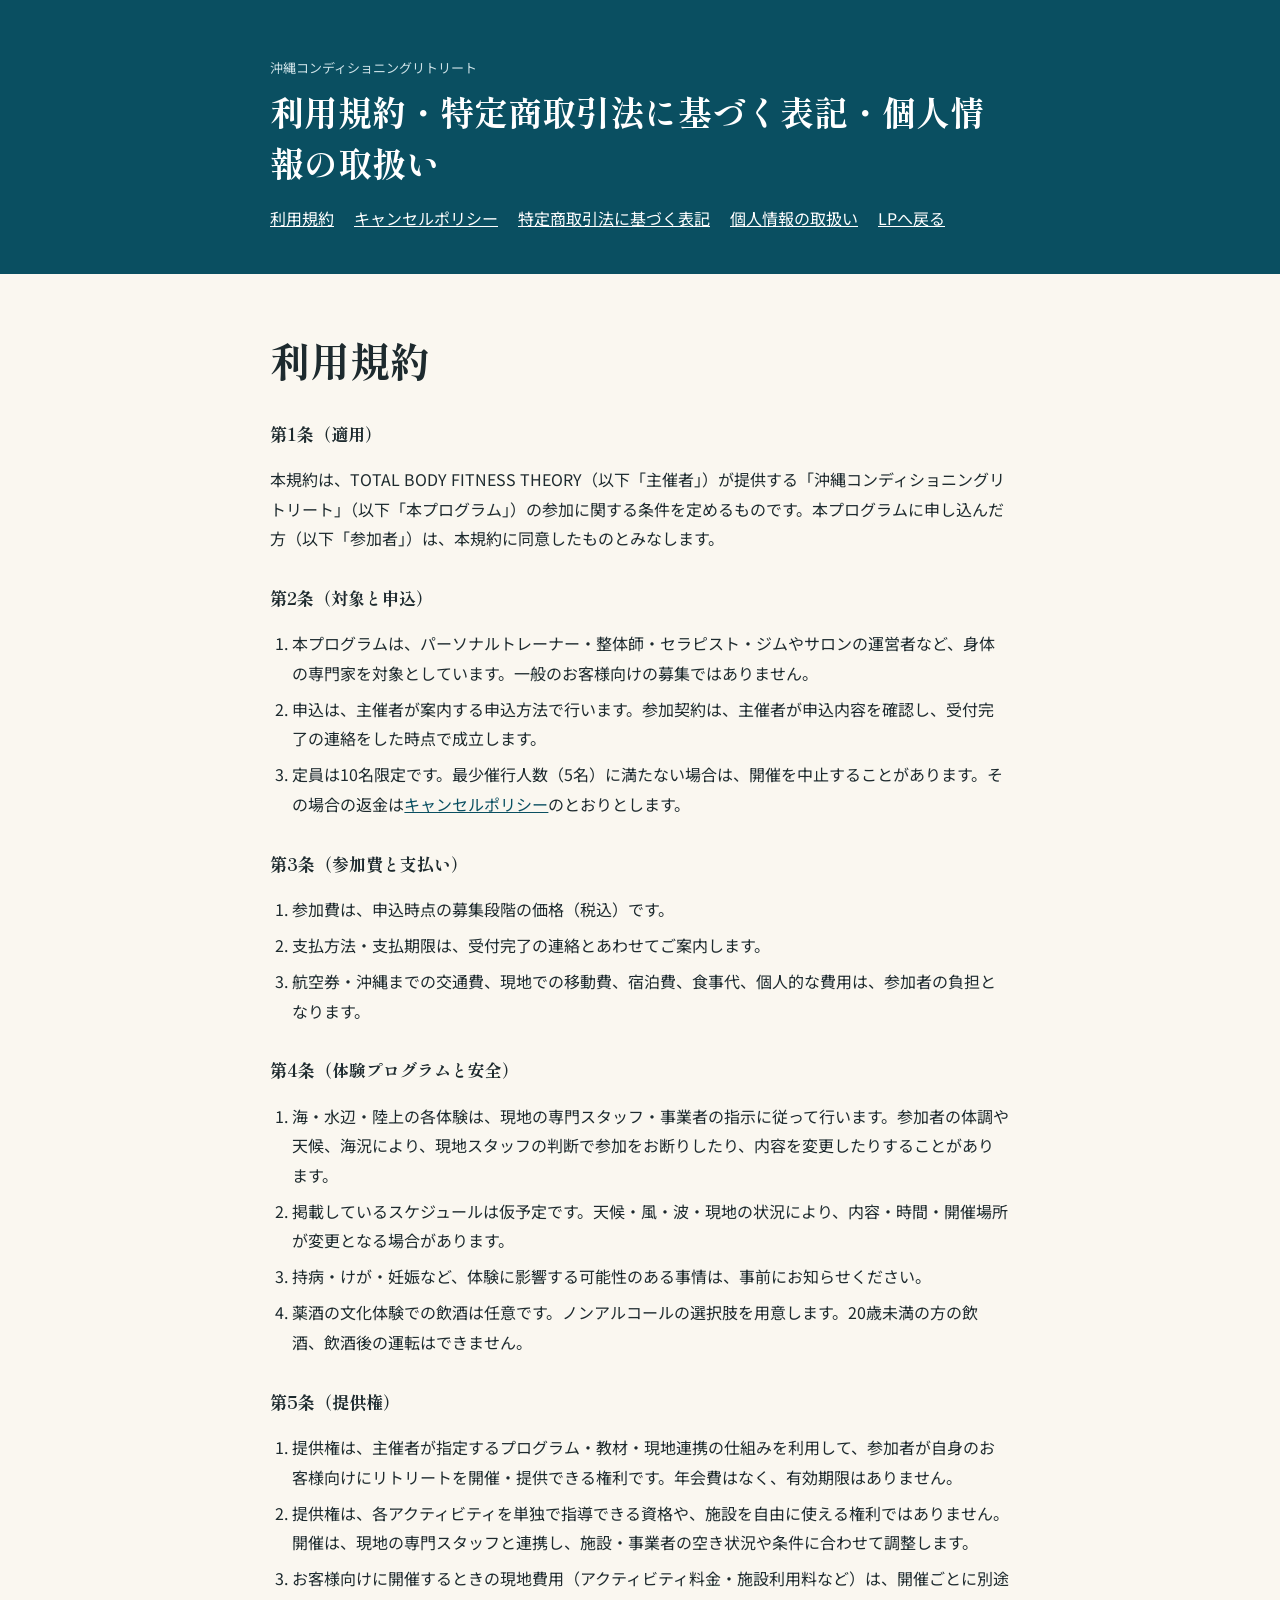
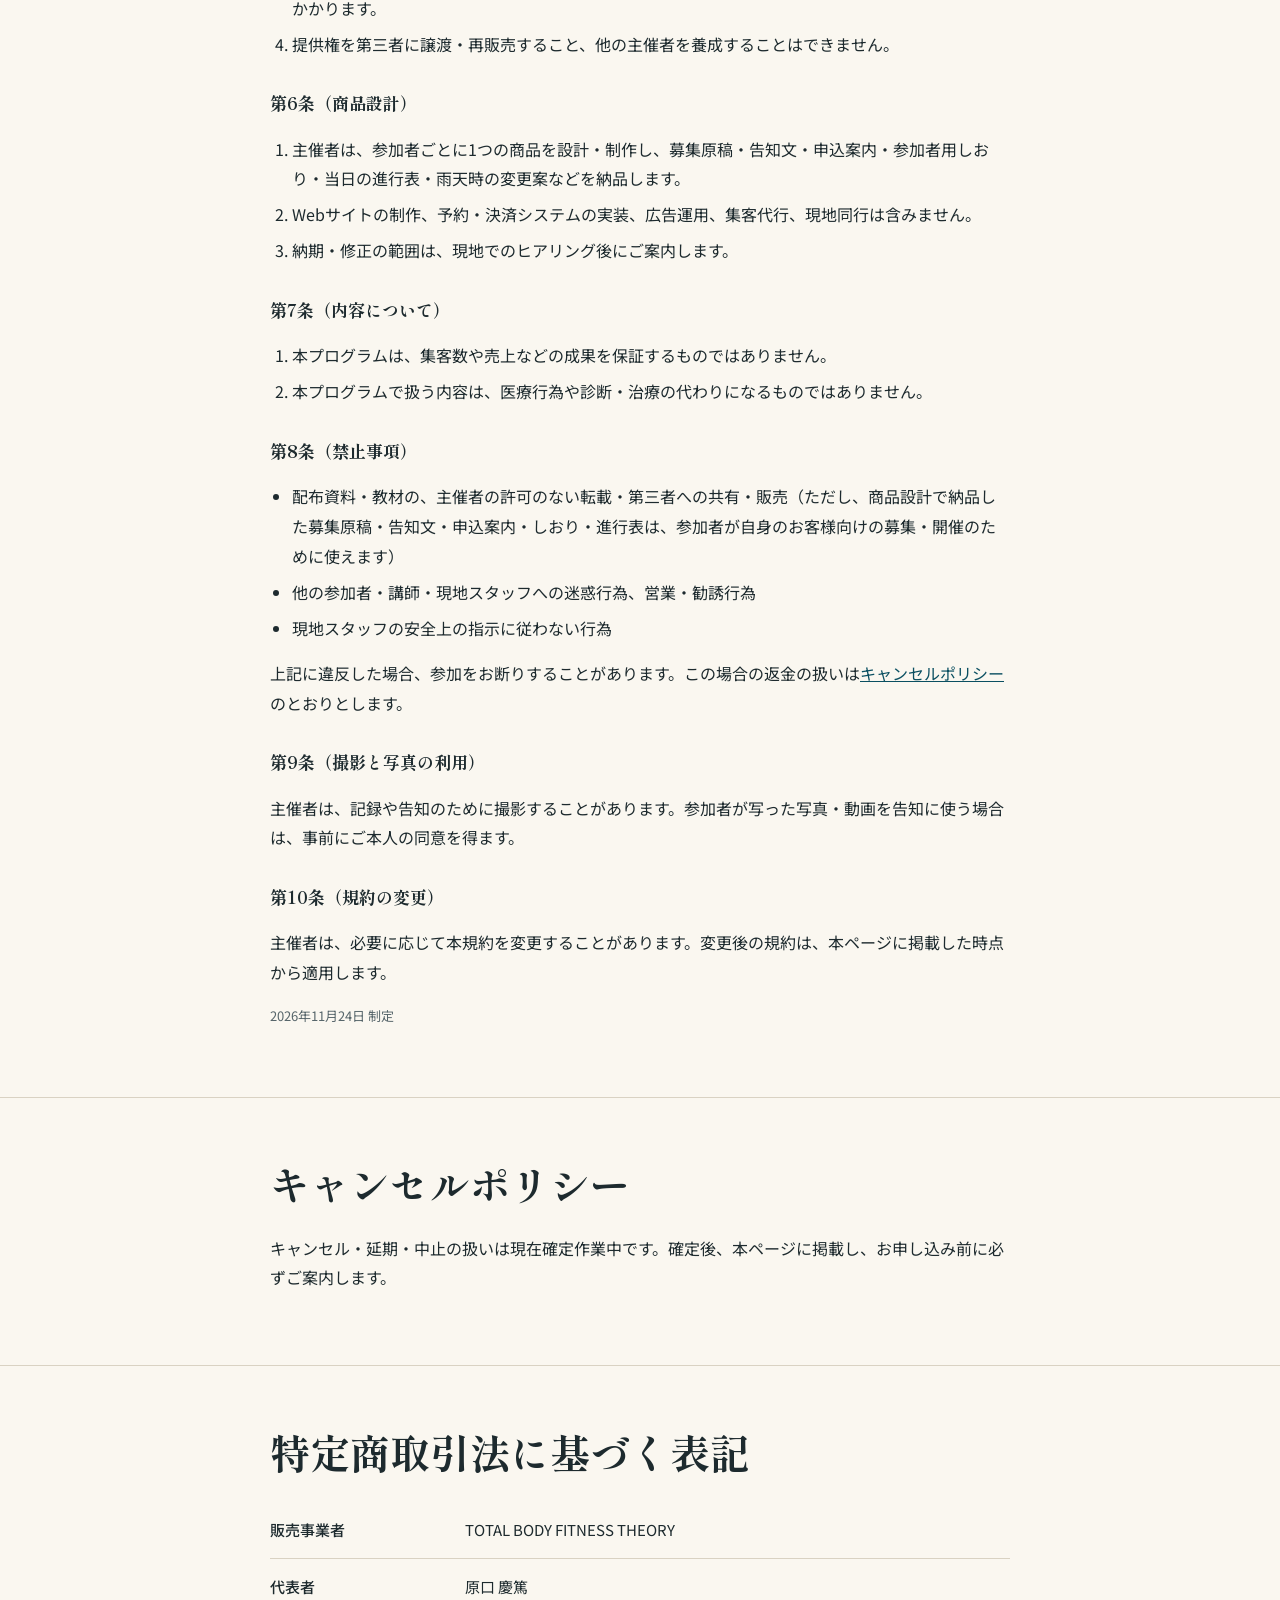
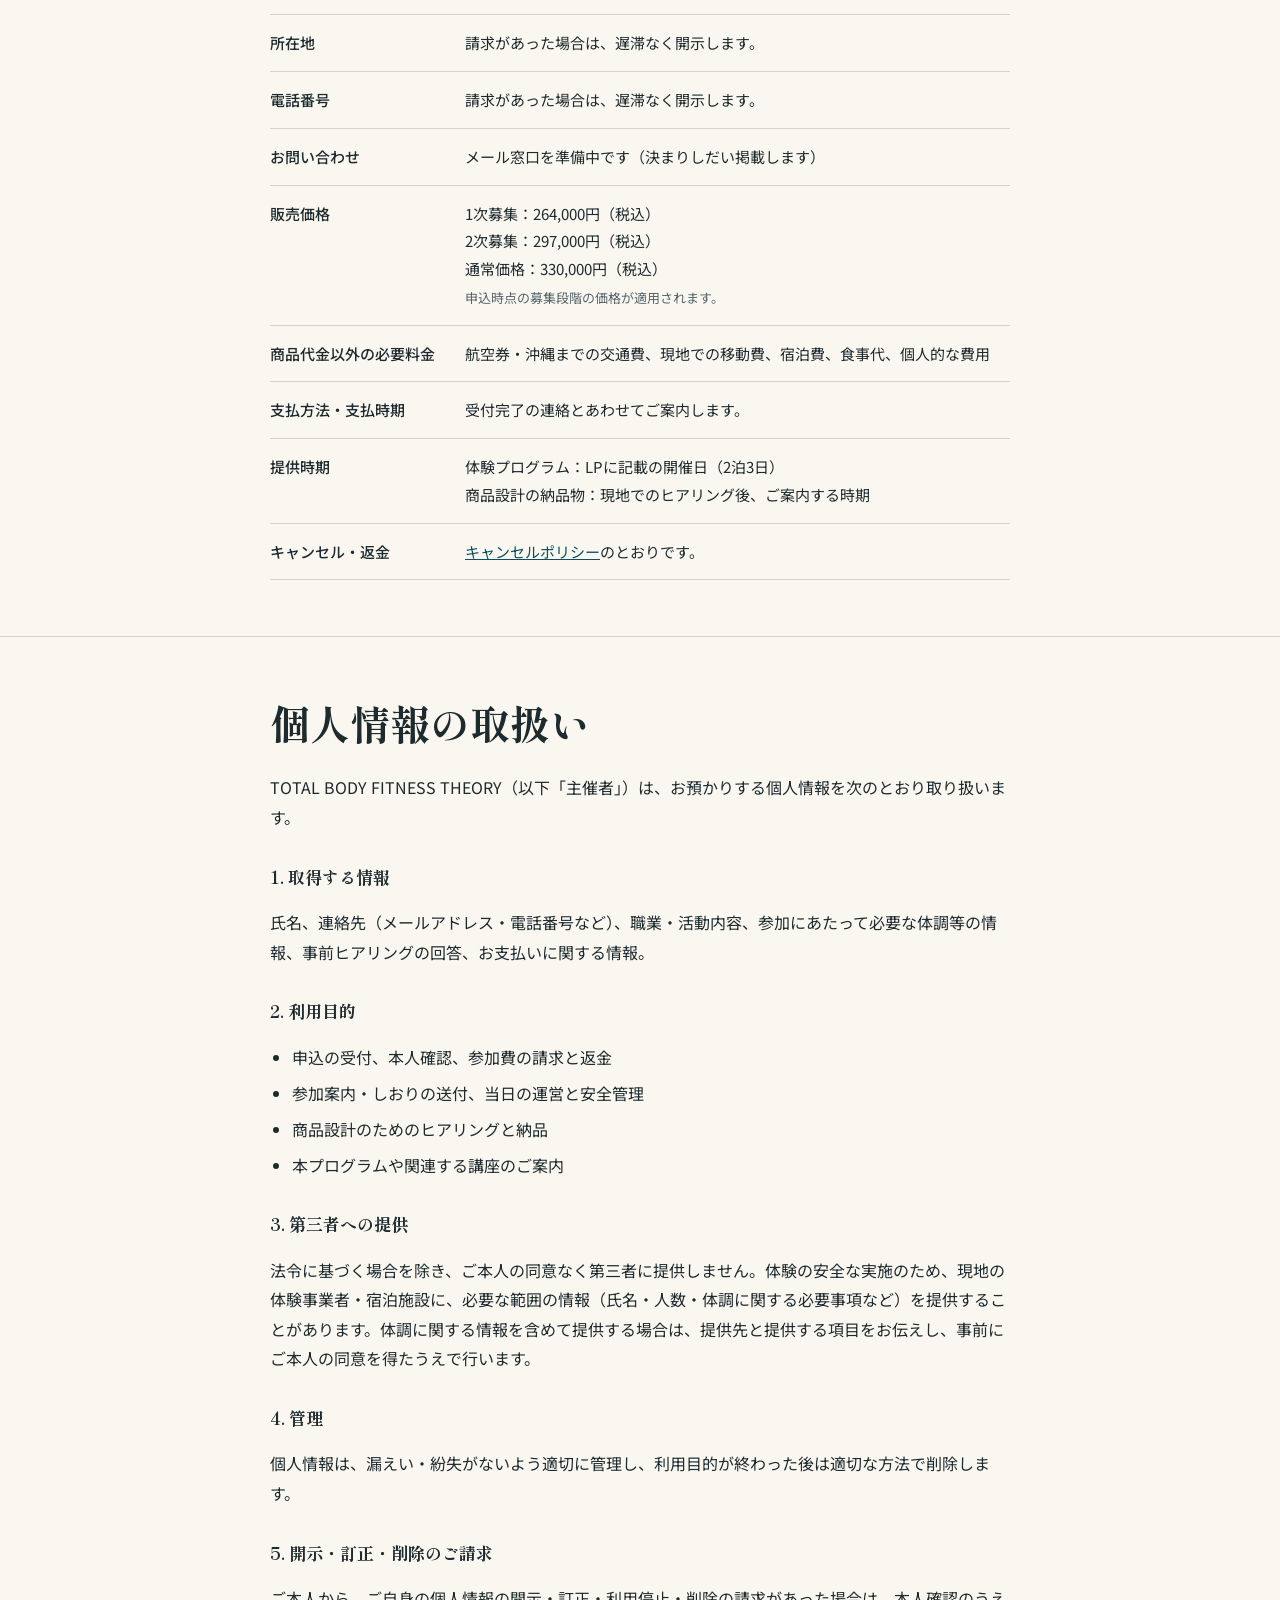
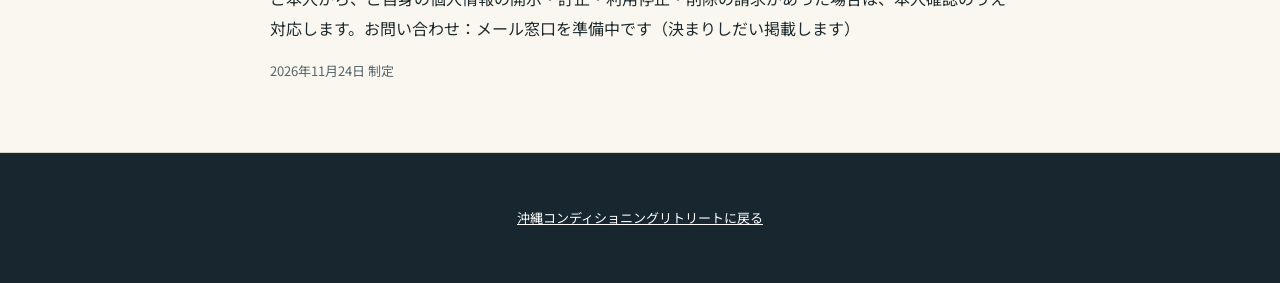
==== legal/index.html @ 6f74fdf9 "開催場所・定員・1次募集期間・費用範囲・提供権・主催者情報を反映、利用規約等のページを追加 Co-Authored-By: Claude Opus 5.5 <noreply@anthropic.com" ====
<!doctype html>
<html lang="ja">
<head>
<meta charset="utf-8">
<meta name="viewport" content="width=device-width,initial-scale=1">
<title>利用規約・特定商取引法に基づく表記・個人情報の取扱い｜沖縄コンディショニングリトリート</title>
<meta name="robots" content="noindex">
<link rel="preconnect" href="https://fonts.googleapis.com"><link rel="preconnect" href="https://fonts.gstatic.com" crossorigin>
<link rel="stylesheet" href="https://fonts.googleapis.com/css2?family=Shippori+Mincho:wght@700&family=Noto+Sans+JP:wght@400;500;700&display=swap">
<link rel="stylesheet" href="../assets/style.css">
<style>
body{padding-bottom:0}
.legal-head{background:var(--sea-d);color:#fff;padding:56px 0 40px}
.legal-head h1{font-family:var(--min);font-size:clamp(22px,5vw,34px);margin:0 0 16px;line-height:1.5}
.legal-head nav{display:flex;flex-wrap:wrap;gap:8px 20px}.legal-head a{color:#fff}
.legal section{padding:56px 0;border-bottom:1px solid var(--line);scroll-margin-top:16px}
.legal h2{margin-bottom:20px}.legal h3{font-size:17px;margin:28px 0 6px}
.legal ol,.legal ul{padding-left:1.4em}.legal li+li{margin-top:.4em}
.legal table{width:100%;border-collapse:collapse}
.legal th,.legal td{text-align:left;vertical-align:top;padding:14px 0;border-bottom:1px solid var(--line);font-size:15px}
.legal th{width:13em;font-weight:500;padding-right:16px}
@media(max-width:767px){.legal th,.legal td{display:block;width:auto;padding:4px 0}.legal th{padding-top:14px;font-weight:700}.legal td{padding-bottom:14px}}
</style>
</head>
<body>
<header class="legal-head"><div class="wrap narrow">
  <p class="small" style="color:#cfe3e8;margin:0 0 6px">沖縄コンディショニングリトリート</p>
  <h1>利用規約・特定商取引法に基づく表記・個人情報の取扱い</h1>
  <nav aria-label="ページ内"><a href="#terms">利用規約</a><a href="#cancel">キャンセルポリシー</a><a href="#tokusho">特定商取引法に基づく表記</a><a href="#privacy">個人情報の取扱い</a><a href="../">LPへ戻る</a></nav>
</div></header>
<main class="legal">
<section id="terms"><div class="wrap narrow">
<h2>利用規約</h2>
<h3>第1条（適用）</h3>
<p>本規約は、TOTAL BODY FITNESS THEORY（以下「主催者」）が提供する「沖縄コンディショニングリトリート」（以下「本プログラム」）の参加に関する条件を定めるものです。本プログラムに申し込んだ方（以下「参加者」）は、本規約に同意したものとみなします。</p>
<h3>第2条（対象と申込）</h3>
<ol>
<li>本プログラムは、パーソナルトレーナー・整体師・セラピスト・ジムやサロンの運営者など、身体の専門家を対象としています。一般のお客様向けの募集ではありません。</li>
<li>申込は、主催者が案内する申込方法で行います。参加契約は、主催者が申込内容を確認し、受付完了の連絡をした時点で成立します。</li>
<li>定員は10名限定です。最少催行人数（5名）に満たない場合は、開催を中止することがあります。その場合の返金は<a href="#cancel">キャンセルポリシー</a>のとおりとします。</li>
</ol>
<h3>第3条（参加費と支払い）</h3>
<ol>
<li>参加費は、申込時点の募集段階の価格（税込）です。</li>
<li>支払方法・支払期限は、受付完了の連絡とあわせてご案内します。</li>
<li>航空券・沖縄までの交通費、現地での移動費、宿泊費、食事代、個人的な費用は、参加者の負担となります。</li>
</ol>
<h3>第4条（体験プログラムと安全）</h3>
<ol>
<li>海・水辺・陸上の各体験は、現地の専門スタッフ・事業者の指示に従って行います。参加者の体調や天候、海況により、現地スタッフの判断で参加をお断りしたり、内容を変更したりすることがあります。</li>
<li>掲載しているスケジュールは仮予定です。天候・風・波・現地の状況により、内容・時間・開催場所が変更となる場合があります。</li>
<li>持病・けが・妊娠など、体験に影響する可能性のある事情は、事前にお知らせください。</li>
<li>薬酒の文化体験での飲酒は任意です。ノンアルコールの選択肢を用意します。20歳未満の方の飲酒、飲酒後の運転はできません。</li>
</ol>
<h3>第5条（提供権）</h3>
<ol>
<li>提供権は、主催者が指定するプログラム・教材・現地連携の仕組みを利用して、参加者が自身のお客様向けにリトリートを開催・提供できる権利です。年会費はなく、有効期限はありません。</li>
<li>提供権は、各アクティビティを単独で指導できる資格や、施設を自由に使える権利ではありません。開催は、現地の専門スタッフと連携し、施設・事業者の空き状況や条件に合わせて調整します。</li>
<li>お客様向けに開催するときの現地費用（アクティビティ料金・施設利用料など）は、開催ごとに別途かかります。</li>
<li>提供権を第三者に譲渡・再販売すること、他の主催者を養成することはできません。</li>
</ol>
<h3>第6条（商品設計）</h3>
<ol>
<li>主催者は、参加者ごとに1つの商品を設計・制作し、募集原稿・告知文・申込案内・参加者用しおり・当日の進行表・雨天時の変更案などを納品します。</li>
<li>Webサイトの制作、予約・決済システムの実装、広告運用、集客代行、現地同行は含みません。</li>
<li>納期・修正の範囲は、現地でのヒアリング後にご案内します。</li>
</ol>
<h3>第7条（内容について）</h3>
<ol>
<li>本プログラムは、集客数や売上などの成果を保証するものではありません。</li>
<li>本プログラムで扱う内容は、医療行為や診断・治療の代わりになるものではありません。</li>
</ol>
<h3>第8条（禁止事項）</h3>
<ul>
<li>配布資料・教材の、主催者の許可のない転載・第三者への共有・販売（ただし、商品設計で納品した募集原稿・告知文・申込案内・しおり・進行表は、参加者が自身のお客様向けの募集・開催のために使えます）</li>
<li>他の参加者・講師・現地スタッフへの迷惑行為、営業・勧誘行為</li>
<li>現地スタッフの安全上の指示に従わない行為</li>
</ul>
<p>上記に違反した場合、参加をお断りすることがあります。この場合の返金の扱いは<a href="#cancel">キャンセルポリシー</a>のとおりとします。</p>
<h3>第9条（撮影と写真の利用）</h3>
<p>主催者は、記録や告知のために撮影することがあります。参加者が写った写真・動画を告知に使う場合は、事前にご本人の同意を得ます。</p>
<h3>第10条（規約の変更）</h3>
<p>主催者は、必要に応じて本規約を変更することがあります。変更後の規約は、本ページに掲載した時点から適用します。</p>
<p class="small">2026年11月24日 制定</p>
</div></section>

<section id="cancel"><div class="wrap narrow">
<h2>キャンセルポリシー</h2>
<p>キャンセル・延期・中止の扱いは現在確定作業中です。確定後、本ページに掲載し、お申し込み前に必ずご案内します。</p>
</div></section>

<section id="tokusho"><div class="wrap narrow">
<h2>特定商取引法に基づく表記</h2>
<table>
<tr><th>販売事業者</th><td>TOTAL BODY FITNESS THEORY</td></tr>
<tr><th>代表者</th><td>原口 慶篤</td></tr>
<tr><th>所在地</th><td>請求があった場合は、遅滞なく開示します。</td></tr>
<tr><th>電話番号</th><td>請求があった場合は、遅滞なく開示します。</td></tr>
<tr><th>お問い合わせ</th><td>メール窓口を準備中です（決まりしだい掲載します）</td></tr>
<tr><th>販売価格</th><td>1次募集：264,000円（税込）<br>2次募集：297,000円（税込）<br>通常価格：330,000円（税込）<br><span class="small">申込時点の募集段階の価格が適用されます。</span></td></tr>
<tr><th>商品代金以外の必要料金</th><td>航空券・沖縄までの交通費、現地での移動費、宿泊費、食事代、個人的な費用</td></tr>
<tr><th>支払方法・支払時期</th><td>受付完了の連絡とあわせてご案内します。</td></tr>
<tr><th>提供時期</th><td>体験プログラム：LPに記載の開催日（2泊3日）<br>商品設計の納品物：現地でのヒアリング後、ご案内する時期</td></tr>
<tr><th>キャンセル・返金</th><td><a href="#cancel">キャンセルポリシー</a>のとおりです。</td></tr>
</table>
</div></section>

<section id="privacy"><div class="wrap narrow">
<h2>個人情報の取扱い</h2>
<p>TOTAL BODY FITNESS THEORY（以下「主催者」）は、お預かりする個人情報を次のとおり取り扱います。</p>
<h3>1. 取得する情報</h3>
<p>氏名、連絡先（メールアドレス・電話番号など）、職業・活動内容、参加にあたって必要な体調等の情報、事前ヒアリングの回答、お支払いに関する情報。</p>
<h3>2. 利用目的</h3>
<ul>
<li>申込の受付、本人確認、参加費の請求と返金</li>
<li>参加案内・しおりの送付、当日の運営と安全管理</li>
<li>商品設計のためのヒアリングと納品</li>
<li>本プログラムや関連する講座のご案内</li>
</ul>
<h3>3. 第三者への提供</h3>
<p>法令に基づく場合を除き、ご本人の同意なく第三者に提供しません。体験の安全な実施のため、現地の体験事業者・宿泊施設に、必要な範囲の情報（氏名・人数・体調に関する必要事項など）を提供することがあります。体調に関する情報を含めて提供する場合は、提供先と提供する項目をお伝えし、事前にご本人の同意を得たうえで行います。</p>
<h3>4. 管理</h3>
<p>個人情報は、漏えい・紛失がないよう適切に管理し、利用目的が終わった後は適切な方法で削除します。</p>
<h3>5. 開示・訂正・削除のご請求</h3>
<p>ご本人から、ご自身の個人情報の開示・訂正・利用停止・削除の請求があった場合は、本人確認のうえ対応します。お問い合わせ：メール窓口を準備中です（決まりしだい掲載します）</p>
<p class="small">2026年11月24日 制定</p>
</div></section>
</main>
<footer class="site-foot"><p><a href="../">沖縄コンディショニングリトリートに戻る</a></p></footer>
</body>
</html>
---- assets/style.css ----
:root{
  --sea:#0f6f86; --sea-d:#0a4f61; --sea-l:#d8eef2; --forest:#24493a; --forest-l:#e3ece6;
  --sand:#faf7f0; --kinari:#f2ebdd; --gold:#b39558; --ink:#1d2a2e; --mute:#56656a; --line:#d9d2c3;
  --night:#17262f;
  --min:"Shippori Mincho","Hiragino Mincho ProN","Yu Mincho",serif;
  --sans:"Noto Sans JP","Hiragino Kaku Gothic ProN","Yu Gothic",sans-serif;
  --gut:16px;
}
*{box-sizing:border-box}
html{scroll-behavior:smooth;-webkit-text-size-adjust:100%}
body{margin:0;background:var(--sand);color:var(--ink);font-family:var(--sans);font-size:16px;line-height:1.85;overflow-x:hidden;padding-bottom:84px}
img{max-width:100%;display:block}
a{color:var(--sea-d)}
:focus-visible{outline:3px solid var(--gold);outline-offset:3px}
.skip{position:absolute;left:-9999px}.skip:focus{left:8px;top:8px;z-index:99;background:#fff;padding:8px 12px}
.sp{display:inline}.pc{display:none}
@media(min-width:768px){.sp{display:none}.pc{display:inline}body{padding-bottom:0}:root{--gut:40px}}
.wrap{max-width:1120px;margin:0 auto;padding:0 var(--gut)}.narrow{max-width:820px}
.tbd{display:inline-block;background:#fff4d6;color:#6b5314;border:1px dashed #c9a74e;border-radius:4px;padding:0 6px;font-size:.88em}
.draft-bar{background:#fff4d6;color:#5a4510;font-size:13px;padding:8px var(--gut);text-align:center;border-bottom:1px solid #e3cf95}
.small{font-size:13px;color:var(--mute)}
.note{font-size:13px;color:var(--mute);margin-top:28px}

/* header */
.site-head{position:absolute;z-index:5;left:0;right:0;display:flex;justify-content:space-between;align-items:center;padding:14px var(--gut);color:#fff}
.logo{margin:0;font-family:var(--min);font-size:14px;letter-spacing:.06em;text-shadow:0 1px 8px rgba(0,0,0,.35)}
.site-head nav{display:none}
@media(min-width:768px){.site-head nav{display:flex;gap:24px}.site-head nav a{color:#fff;text-decoration:none;font-size:14px;text-shadow:0 1px 8px rgba(0,0,0,.35)}}

/* photo */
.ph{position:relative;margin:0;overflow:hidden;border-radius:6px;background:var(--sea-l)}
.ph img{width:100%;height:100%;object-fit:cover;transition:transform .6s ease}
@media(hover:hover){.ph:hover img{transform:scale(1.03)}}
.ph-empty{display:grid;place-items:center;background:linear-gradient(160deg,#cfe7ec,#e9f2ee 60%,#f2ebdd);color:var(--sea-d)}
.act-night .ph-empty{background:linear-gradient(160deg,#2a3d48,#1c2b33);color:#c9d6da}
.ph-note{font-size:12px;text-align:center;line-height:1.6;opacity:.8}
.img-tag{position:absolute;right:8px;bottom:8px;font-size:11px;background:rgba(255,255,255,.85);color:var(--ink);padding:1px 8px;border-radius:999px}

/* hero */
.hero{position:relative;min-height:100svh;display:flex;align-items:flex-end;color:#fff;overflow:hidden;background:var(--sea-d)}
.hero-media,.hero-media .ph,.hero-video{position:absolute;inset:0;width:100%;height:100%;border-radius:0}
.hero-media .ph{aspect-ratio:auto!important}
.hero-media .ph-empty{background:linear-gradient(180deg,#7cc4d2 0%,#2d93a8 45%,#0f6f86 75%,#0a4f61 100%);color:#fff}
.hero-media .ph-note{position:absolute;top:14%;left:0;right:0}
.hero-media img,.hero-media .ph-empty{animation:zoom 22s ease-out both}
@keyframes zoom{from{transform:scale(1.08)}to{transform:scale(1)}}
.hero-video{object-fit:cover}
.hero::after{content:"";position:absolute;inset:0;background:linear-gradient(180deg,rgba(6,30,38,.1) 30%,rgba(6,30,38,.62) 100%);pointer-events:none}
.hero-media .img-tag{z-index:3;top:auto;bottom:12px;right:12px}
.video-toggle{position:absolute;z-index:4;right:var(--gut);top:56px;background:rgba(0,0,0,.4);color:#fff;border:1px solid rgba(255,255,255,.6);border-radius:999px;padding:4px 12px;font-size:12px}
.hero-body{position:relative;z-index:2;padding:72px var(--gut) 44px;max-width:1120px;margin:0 auto;width:100%}
.hero-for{font-size:13px;letter-spacing:.08em;margin:0 0 12px}
.hero-title{font-family:var(--min);font-weight:700;font-size:clamp(30px,8.4vw,64px);line-height:1.45;margin:0 0 16px;letter-spacing:.03em;text-shadow:0 2px 18px rgba(0,0,0,.25);animation:fade .8s ease-out both}
.hero-lead{font-size:15px;margin:0 0 16px;animation:fade .8s .15s ease-out both}
@media(min-width:768px){.hero-lead{font-size:18px}}
@keyframes fade{from{opacity:0;transform:translateY(16px)}to{opacity:1;transform:none}}
.hero-tags{display:flex;flex-wrap:wrap;gap:6px;list-style:none;padding:0;margin:0 0 18px}
.hero-tags li{border:1px solid rgba(255,255,255,.7);border-radius:999px;padding:0 12px;font-size:13px}
.hero-price{margin:0 0 16px}
.hp-stage{margin:0;font-size:14px;color:#f3e3b8}
.hp-yen{margin:0;font-size:15px;white-space:nowrap}.hp-yen b{font-size:clamp(34px,9vw,52px);font-weight:700;letter-spacing:.01em}.hp-yen span{font-size:13px}
.hp-off{margin:0;font-size:13px}
.countdown{font-size:13px;margin:12px 0 0}.countdown [data-left]{display:block;font-weight:700}

/* buttons */
.cta-row{display:flex;flex-direction:column;gap:10px;align-items:stretch;max-width:420px}
.btn{display:flex;flex-direction:column;align-items:center;justify-content:center;min-height:56px;padding:10px 24px;border-radius:999px;font-weight:700;text-decoration:none;text-align:center;transition:transform .2s,background-color .2s,box-shadow .2s}
.btn small{font-size:12px;font-weight:500}
.btn-main{background:#7a5e2a;color:#fff}
.btn-main:hover{background:#654c20;transform:translateY(-2px);box-shadow:0 6px 18px rgba(0,0,0,.15)}
.btn-sub{background:#fff;color:var(--sea-d);border:1px solid var(--sea)}
.btn-sub:hover{transform:translateY(-2px)}
.btn-off{background:#e4e0d6;color:#5d5a52;cursor:not-allowed;border:none}
.btn-off:hover{transform:none;box-shadow:none}

/* sections */
.sec{padding:80px 0}
@media(min-width:768px){.sec{padding:120px 0}}
.eyebrow{font-size:12px;letter-spacing:.24em;color:var(--gold);margin:0 0 8px}
h2{font-family:var(--min);font-size:clamp(24px,6.4vw,40px);line-height:1.5;margin:0 0 20px;font-weight:700}
h2 small{font-size:.55em;margin-left:.4em;color:var(--mute)}
h3{font-family:var(--min);font-weight:700}
.sec-lead{color:var(--mute);margin:0 0 40px}

.three{list-style:none;padding:0;margin:0;display:grid;gap:40px}
@media(min-width:768px){.three{grid-template-columns:repeat(3,1fr);gap:32px}.three li:nth-child(2){margin-top:48px}}
.three .ph{aspect-ratio:4/3}
.num{font-family:var(--min);color:var(--gold);margin:16px 0 0;font-size:20px}
.three h3{margin:0 0 6px;font-size:22px}
.three p{margin:0}

.for{background:var(--kinari)}
.checks{list-style:none;padding:0;margin:0;display:grid;gap:12px}
.checks li{background:#fff;padding:18px 20px 18px 52px;border-radius:6px;position:relative}
.checks li::before{content:"";position:absolute;left:20px;top:26px;width:16px;height:9px;border-left:2px solid var(--sea);border-bottom:2px solid var(--sea);transform:rotate(-45deg)}

/* program */
.act{margin-top:72px}
.act-head{margin-bottom:24px}
.act-en{font-size:12px;letter-spacing:.2em;color:var(--sea);margin:0}
.act-head h3{font-size:30px;margin:0}.act-head p{margin:0;color:var(--mute)}
.act-grid{list-style:none;padding:0;margin:0;display:grid;gap:28px}
.act-item h4{font-family:var(--min);font-size:20px;margin:12px 0 4px}.act-item p{margin:0;font-size:15px;color:var(--mute)}
.act-item .ph{aspect-ratio:4/3}
@media(min-width:768px){
  .act-grid{grid-template-columns:repeat(6,1fr);gap:32px}
  .act-grid.n4 li:nth-child(1){grid-column:span 4;grid-row:span 2}.act-grid.n4 li:nth-child(1) .ph{aspect-ratio:4/5}
  .act-grid.n4 li:nth-child(2),.act-grid.n4 li:nth-child(3){grid-column:span 2}
  .act-grid.n4 li:nth-child(4){grid-column:2/span 4}.act-grid.n4 li:nth-child(4) .ph{aspect-ratio:16/9}
  .act-grid.n2 li:nth-child(1){grid-column:span 4}.act-grid.n2 li:nth-child(2){grid-column:span 2;margin-top:80px}
  .act-forest .act-grid.n2 li:nth-child(1) .ph{aspect-ratio:16/10}
}
.act-forest{background:var(--forest-l);margin-left:calc(var(--gut)*-1);margin-right:calc(var(--gut)*-1);padding:48px var(--gut);border-radius:8px}
.act-forest .act-en{color:var(--forest)}
.act-night{background:var(--night);color:#e7eef0;margin-left:calc(var(--gut)*-1);margin-right:calc(var(--gut)*-1);padding:48px var(--gut);border-radius:8px}
.act-night .act-head p,.act-night .act-item p{color:#b9c8cd}.act-night .act-en{color:var(--gold)}

/* conditioning */
.cond{background:#fff}
.cond-grid{display:grid;gap:40px}
.cond-img .ph{aspect-ratio:4/5}
@media(min-width:900px){.cond-grid{grid-template-columns:5fr 6fr;gap:64px;align-items:start}}
.flow-line{list-style:none;margin:0 0 32px;padding:0 0 0 28px;position:relative;counter-reset:f}
.flow-line::before{content:"";position:absolute;left:8px;top:8px;bottom:8px;width:2px;background:var(--sea);transform-origin:top;transform:scaleY(var(--draw,1));transition:transform 1.2s ease}
.flow-line li{position:relative;padding:8px 0 16px}
.flow-line li::before{content:"";position:absolute;left:-26px;top:16px;width:14px;height:14px;border-radius:50%;background:#fff;border:2px solid var(--sea)}
.flow-line b{display:block;font-family:var(--min);font-size:19px}.flow-line span{color:var(--mute);font-size:15px}
.pro-box{background:var(--sea-l);padding:24px;border-radius:6px}.pro-box h3{margin:0 0 8px;font-size:19px}.pro-box ul{margin:0;padding-left:1.2em}

/* schedule */
.days{display:grid;gap:32px}
.day-nav{display:none}
.day .ph{aspect-ratio:16/10;margin-bottom:16px}
.day-no{font-size:13px;letter-spacing:.2em;color:var(--gold);margin:0}.day h3{font-size:24px;margin:0 0 8px}
.day ul{margin:0;padding-left:1.2em}
@media(min-width:900px){
  .days{grid-template-columns:240px 1fr;gap:56px}
  .day-nav{display:block}.day-nav ol{position:sticky;top:40px;list-style:none;padding:0;margin:0}
  .day-nav a{display:block;padding:14px 0 14px 16px;border-left:2px solid var(--line);text-decoration:none;color:var(--mute);font-family:var(--min);font-size:20px;transition:color .3s,border-color .3s}
  .day-nav a span{display:block;font-family:var(--sans);font-size:13px}
  .day-nav a.is-on{color:var(--sea-d);border-color:var(--sea)}
  .day-list{display:grid;gap:72px}
}

/* path */
.path{background:var(--kinari)}
.steps{list-style:none;padding:0;margin:0 0 40px;display:grid;gap:12px;position:relative}
.steps li{background:#fff;border-radius:6px;padding:16px 20px;font-weight:700;display:flex;gap:14px;align-items:center;opacity:var(--o,1);transform:translateY(var(--y,0));transition:opacity .5s,transform .5s}
.step-n{font-family:var(--min);color:var(--gold);font-size:18px}
@media(min-width:900px){.steps{grid-template-columns:repeat(6,1fr);gap:0}.steps li{flex-direction:column;text-align:center;border-radius:0;padding:24px 10px;font-size:14px;border-right:1px solid var(--line)}.steps li:first-child{border-radius:6px 0 0 6px}.steps li:last-child{border-radius:0 6px 6px 0;border-right:0;background:var(--sea);color:#fff}.steps li:last-child .step-n{color:#f3e3b8}}
.right-box{background:#fff;border-left:3px solid var(--sea);padding:24px;border-radius:0 6px 6px 0}.right-box h3{margin:0 0 8px}.right-box p{margin:0 0 8px}

/* docs */
.docs{display:grid;gap:24px;grid-template-columns:repeat(2,1fr)}
@media(min-width:768px){.docs{grid-template-columns:repeat(3,1fr);gap:32px}}
.doc-sheet{aspect-ratio:3/4;background:#fff;border:1px solid var(--line);border-radius:4px;padding:18% 14%;display:grid;gap:10%;align-content:start;box-shadow:6px 6px 0 var(--kinari)}
.doc-sheet i{display:block;height:6px;background:var(--sea-l);border-radius:3px}.doc-sheet i:first-child{height:10px;width:60%;background:var(--sea)}.doc-sheet i:last-child{width:70%}
.doc h3{font-size:17px;margin:12px 0 2px}.doc p{margin:0;font-size:13px;color:var(--mute);line-height:1.7}

/* examples */
.examples{background:var(--forest);color:#eef3ef}.examples .sec-lead{color:#cfdcd3}.examples strong{color:#fff}
.ex{list-style:none;padding:0;margin:0;display:grid;gap:16px}
@media(min-width:768px){.ex{grid-template-columns:repeat(3,1fr)}}
.ex li{border:1px solid rgba(255,255,255,.3);border-radius:6px;padding:24px}
.ex-tag{display:inline-block;font-size:12px;border:1px solid var(--gold);color:#f3e3b8;border-radius:999px;padding:0 10px;margin:0}
.ex h3{font-size:19px;margin:10px 0 6px}.ex p{margin:0;font-size:14px}

/* host */
.host-in{display:grid;gap:24px;align-items:center}
@media(min-width:768px){.host-in{grid-template-columns:220px 1fr;gap:48px}}
.host-photo{width:200px;height:200px;border-radius:50%;object-fit:cover;display:grid;place-items:center;overflow:hidden}
.host h2{margin:0}.host-role{color:var(--sea);margin:0 0 8px}

/* price */
.price{background:#fff}
.tiers{list-style:none;padding:0;margin:0 0 40px;display:grid;gap:16px}
@media(min-width:900px){.tiers{grid-template-columns:1.3fr 1fr 1fr;align-items:stretch}}
.tier{border:1px solid var(--line);border-radius:8px;padding:24px;background:var(--sand);position:relative}
.tier.is-cur{border:2px solid var(--sea);background:#fff;box-shadow:0 10px 30px rgba(15,111,134,.12)}
.tier.is-ended{opacity:.6}
.tier-state{position:absolute;top:-12px;left:20px;background:var(--sea);color:#fff;font-size:12px;padding:2px 12px;border-radius:999px}
.tier:not(.is-cur) .tier-state{background:var(--mute)}
.tier-name{margin:0;font-size:18px}.tier-name span{font-size:14px;color:var(--sea)}
.tier-price{margin:4px 0;white-space:nowrap;font-size:15px}.tier-price b{font-size:30px;font-family:var(--sans)}
.tier.is-cur .tier-price b{font-size:clamp(36px,10vw,46px);color:var(--sea-d)}
.tax{font-size:13px}
.tier-meta{margin:0;font-size:14px}.tier-period{margin:6px 0 0;font-size:13px;color:var(--mute)}
.price-info dl{margin:0;display:grid;gap:4px 24px}
.price-info dt{font-weight:700;margin-top:16px}.price-info dd{margin:0;color:var(--mute);font-size:15px}
@media(min-width:768px){.price-info dl{grid-template-columns:240px 1fr}.price-info dt,.price-info dd{padding:16px 0;margin:0;border-bottom:1px solid var(--line)}}

/* faq */
.qa{border-bottom:1px solid var(--line)}
.qa summary{cursor:pointer;padding:20px 32px 20px 0;font-weight:700;position:relative;list-style:none}
.qa summary::-webkit-details-marker{display:none}
.qa summary::after{content:"+";position:absolute;right:4px;top:16px;font-size:22px;color:var(--sea)}
.qa[open] summary::after{content:"−"}
.qa p{margin:0 0 20px;color:var(--mute)}

/* final */
.final{position:relative;color:#fff;min-height:80svh;display:flex;align-items:center;overflow:hidden;background:var(--sea-d)}
.final-img{position:absolute;inset:0;border-radius:0;aspect-ratio:auto!important}
.final-img.ph-empty{background:linear-gradient(200deg,#2d93a8,#0a4f61)}
.final-img .ph-note{opacity:.5}
.final::after{content:"";position:absolute;inset:0;background:rgba(6,30,38,.45)}
.final-body{position:relative;z-index:2;padding:80px var(--gut);max-width:1120px;margin:0 auto;width:100%}
.final h2{font-size:clamp(28px,7.4vw,52px)}

.site-foot{background:var(--night);color:#b9c8cd;padding:40px var(--gut) 40px;font-size:13px;text-align:center}
.site-foot a{color:#fff}

/* fixed CTA (mobile) */
.dock{position:fixed;left:0;right:0;bottom:0;z-index:20;padding:10px var(--gut) calc(10px + env(safe-area-inset-bottom));background:rgba(250,247,240,.95);border-top:1px solid var(--line);transform:translateY(110%);transition:transform .3s}
.dock.is-on{transform:none}
.dock .btn{min-height:52px;max-width:420px;margin:0 auto}
@media(min-width:768px){.dock{display:none}}

/* reveal: JSが動く時だけ隠す */
.js .reveal{animation:rv 0s 3s forwards;opacity:0;transform:translateY(24px);transition:opacity .7s ease,transform .7s ease;transition-delay:calc(var(--d,0)*100ms)}
.js .reveal.is-in{opacity:1;transform:none}
.parallax img{will-change:transform}

@media (prefers-reduced-motion:reduce){
  *,*::before,*::after{animation:none!important;transition:none!important;scroll-behavior:auto!important}
  .js .reveal{opacity:1;transform:none}
  .hero-video{display:none}
}

@keyframes rv{to{opacity:1;transform:none}}
.js .reveal.is-in{animation:none}

.hero-video{z-index:1}
.hero::after{z-index:1;background:linear-gradient(180deg,rgba(6,30,38,.25) 0%,rgba(6,30,38,.35) 40%,rgba(6,30,38,.72) 100%)}

.ph video{width:100%;height:100%;object-fit:cover;display:block;transition:transform .6s ease}
@media(hover:hover){.ph:hover video{transform:scale(1.03)}}
.final-img video{position:absolute;inset:0}
.three .ph-video,.act-item .ph-video{aspect-ratio:4/3!important}
@media(min-width:768px){.act-grid.n2 li:nth-child(1) .ph-video{aspect-ratio:16/10!important}}
.vbtn{position:absolute;left:8px;bottom:8px;z-index:2;background:rgba(0,0,0,.5);color:#fff;border:1px solid rgba(255,255,255,.7);border-radius:999px;padding:2px 10px;font-size:11px;cursor:pointer}
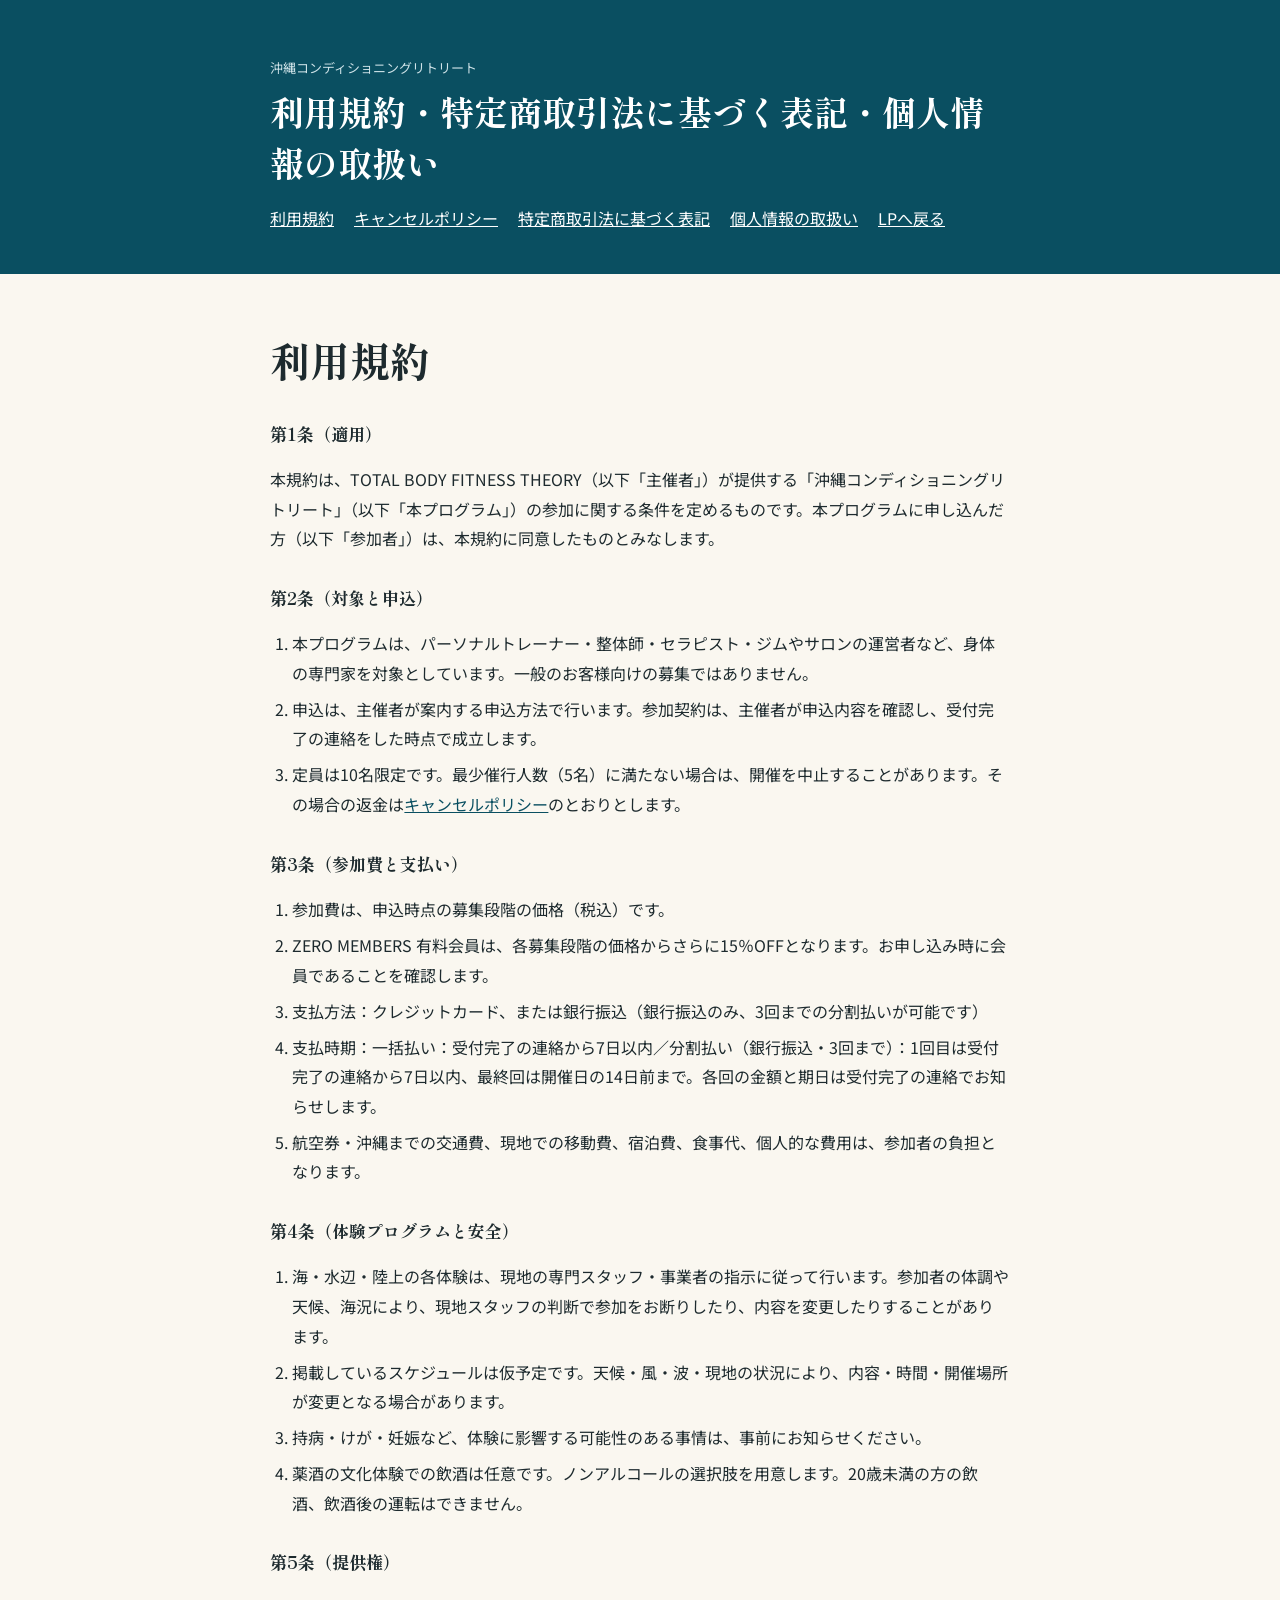
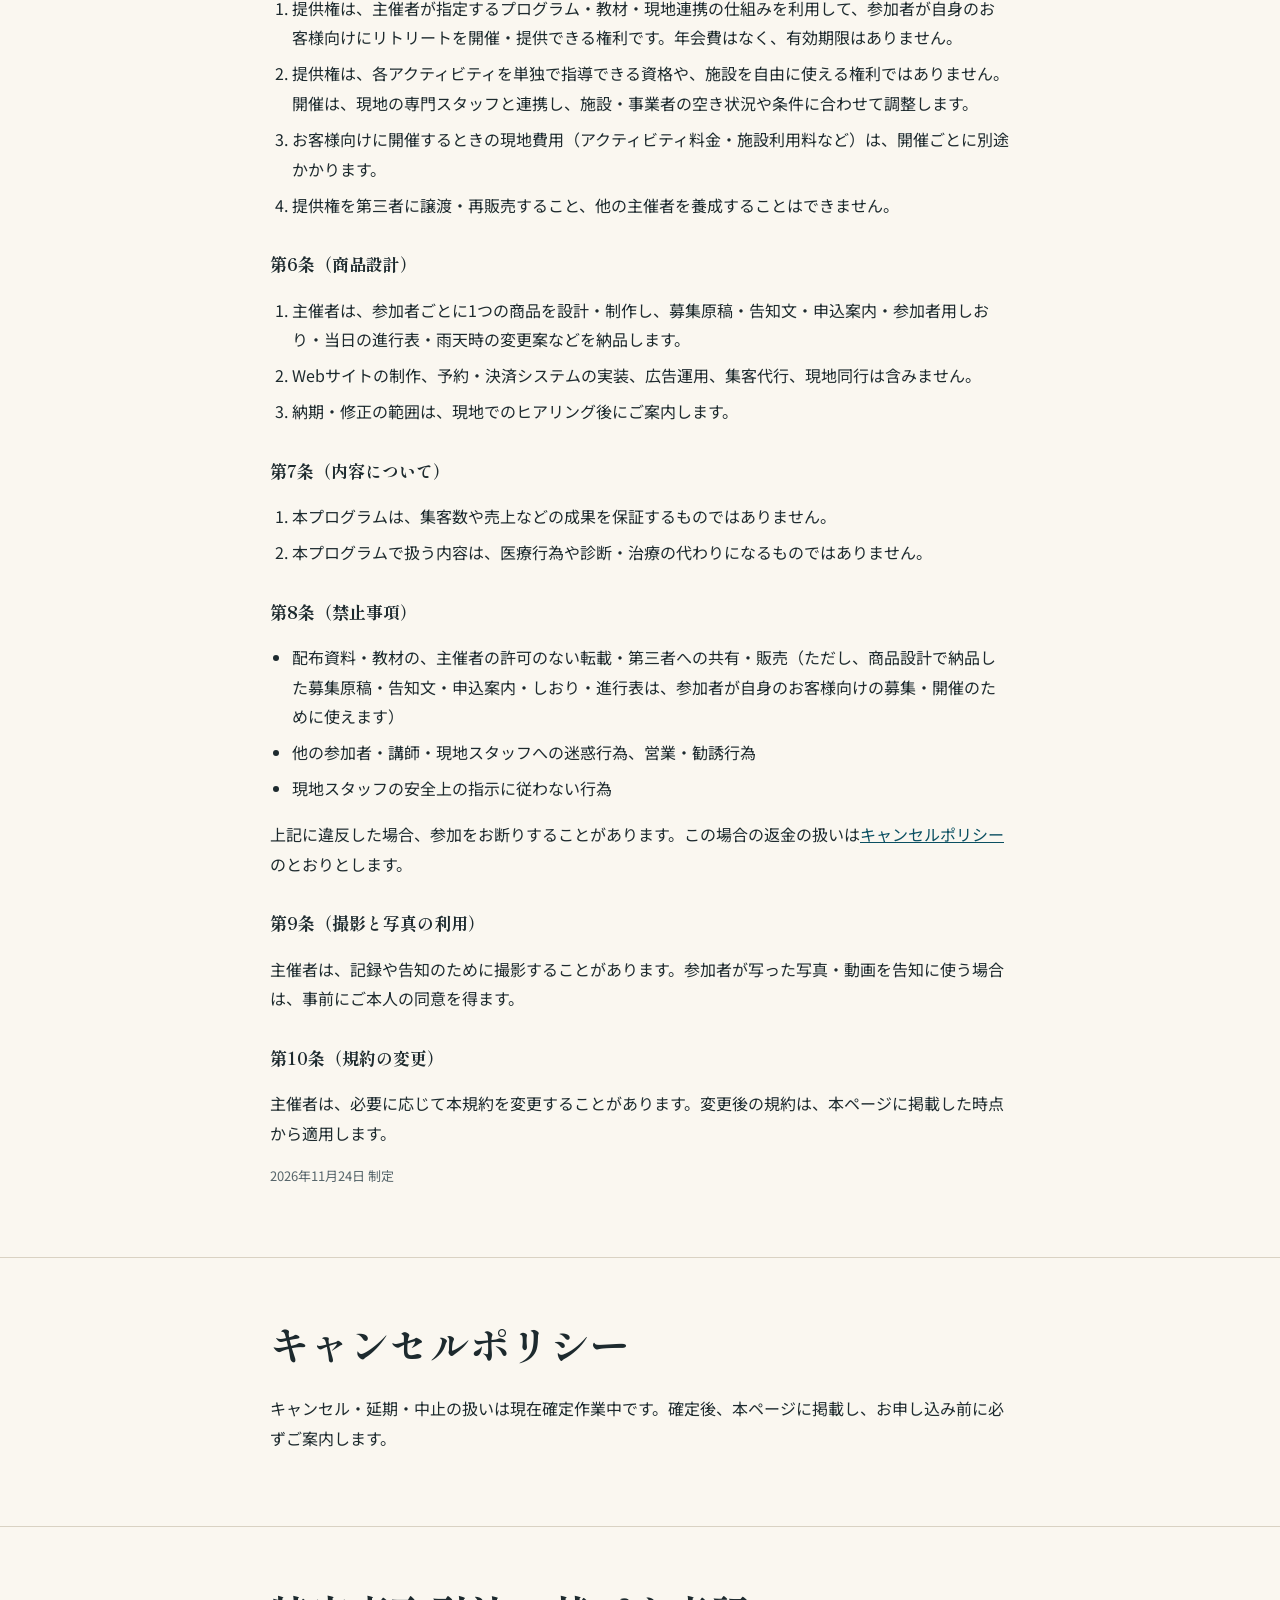
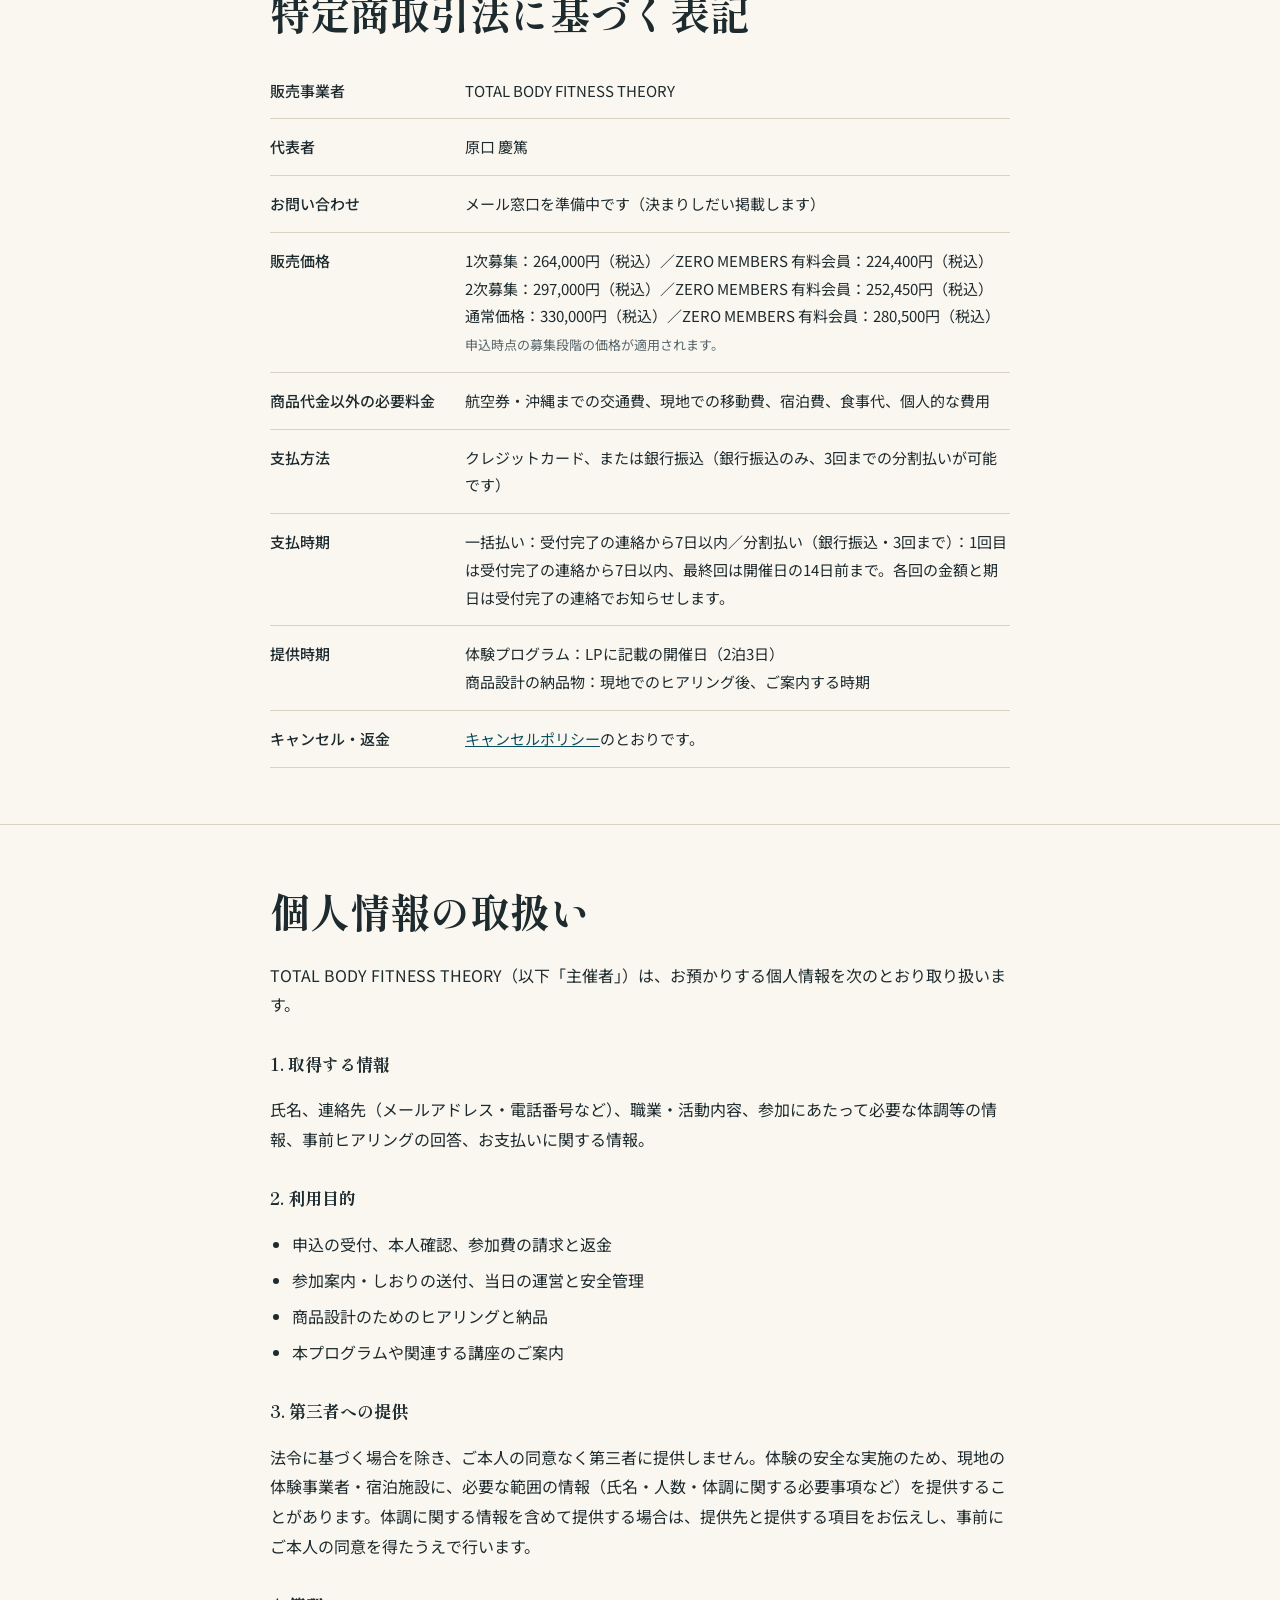
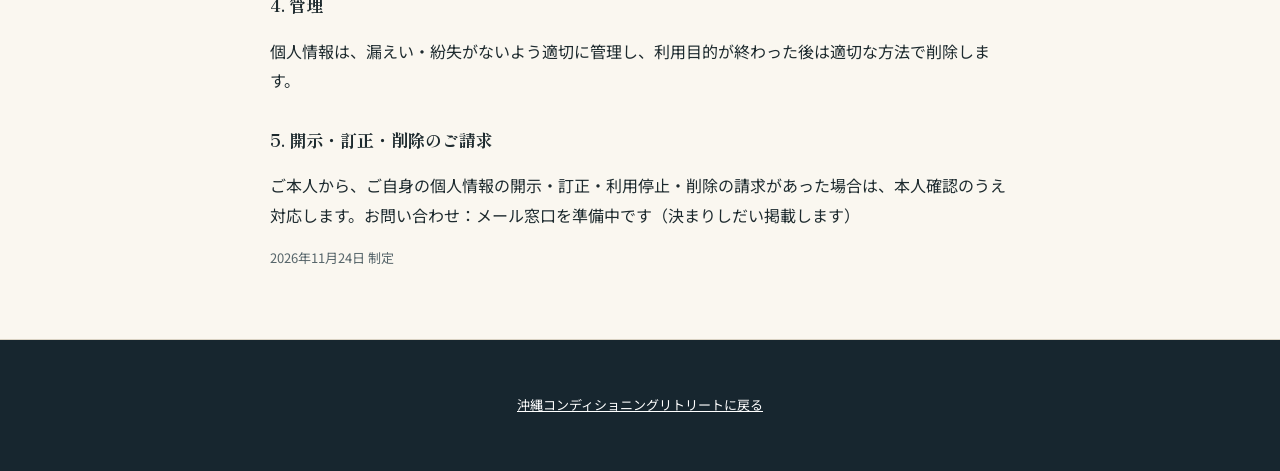
==== commit e6a30729: "支払い方法・支払時期、ZERO MEMBERS会員価格（15%OFF）を追加、開示請求の行を削除 Co-Authored-By: Claude Opus 5.5 <noreply@anthropic." ====
--- a/legal/index.html
+++ b/legal/index.html
@@ -42,7 +42,9 @@
 <h3>第3条（参加費と支払い）</h3>
 <ol>
 <li>参加費は、申込時点の募集段階の価格（税込）です。</li>
-<li>支払方法・支払期限は、受付完了の連絡とあわせてご案内します。</li>
+<li>ZERO MEMBERS 有料会員は、各募集段階の価格からさらに15％OFFとなります。お申し込み時に会員であることを確認します。</li>
+<li>支払方法：クレジットカード、または銀行振込（銀行振込のみ、3回までの分割払いが可能です）</li>
+<li>支払時期：一括払い：受付完了の連絡から7日以内／分割払い（銀行振込・3回まで）：1回目は受付完了の連絡から7日以内、最終回は開催日の14日前まで。各回の金額と期日は受付完了の連絡でお知らせします。</li>
 <li>航空券・沖縄までの交通費、現地での移動費、宿泊費、食事代、個人的な費用は、参加者の負担となります。</li>
 </ol>
 <h3>第4条（体験プログラムと安全）</h3>
@@ -94,12 +96,11 @@
 <table>
 <tr><th>販売事業者</th><td>TOTAL BODY FITNESS THEORY</td></tr>
 <tr><th>代表者</th><td>原口 慶篤</td></tr>
-<tr><th>所在地</th><td>請求があった場合は、遅滞なく開示します。</td></tr>
-<tr><th>電話番号</th><td>請求があった場合は、遅滞なく開示します。</td></tr>
 <tr><th>お問い合わせ</th><td>メール窓口を準備中です（決まりしだい掲載します）</td></tr>
-<tr><th>販売価格</th><td>1次募集：264,000円（税込）<br>2次募集：297,000円（税込）<br>通常価格：330,000円（税込）<br><span class="small">申込時点の募集段階の価格が適用されます。</span></td></tr>
+<tr><th>販売価格</th><td>1次募集：264,000円（税込）／ZERO MEMBERS 有料会員：224,400円（税込）<br>2次募集：297,000円（税込）／ZERO MEMBERS 有料会員：252,450円（税込）<br>通常価格：330,000円（税込）／ZERO MEMBERS 有料会員：280,500円（税込）<br><span class="small">申込時点の募集段階の価格が適用されます。</span></td></tr>
 <tr><th>商品代金以外の必要料金</th><td>航空券・沖縄までの交通費、現地での移動費、宿泊費、食事代、個人的な費用</td></tr>
-<tr><th>支払方法・支払時期</th><td>受付完了の連絡とあわせてご案内します。</td></tr>
+<tr><th>支払方法</th><td>クレジットカード、または銀行振込（銀行振込のみ、3回までの分割払いが可能です）</td></tr>
+<tr><th>支払時期</th><td>一括払い：受付完了の連絡から7日以内／分割払い（銀行振込・3回まで）：1回目は受付完了の連絡から7日以内、最終回は開催日の14日前まで。各回の金額と期日は受付完了の連絡でお知らせします。</td></tr>
 <tr><th>提供時期</th><td>体験プログラム：LPに記載の開催日（2泊3日）<br>商品設計の納品物：現地でのヒアリング後、ご案内する時期</td></tr>
 <tr><th>キャンセル・返金</th><td><a href="#cancel">キャンセルポリシー</a>のとおりです。</td></tr>
 </table>
--- a/assets/style.css
+++ b/assets/style.css
@@ -238,3 +238,5 @@
 .three .ph-video,.act-item .ph-video{aspect-ratio:4/3!important}
 @media(min-width:768px){.act-grid.n2 li:nth-child(1) .ph-video{aspect-ratio:16/10!important}}
 .vbtn{position:absolute;left:8px;bottom:8px;z-index:2;background:rgba(0,0,0,.5);color:#fff;border:1px solid rgba(255,255,255,.7);border-radius:999px;padding:2px 10px;font-size:11px;cursor:pointer}
+
+.tier-member{margin:6px 0 0;font-size:13px;color:var(--forest)}.tier-member b{font-size:16px}
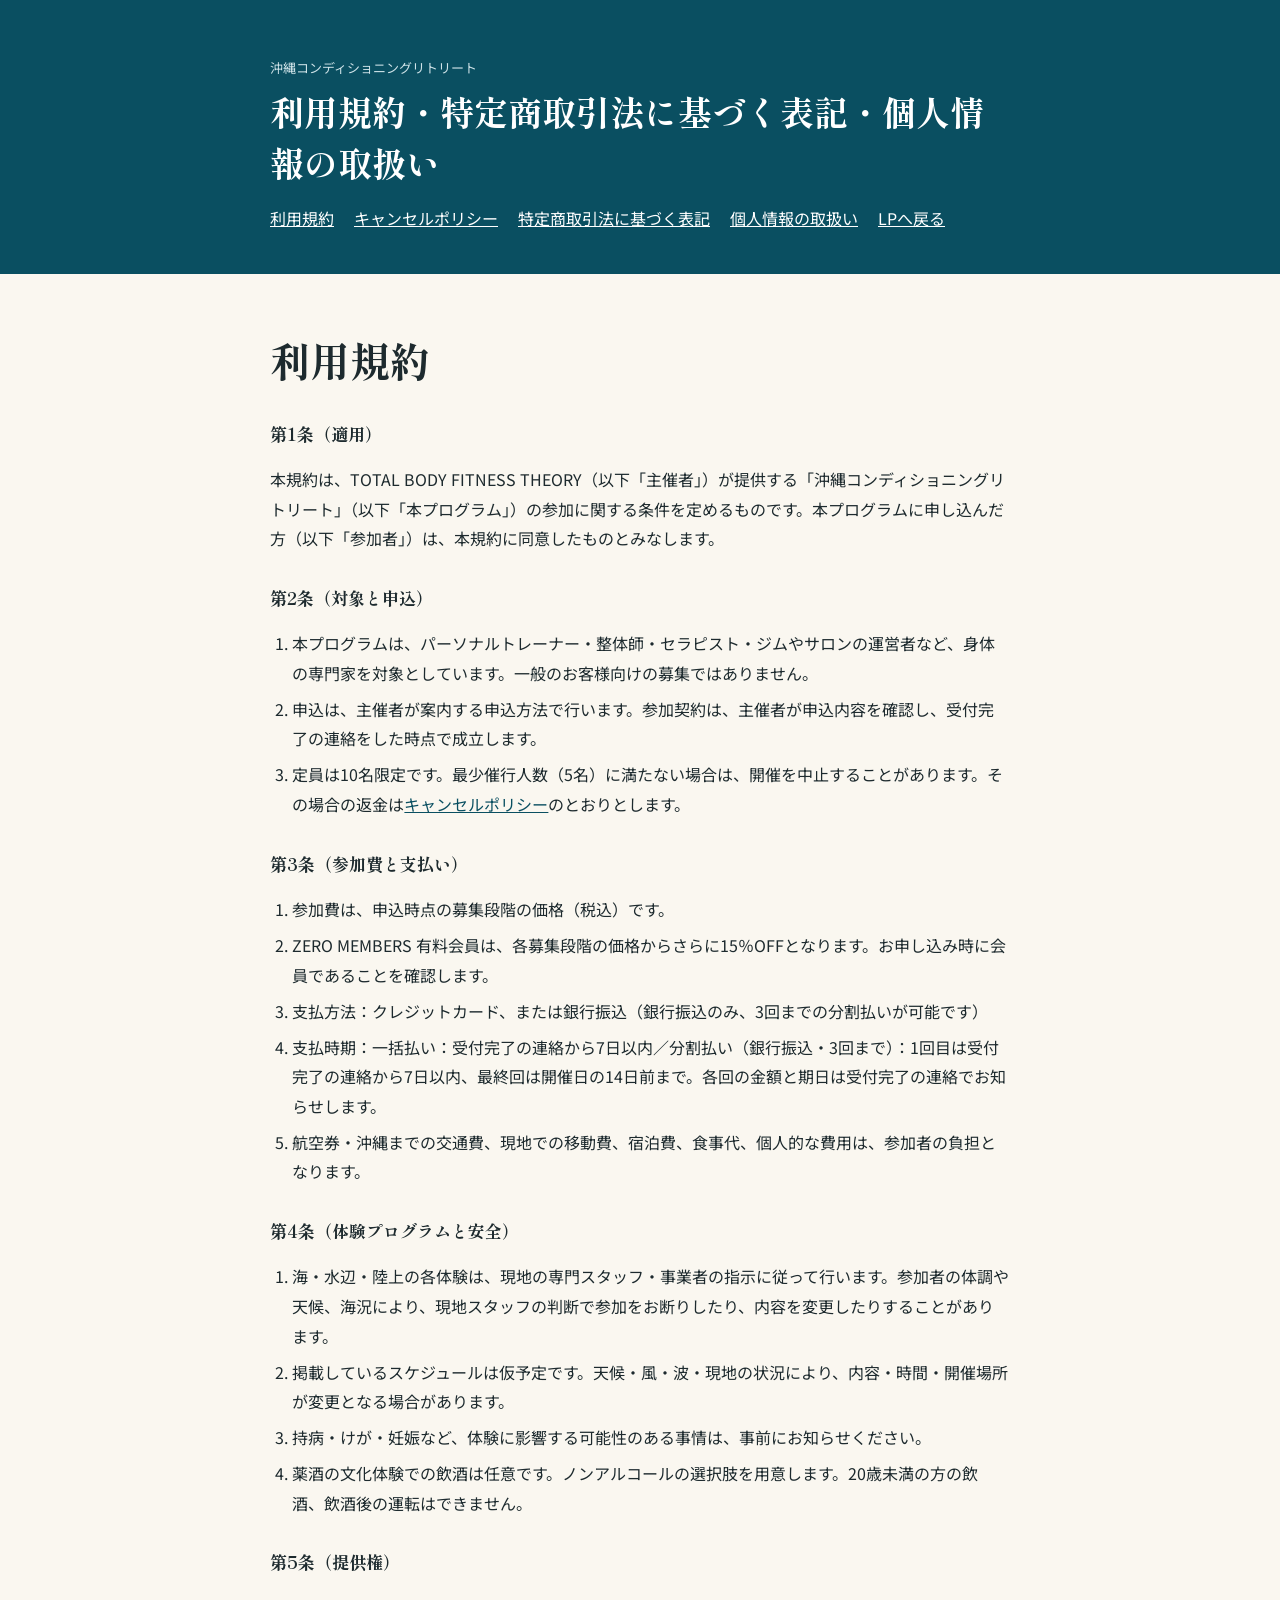
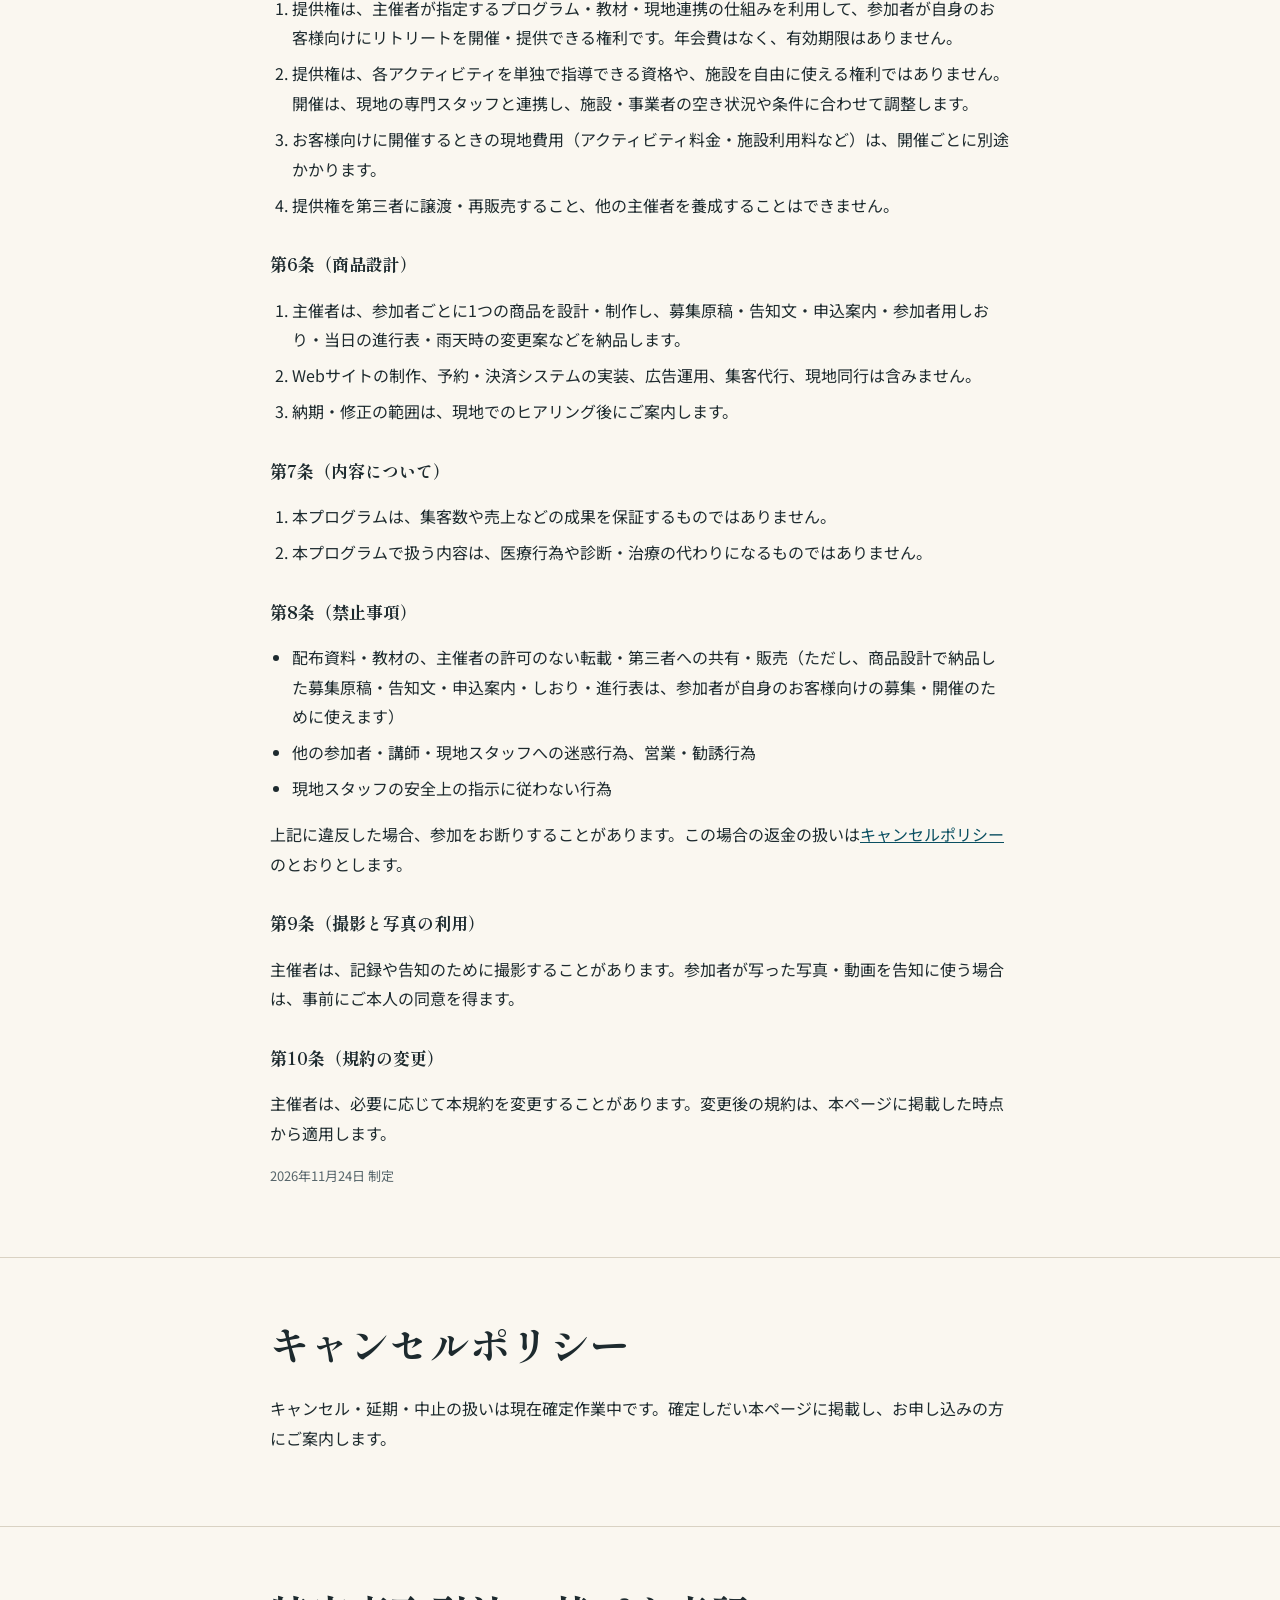
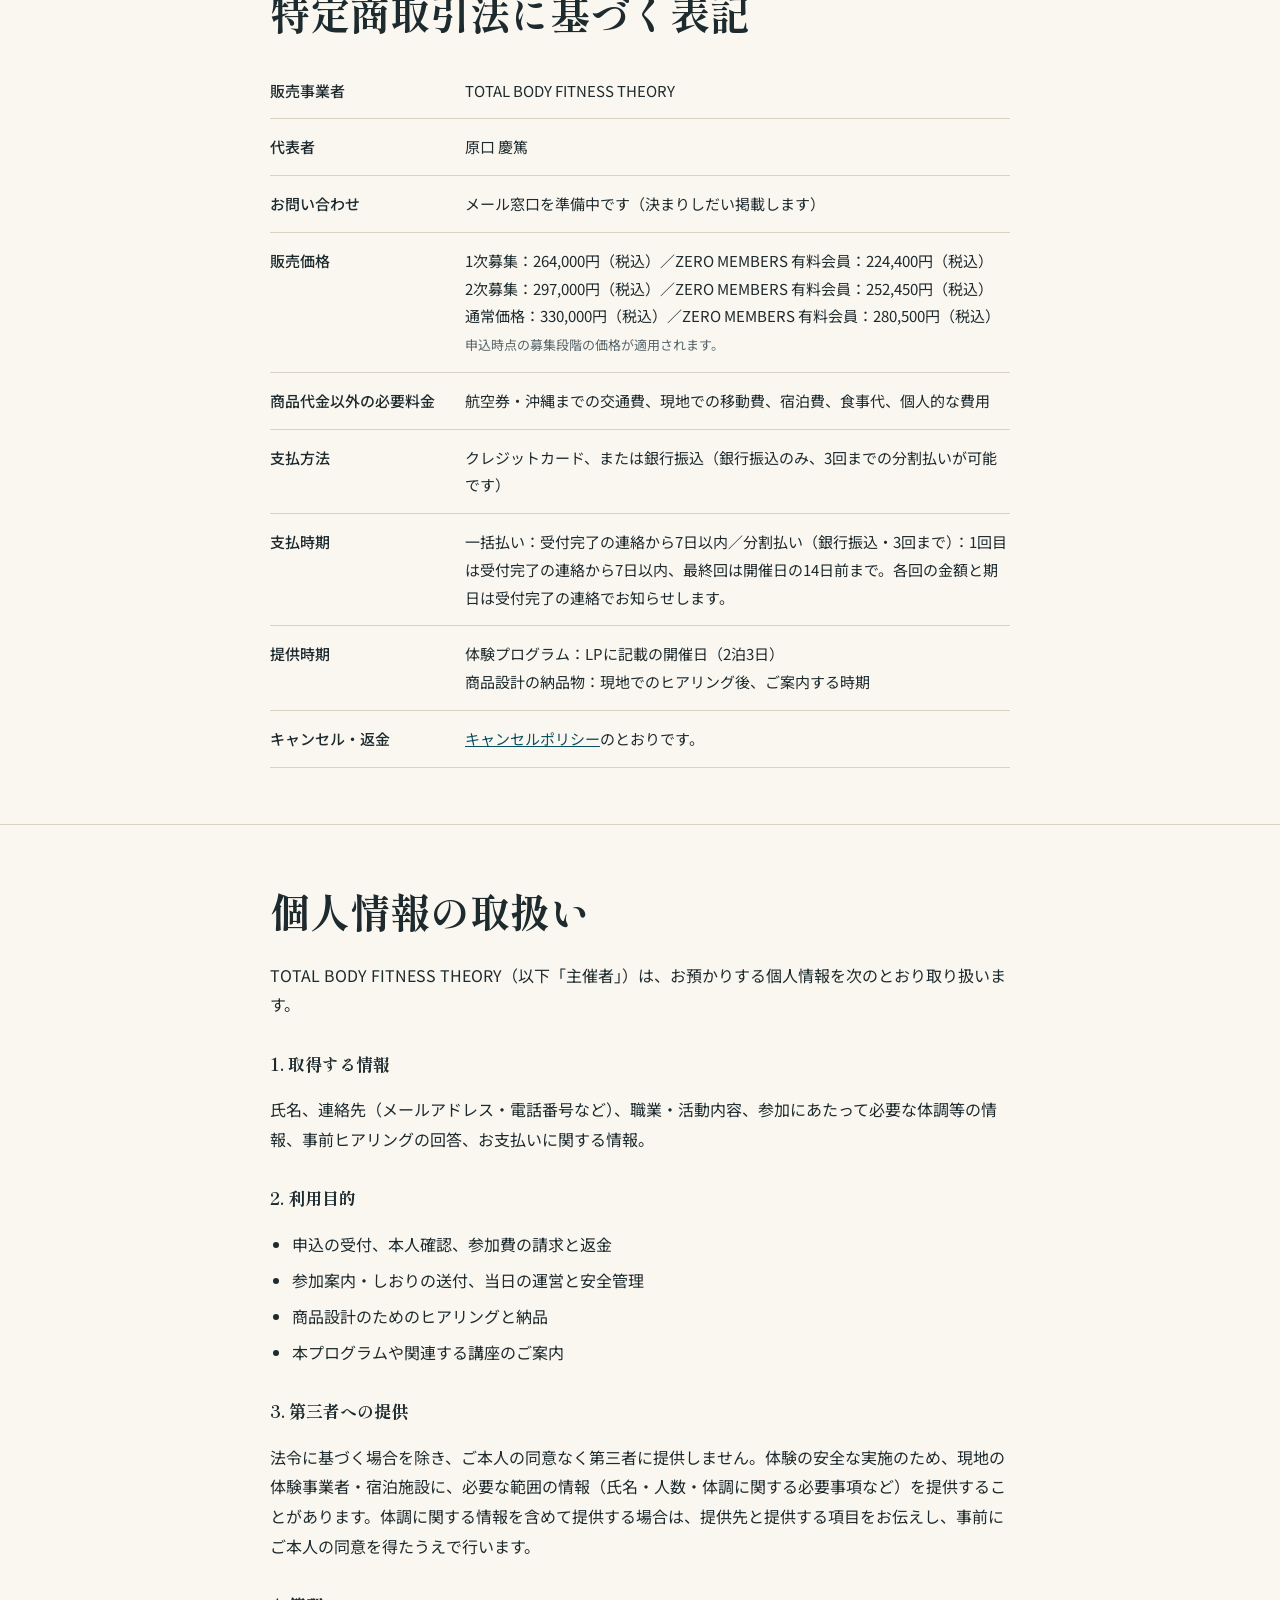
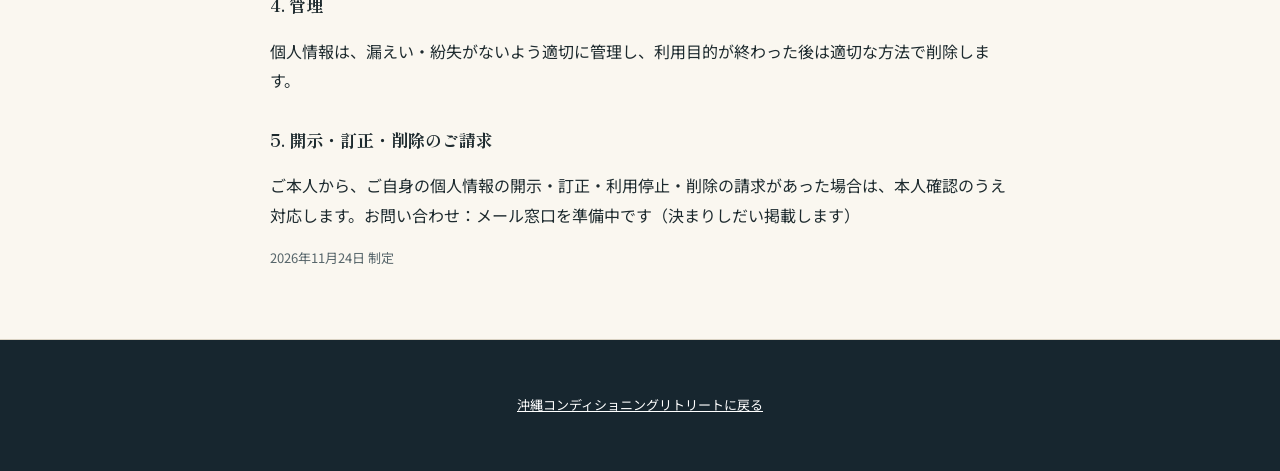
==== commit 1a8f0081: "1次募集の申込受付を開始（Googleフォームへの申込ボタンを有効化） Co-Authored-By: Claude Opus 5.5 <noreply@anthropic.com>" ====
--- a/legal/index.html
+++ b/legal/index.html
@@ -88,7 +88,7 @@
 
 <section id="cancel"><div class="wrap narrow">
 <h2>キャンセルポリシー</h2>
-<p>キャンセル・延期・中止の扱いは現在確定作業中です。確定後、本ページに掲載し、お申し込み前に必ずご案内します。</p>
+<p>キャンセル・延期・中止の扱いは現在確定作業中です。確定しだい本ページに掲載し、お申し込みの方にご案内します。</p>
 </div></section>
 
 <section id="tokusho"><div class="wrap narrow">
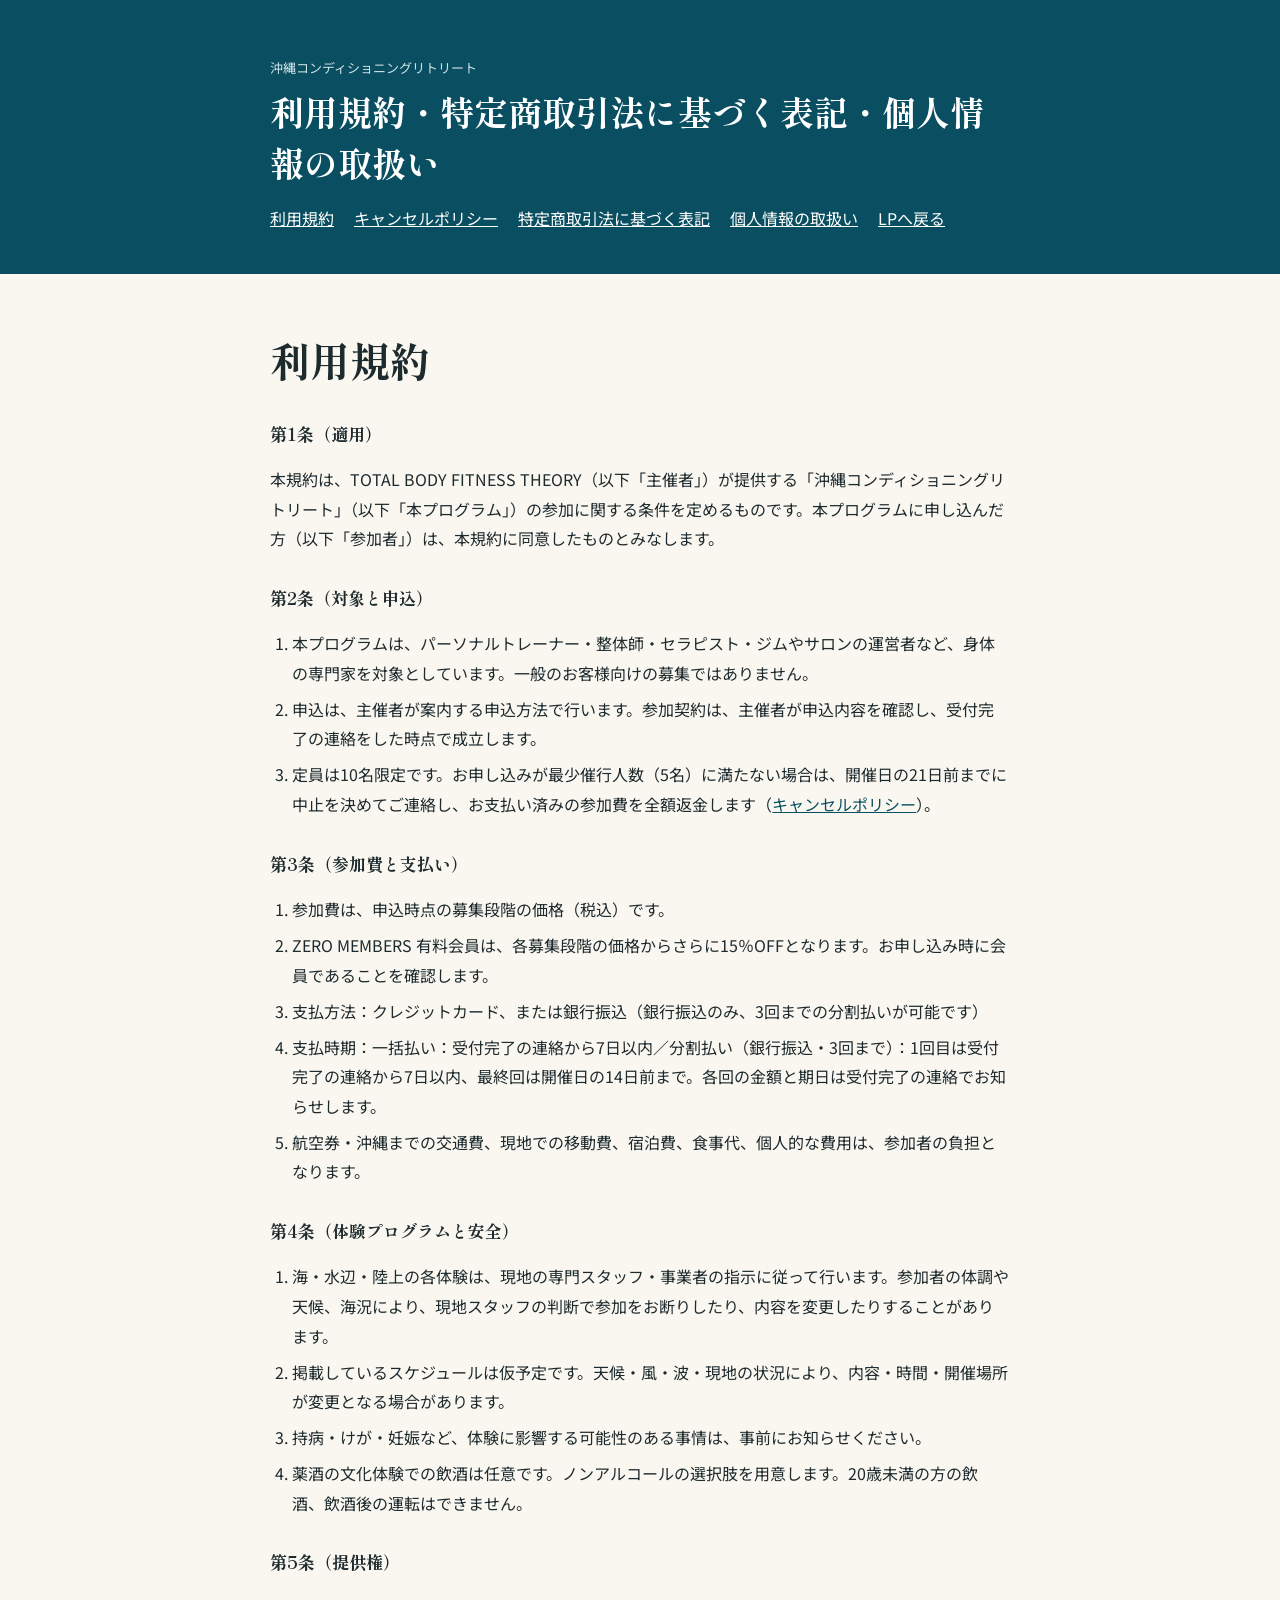
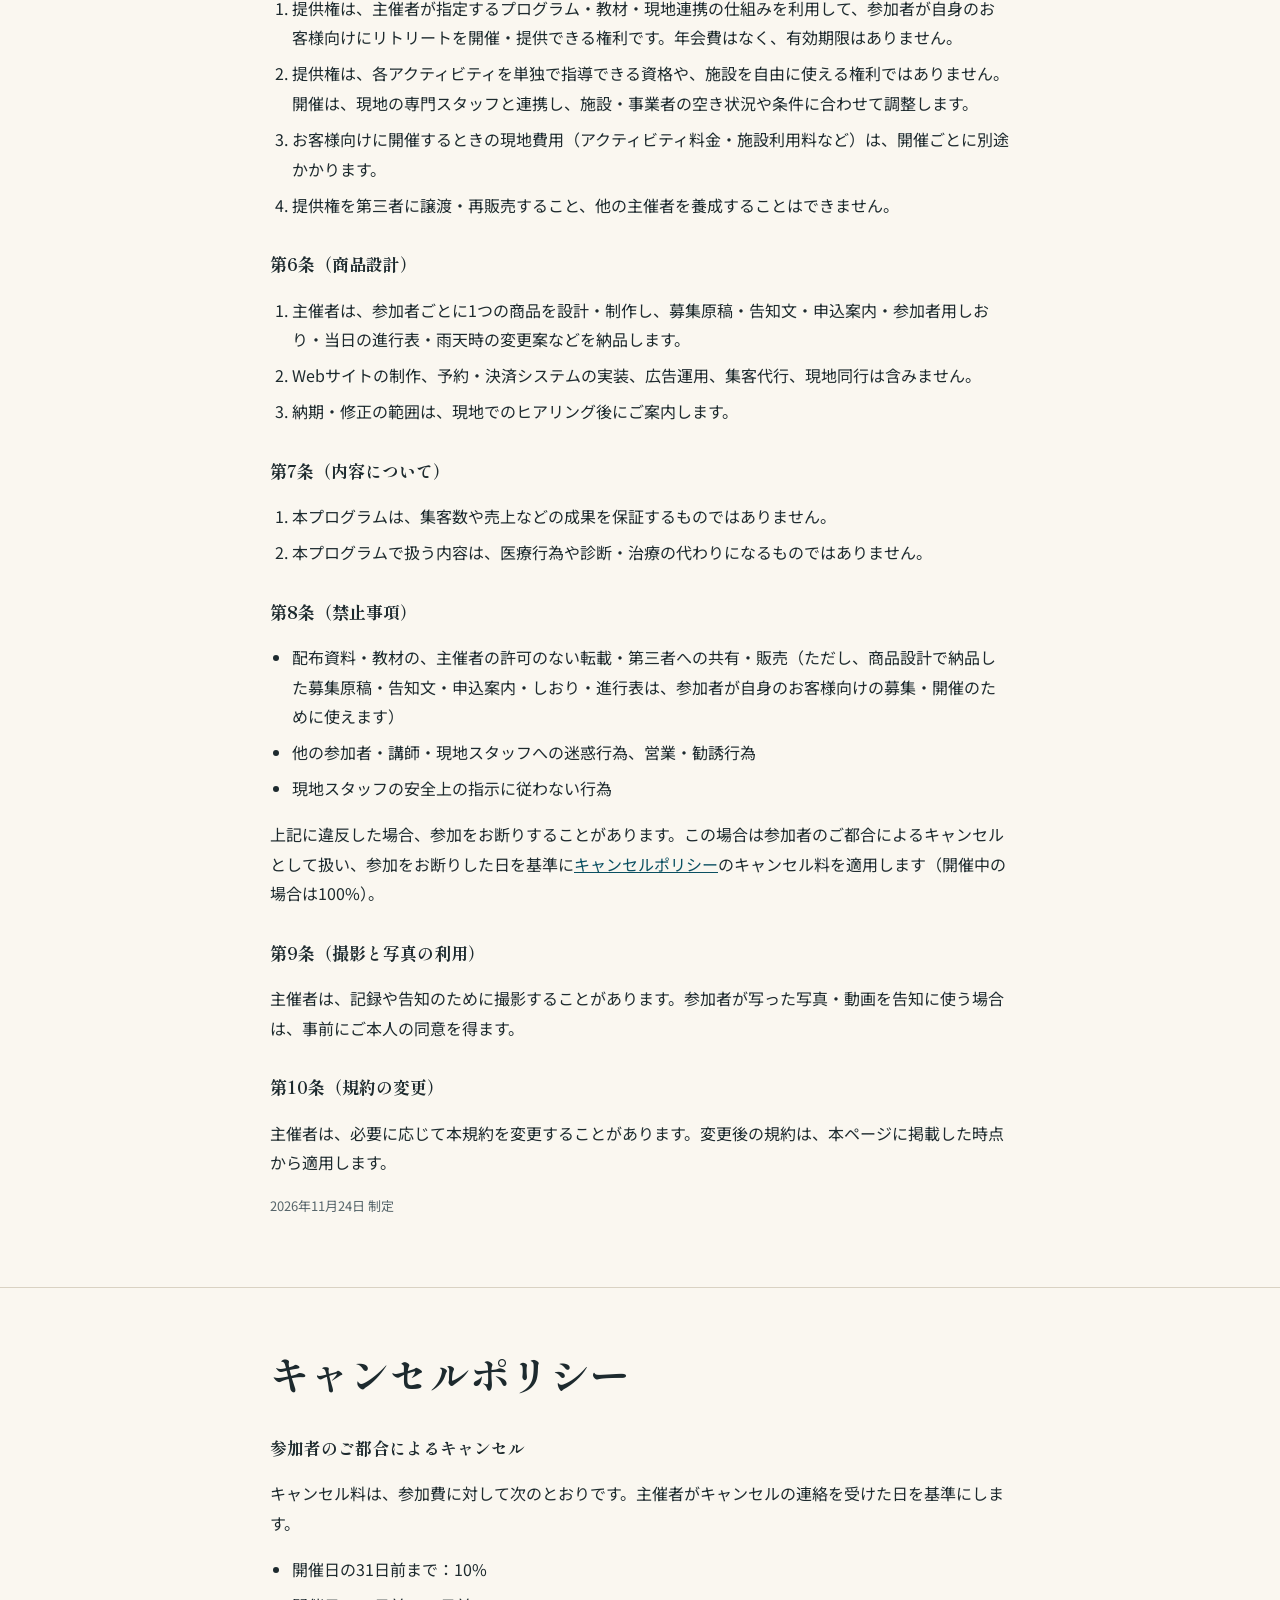
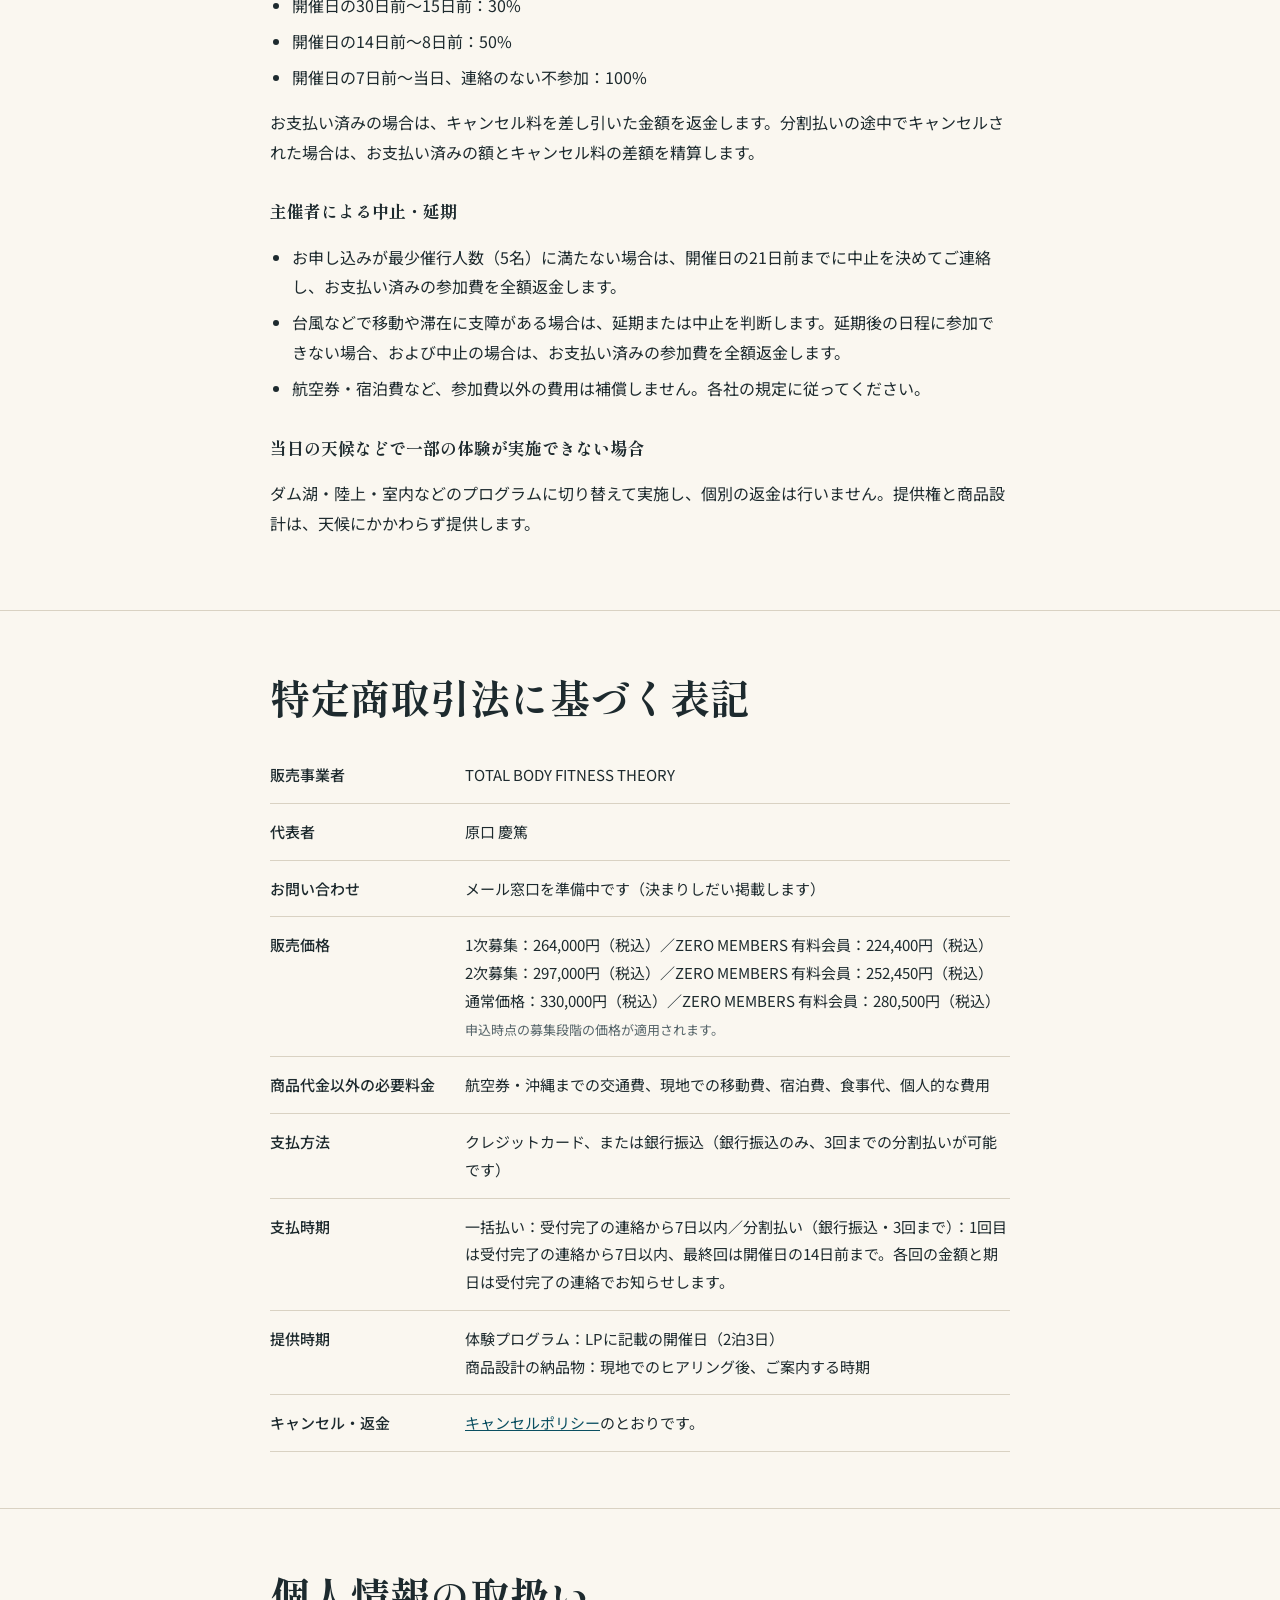
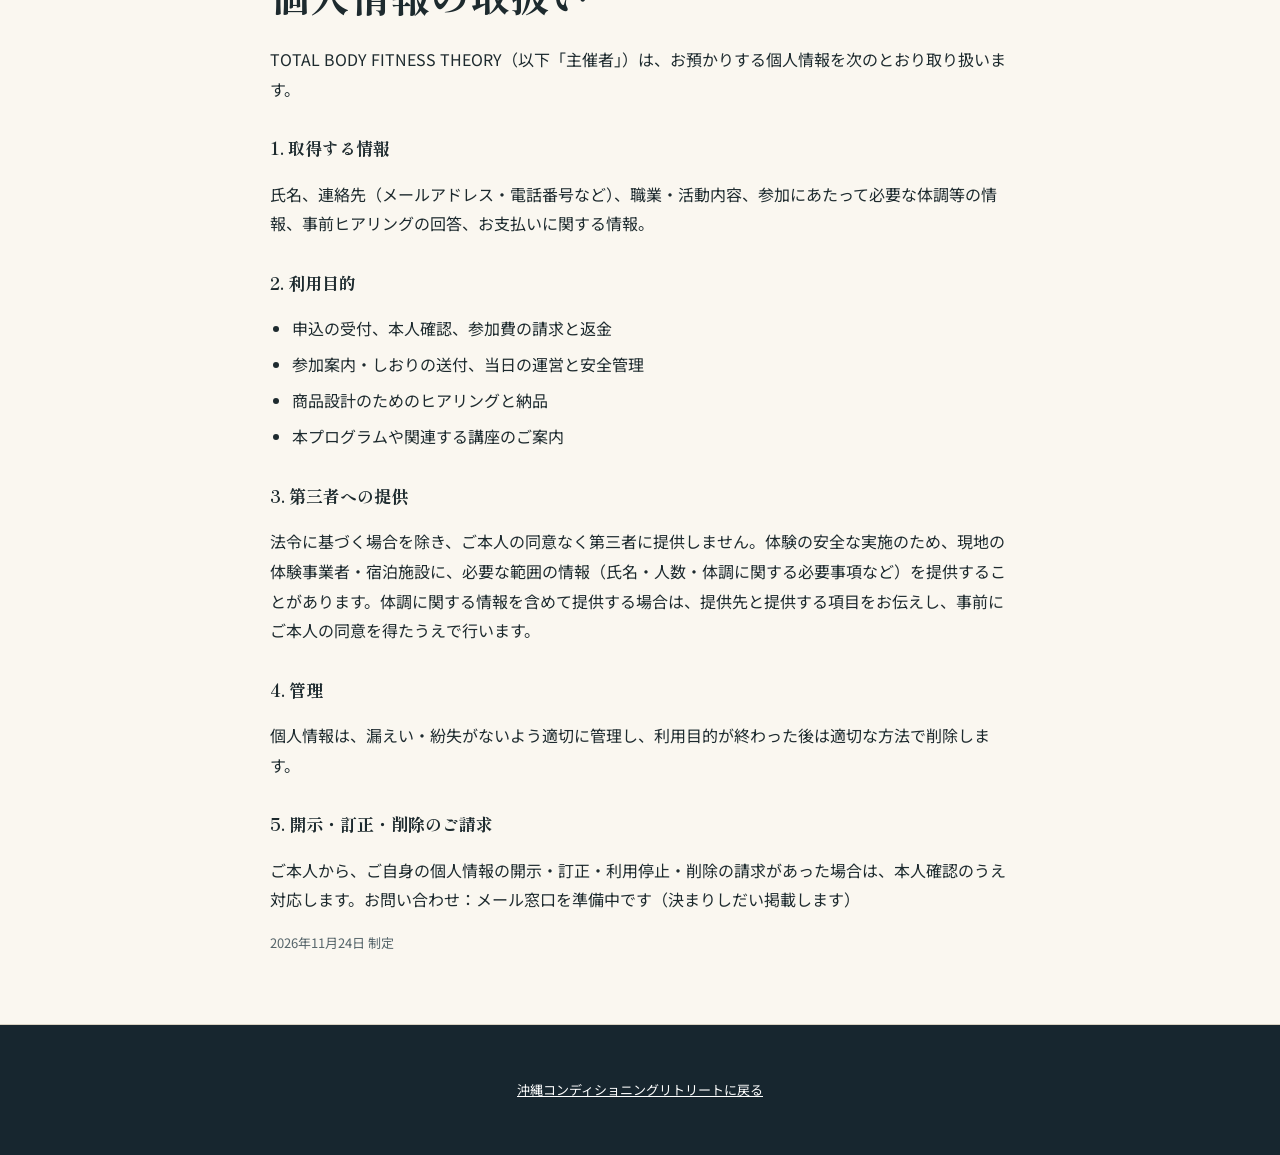
==== commit 9ba0e2ee: "キャンセルポリシーを確定して掲載 Co-Authored-By: Claude Opus 5.5 <noreply@anthropic.com>" ====
--- a/legal/index.html
+++ b/legal/index.html
@@ -37,7 +37,7 @@
 <ol>
 <li>本プログラムは、パーソナルトレーナー・整体師・セラピスト・ジムやサロンの運営者など、身体の専門家を対象としています。一般のお客様向けの募集ではありません。</li>
 <li>申込は、主催者が案内する申込方法で行います。参加契約は、主催者が申込内容を確認し、受付完了の連絡をした時点で成立します。</li>
-<li>定員は10名限定です。最少催行人数（5名）に満たない場合は、開催を中止することがあります。その場合の返金は<a href="#cancel">キャンセルポリシー</a>のとおりとします。</li>
+<li>定員は10名限定です。お申し込みが最少催行人数（5名）に満たない場合は、開催日の21日前までに中止を決めてご連絡し、お支払い済みの参加費を全額返金します（<a href="#cancel">キャンセルポリシー</a>）。</li>
 </ol>
 <h3>第3条（参加費と支払い）</h3>
 <ol>
@@ -78,7 +78,7 @@
 <li>他の参加者・講師・現地スタッフへの迷惑行為、営業・勧誘行為</li>
 <li>現地スタッフの安全上の指示に従わない行為</li>
 </ul>
-<p>上記に違反した場合、参加をお断りすることがあります。この場合の返金の扱いは<a href="#cancel">キャンセルポリシー</a>のとおりとします。</p>
+<p>上記に違反した場合、参加をお断りすることがあります。この場合は参加者のご都合によるキャンセルとして扱い、参加をお断りした日を基準に<a href="#cancel">キャンセルポリシー</a>のキャンセル料を適用します（開催中の場合は100%）。</p>
 <h3>第9条（撮影と写真の利用）</h3>
 <p>主催者は、記録や告知のために撮影することがあります。参加者が写った写真・動画を告知に使う場合は、事前にご本人の同意を得ます。</p>
 <h3>第10条（規約の変更）</h3>
@@ -88,7 +88,23 @@
 
 <section id="cancel"><div class="wrap narrow">
 <h2>キャンセルポリシー</h2>
-<p>キャンセル・延期・中止の扱いは現在確定作業中です。確定しだい本ページに掲載し、お申し込みの方にご案内します。</p>
+<h3>参加者のご都合によるキャンセル</h3>
+<p>キャンセル料は、参加費に対して次のとおりです。主催者がキャンセルの連絡を受けた日を基準にします。</p>
+<ul>
+<li>開催日の31日前まで：10%</li>
+<li>開催日の30日前〜15日前：30%</li>
+<li>開催日の14日前〜8日前：50%</li>
+<li>開催日の7日前〜当日、連絡のない不参加：100%</li>
+</ul>
+<p>お支払い済みの場合は、キャンセル料を差し引いた金額を返金します。分割払いの途中でキャンセルされた場合は、お支払い済みの額とキャンセル料の差額を精算します。</p>
+<h3>主催者による中止・延期</h3>
+<ul>
+<li>お申し込みが最少催行人数（5名）に満たない場合は、開催日の21日前までに中止を決めてご連絡し、お支払い済みの参加費を全額返金します。</li>
+<li>台風などで移動や滞在に支障がある場合は、延期または中止を判断します。延期後の日程に参加できない場合、および中止の場合は、お支払い済みの参加費を全額返金します。</li>
+<li>航空券・宿泊費など、参加費以外の費用は補償しません。各社の規定に従ってください。</li>
+</ul>
+<h3>当日の天候などで一部の体験が実施できない場合</h3>
+<p>ダム湖・陸上・室内などのプログラムに切り替えて実施し、個別の返金は行いません。提供権と商品設計は、天候にかかわらず提供します。</p>
 </div></section>
 
 <section id="tokusho"><div class="wrap narrow">
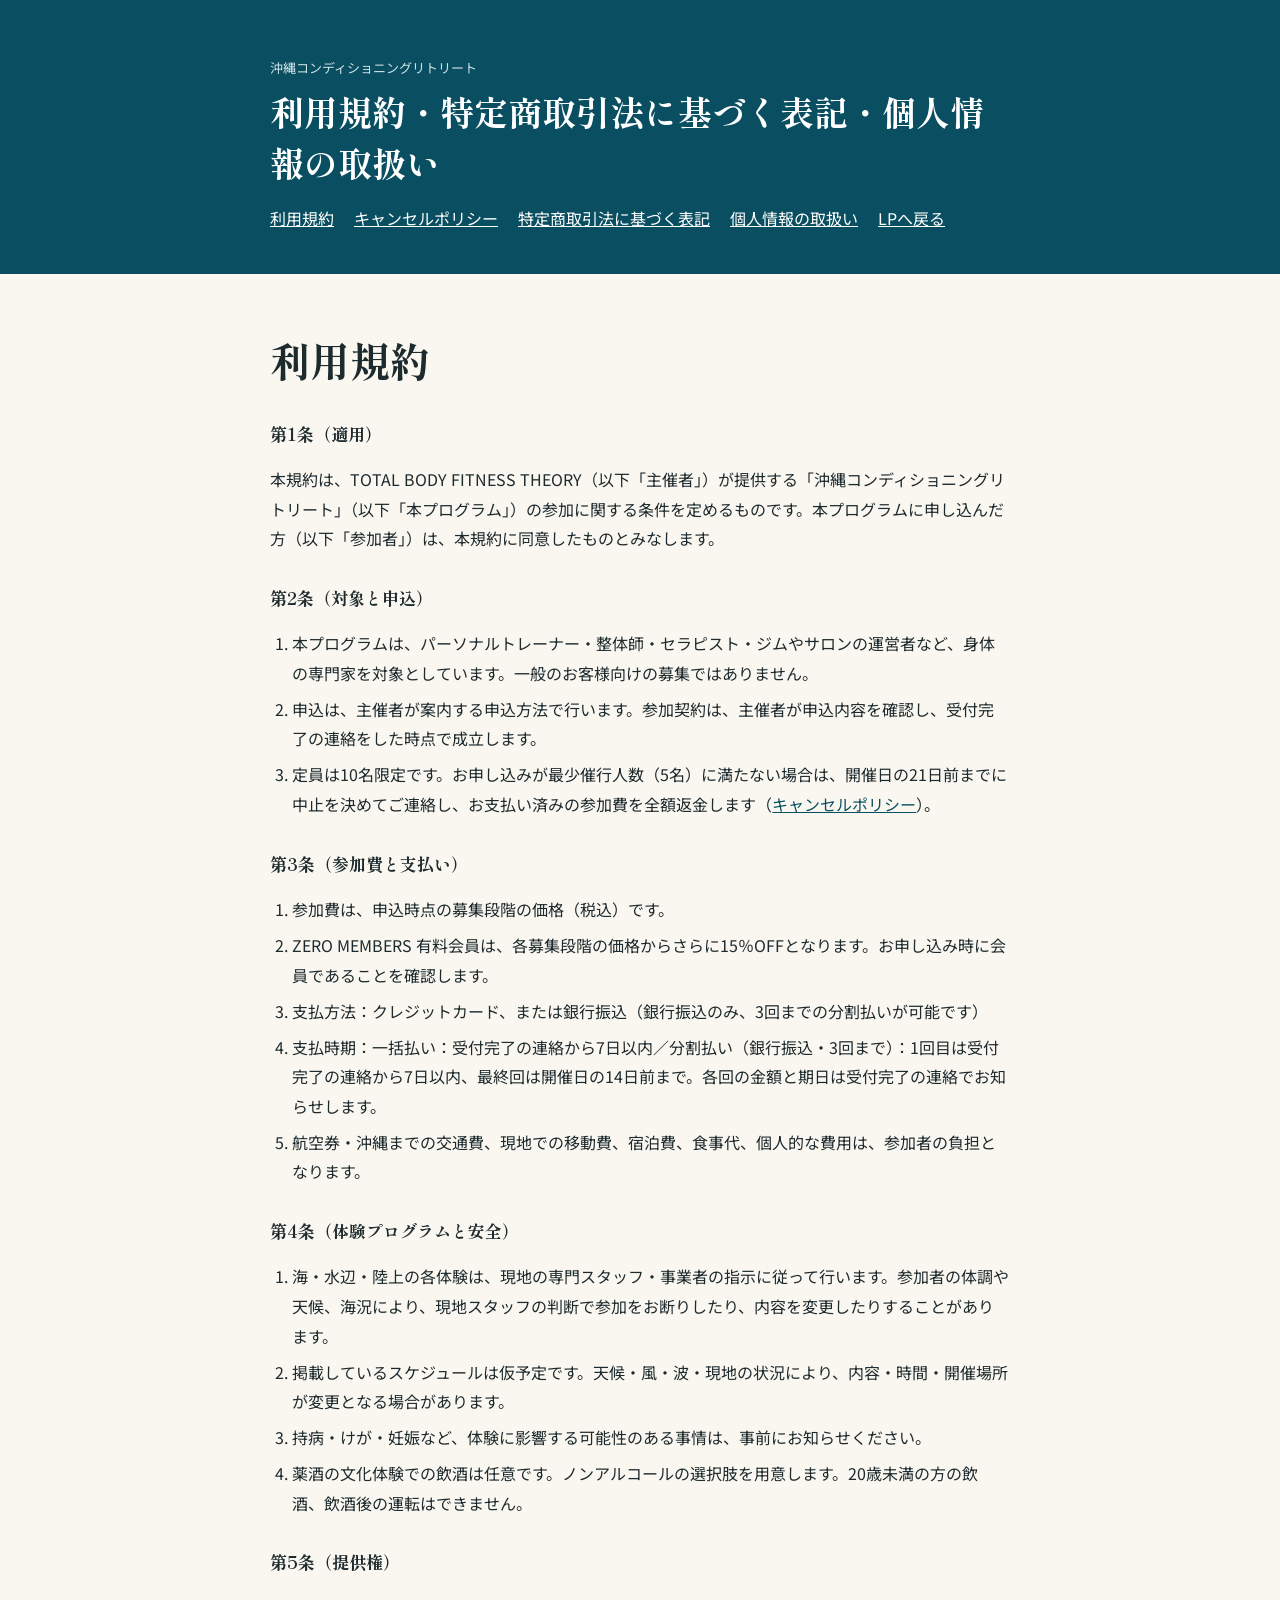
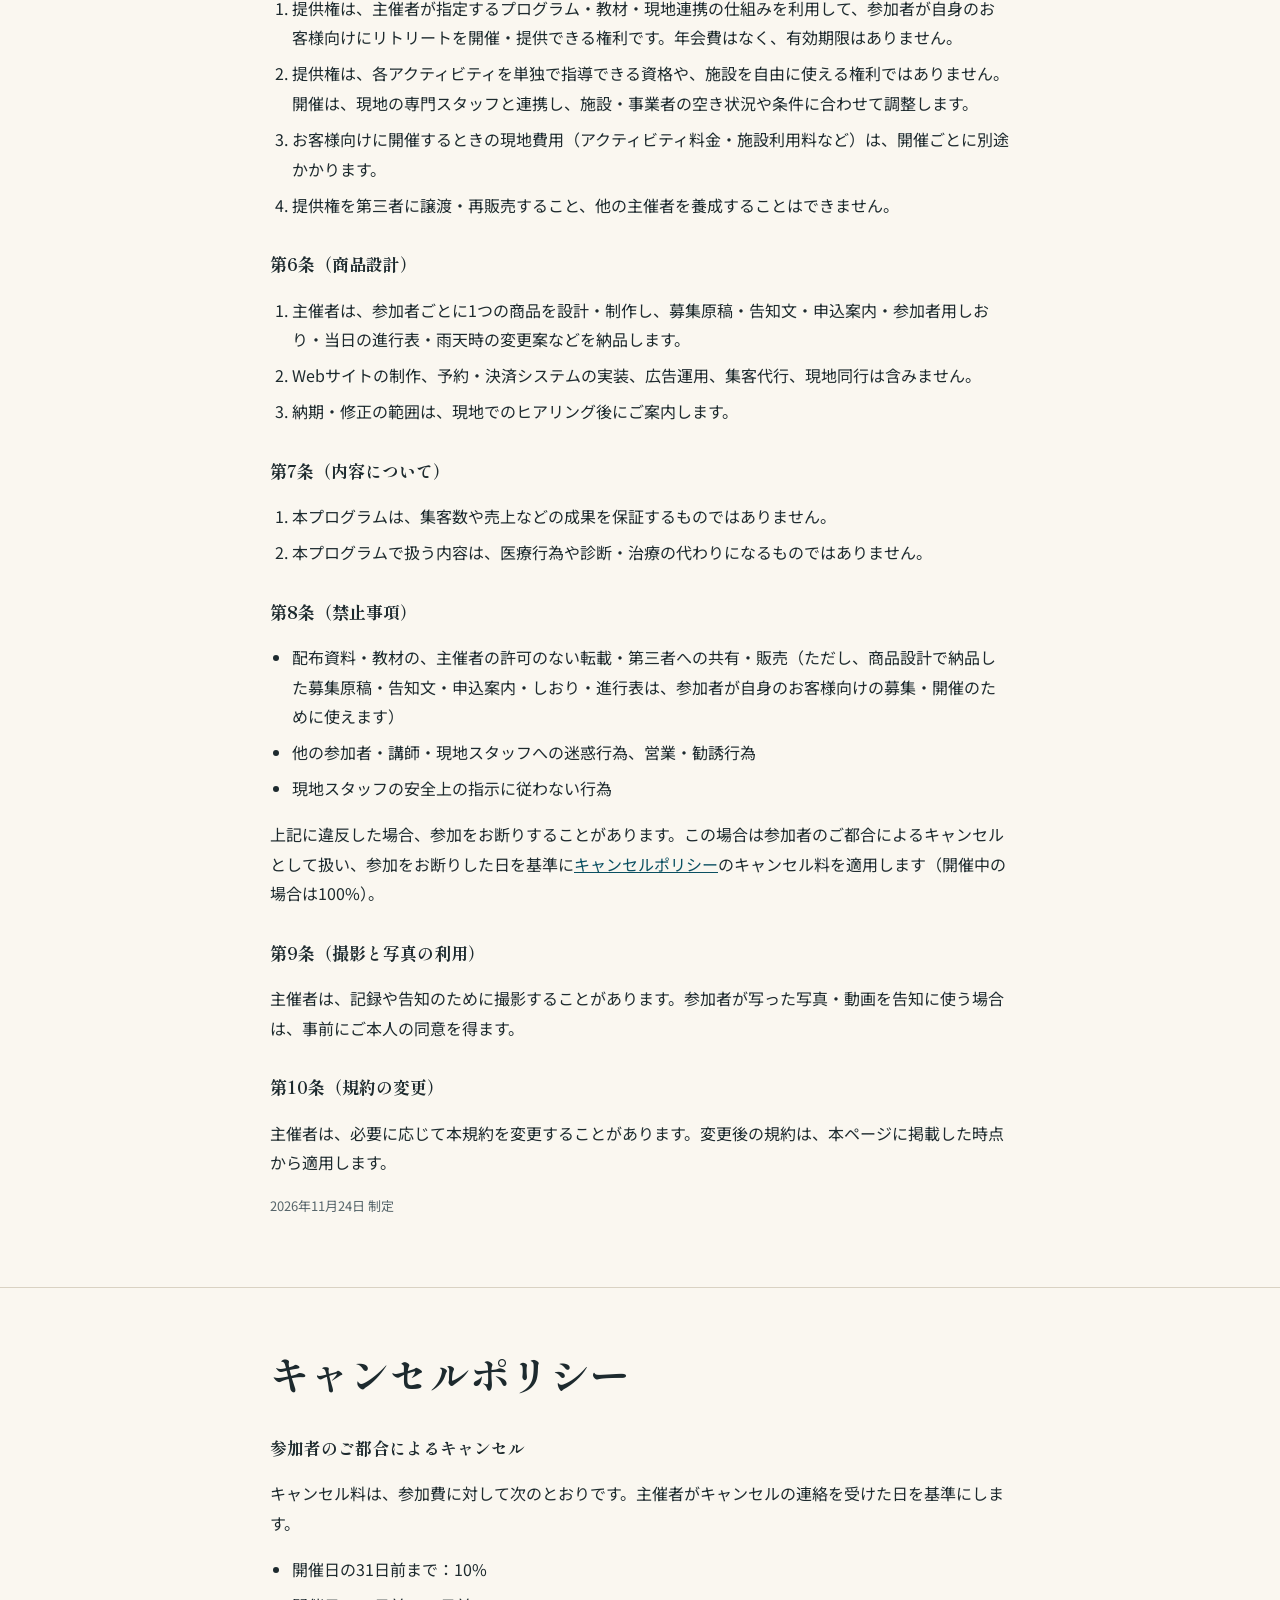
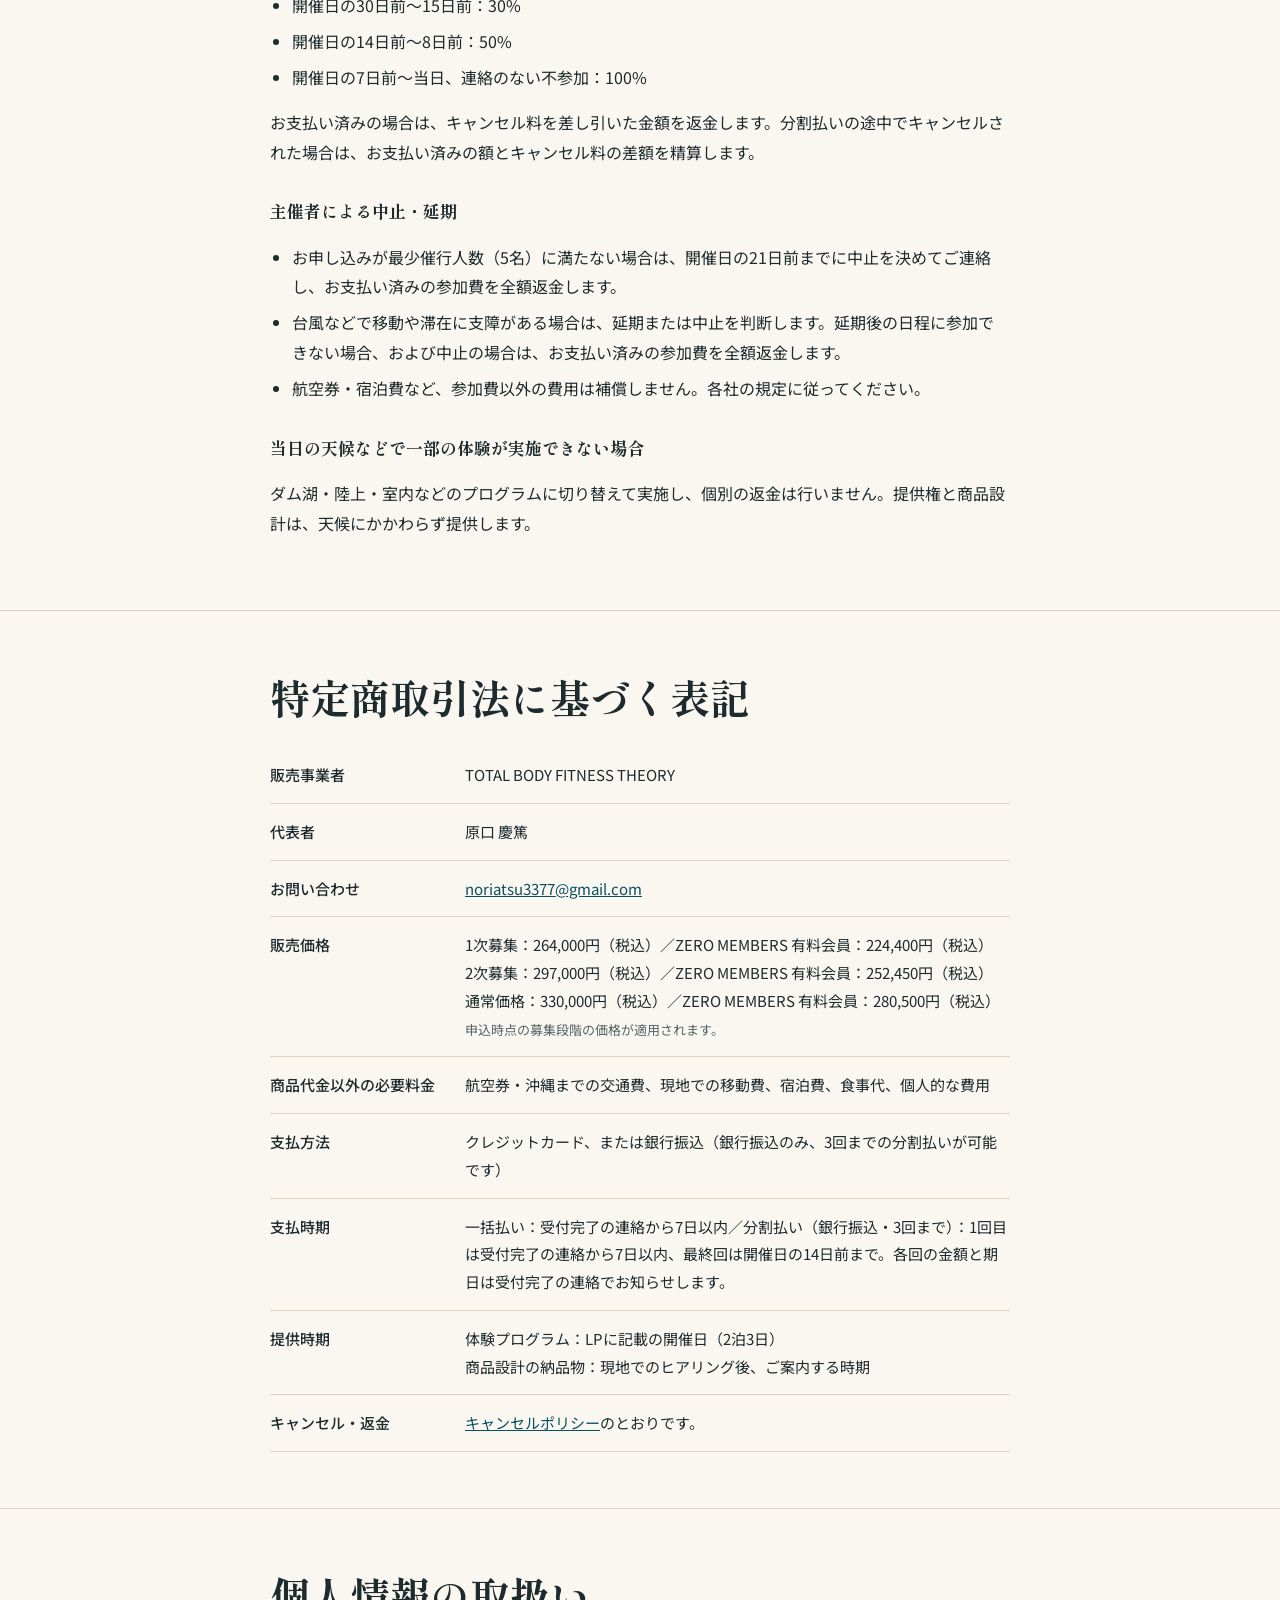
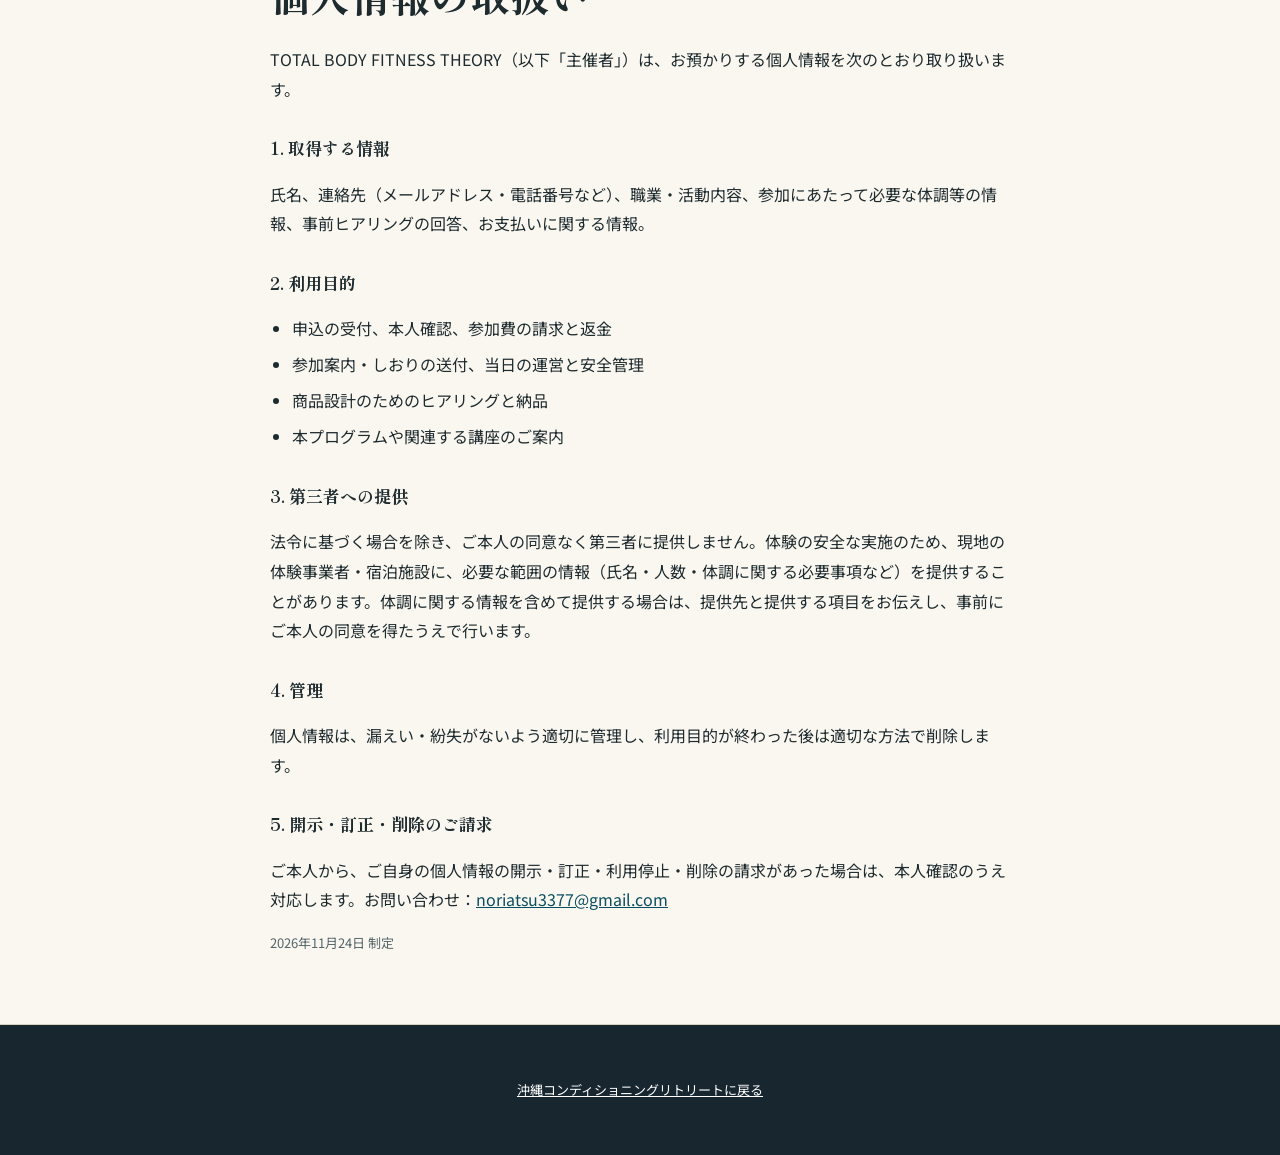
==== commit f2d4d9f4: "相談用メールアドレスを掲載 Co-Authored-By: Claude Opus 5.5 <noreply@anthropic.com>" ====
--- a/legal/index.html
+++ b/legal/index.html
@@ -112,7 +112,7 @@
 <table>
 <tr><th>販売事業者</th><td>TOTAL BODY FITNESS THEORY</td></tr>
 <tr><th>代表者</th><td>原口 慶篤</td></tr>
-<tr><th>お問い合わせ</th><td>メール窓口を準備中です（決まりしだい掲載します）</td></tr>
+<tr><th>お問い合わせ</th><td><a href="mailto:noriatsu3377@gmail.com">noriatsu3377@gmail.com</a></td></tr>
 <tr><th>販売価格</th><td>1次募集：264,000円（税込）／ZERO MEMBERS 有料会員：224,400円（税込）<br>2次募集：297,000円（税込）／ZERO MEMBERS 有料会員：252,450円（税込）<br>通常価格：330,000円（税込）／ZERO MEMBERS 有料会員：280,500円（税込）<br><span class="small">申込時点の募集段階の価格が適用されます。</span></td></tr>
 <tr><th>商品代金以外の必要料金</th><td>航空券・沖縄までの交通費、現地での移動費、宿泊費、食事代、個人的な費用</td></tr>
 <tr><th>支払方法</th><td>クレジットカード、または銀行振込（銀行振込のみ、3回までの分割払いが可能です）</td></tr>
@@ -139,7 +139,7 @@
 <h3>4. 管理</h3>
 <p>個人情報は、漏えい・紛失がないよう適切に管理し、利用目的が終わった後は適切な方法で削除します。</p>
 <h3>5. 開示・訂正・削除のご請求</h3>
-<p>ご本人から、ご自身の個人情報の開示・訂正・利用停止・削除の請求があった場合は、本人確認のうえ対応します。お問い合わせ：メール窓口を準備中です（決まりしだい掲載します）</p>
+<p>ご本人から、ご自身の個人情報の開示・訂正・利用停止・削除の請求があった場合は、本人確認のうえ対応します。お問い合わせ：<a href="mailto:noriatsu3377@gmail.com">noriatsu3377@gmail.com</a></p>
 <p class="small">2026年11月24日 制定</p>
 </div></section>
 </main>
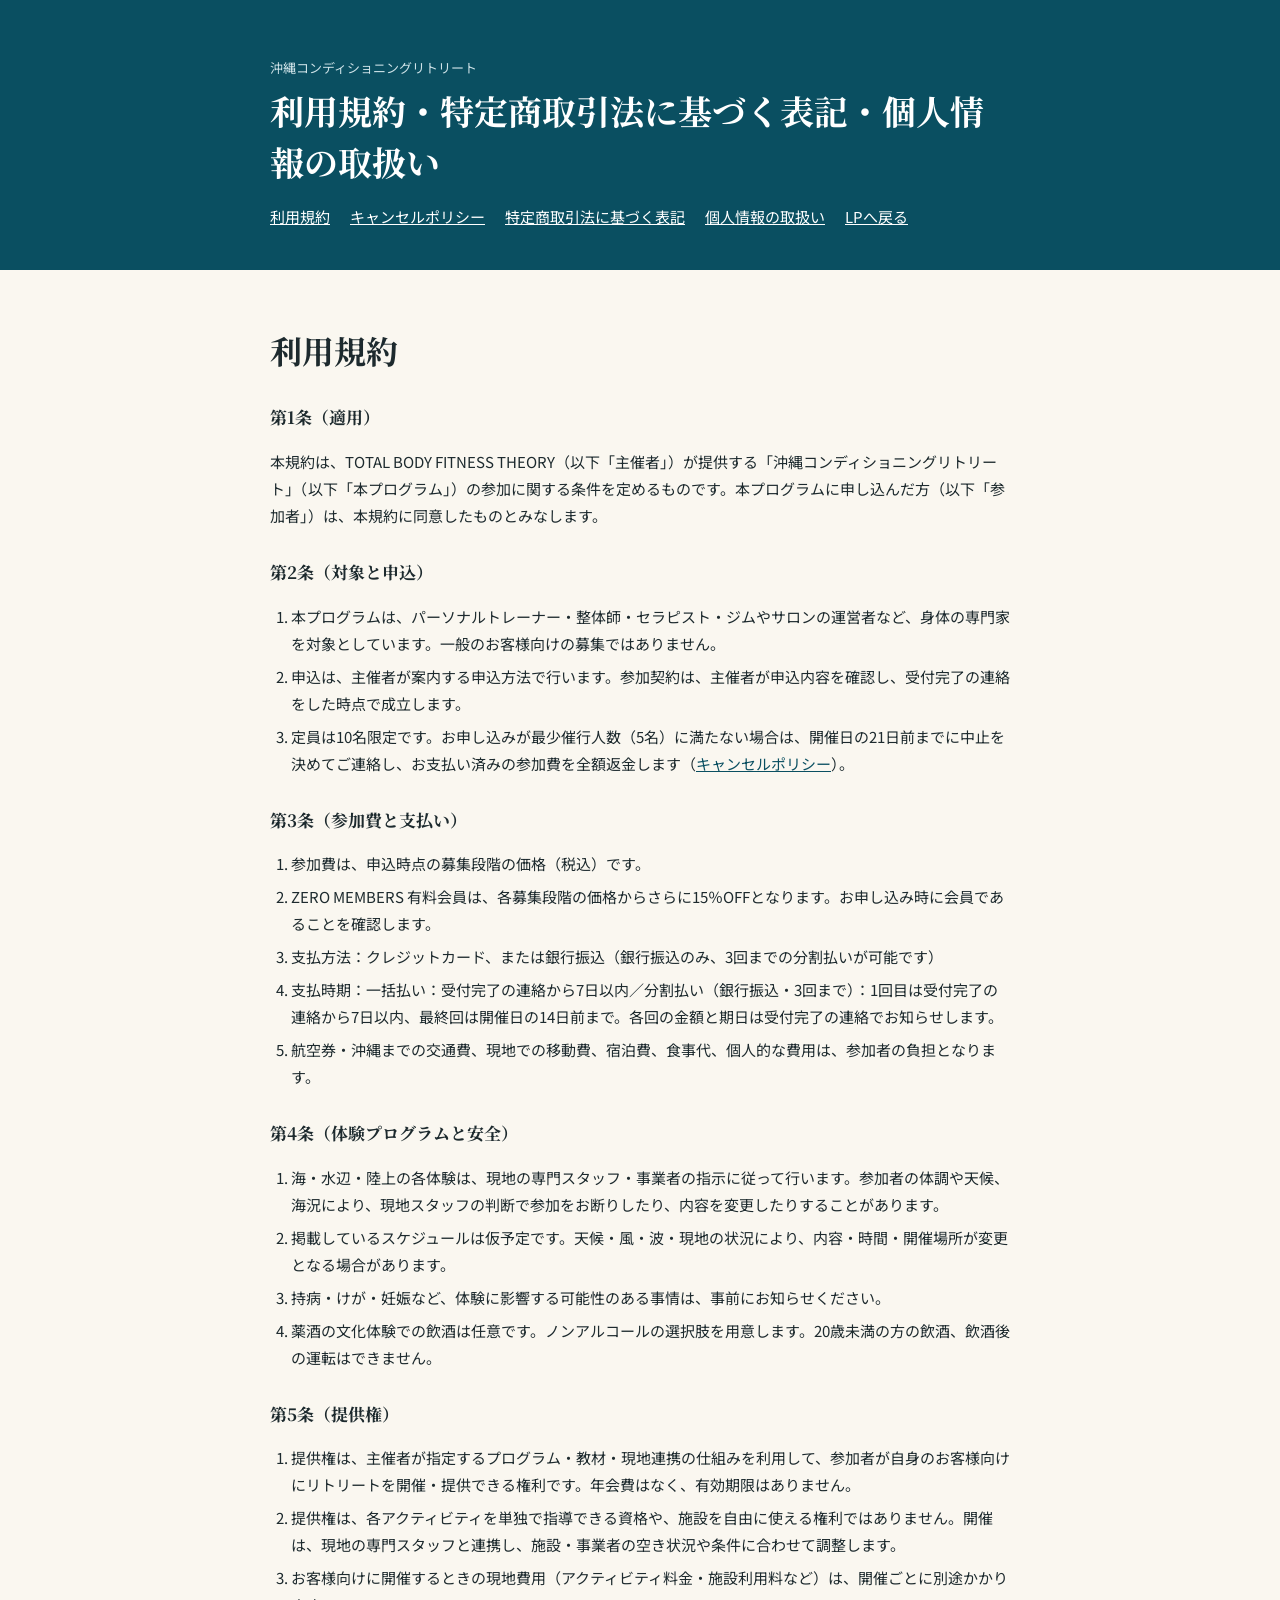
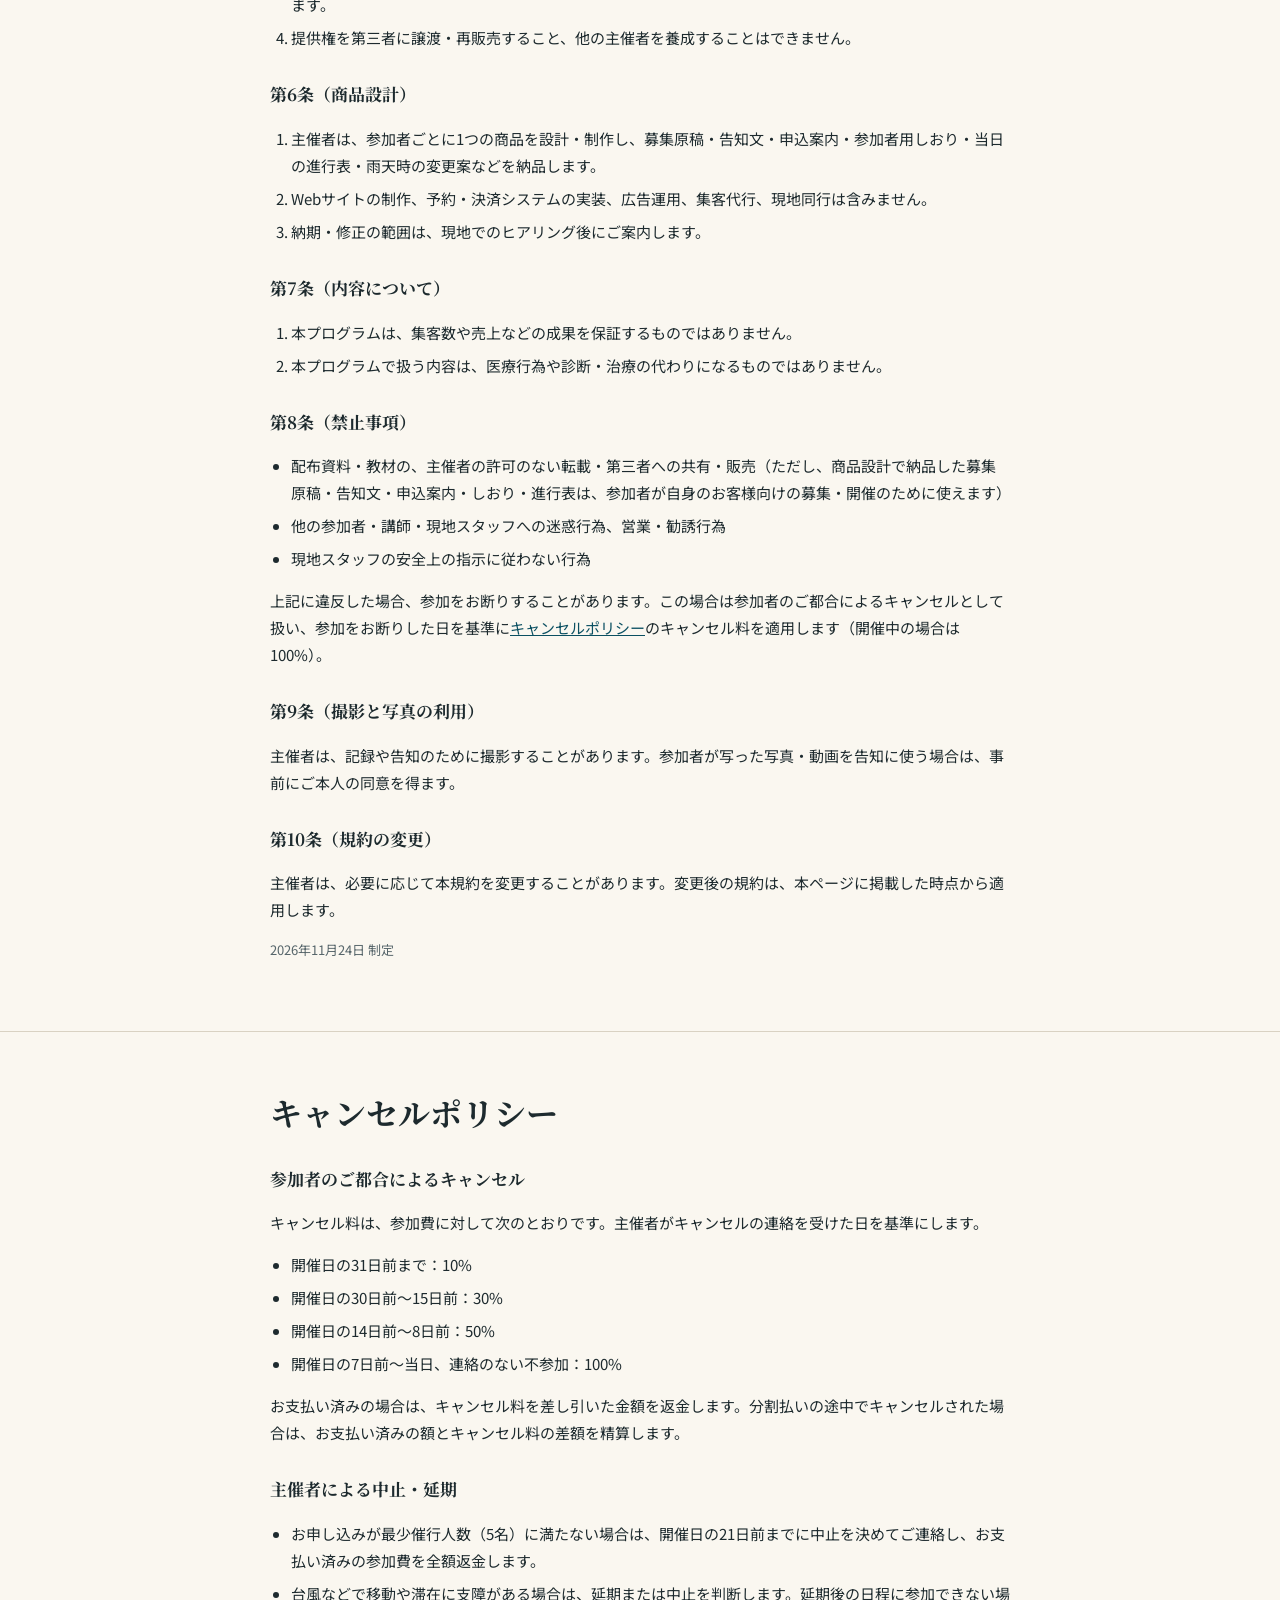
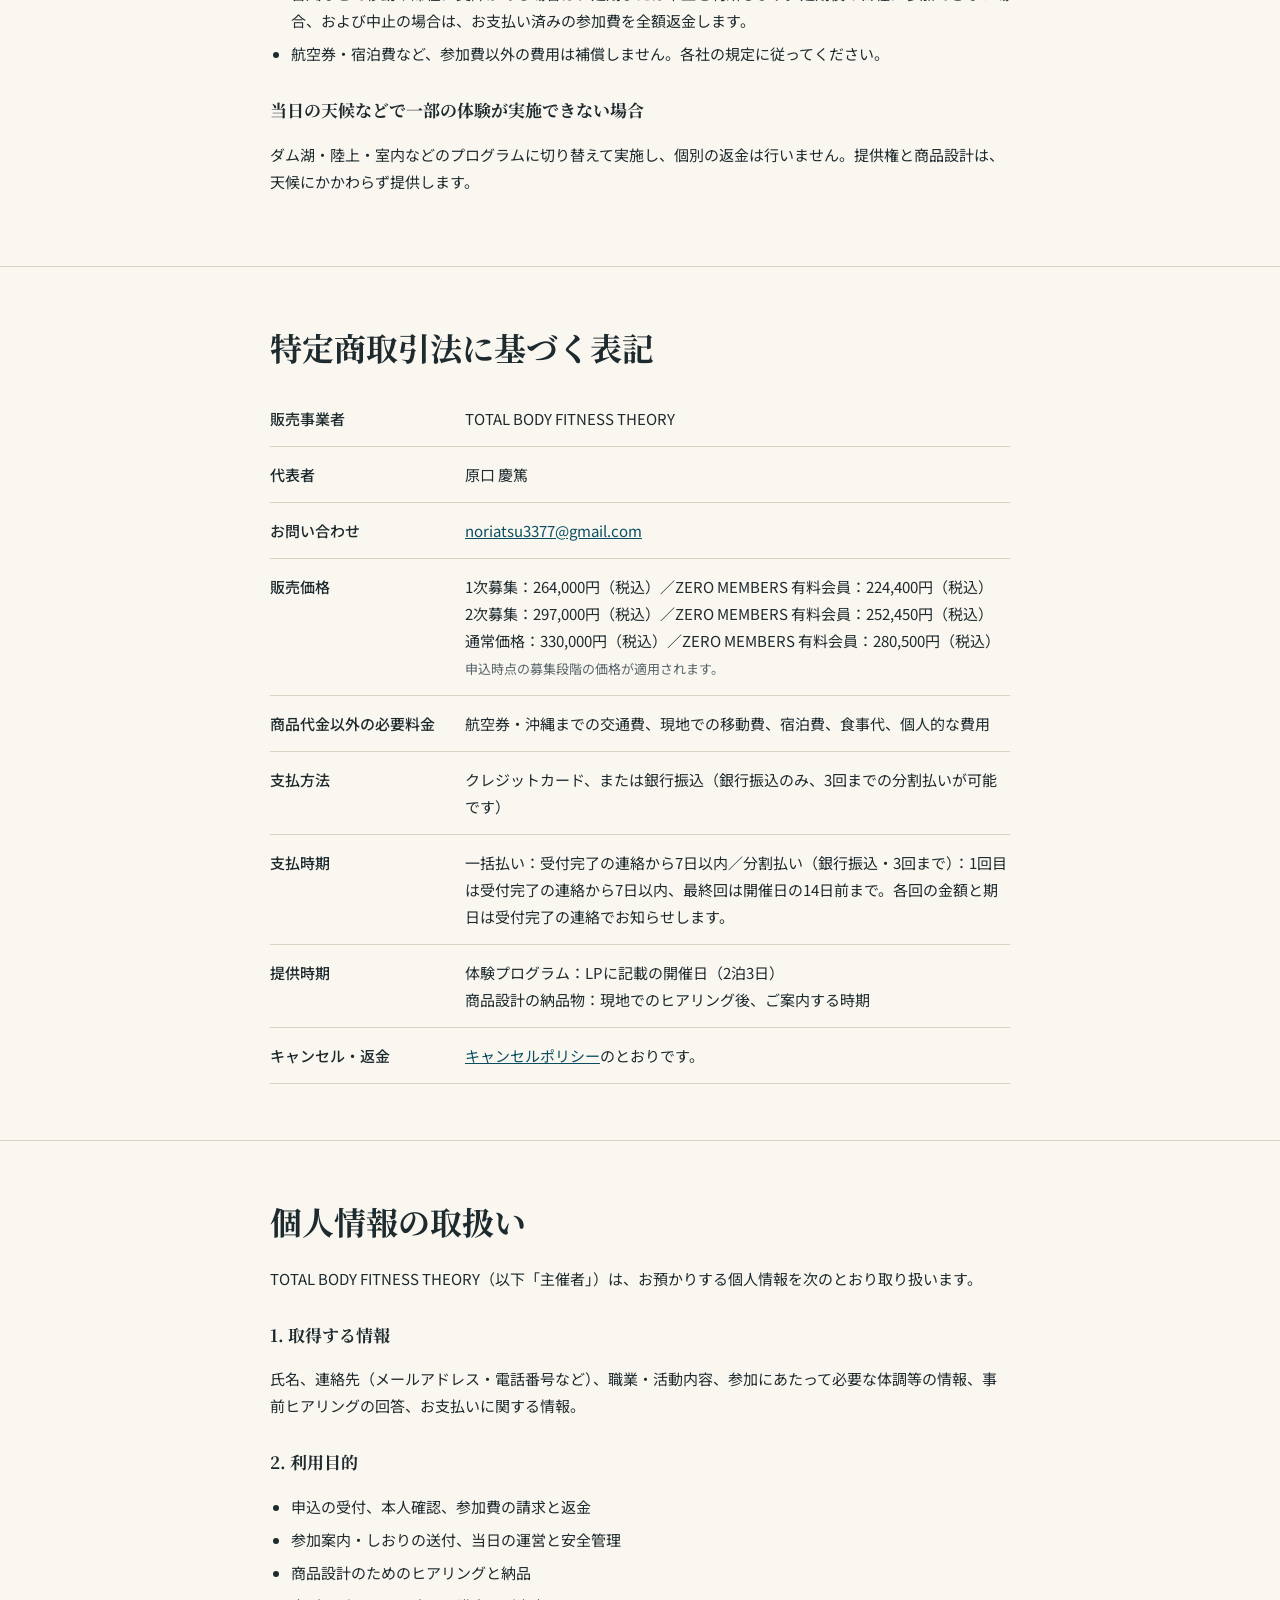
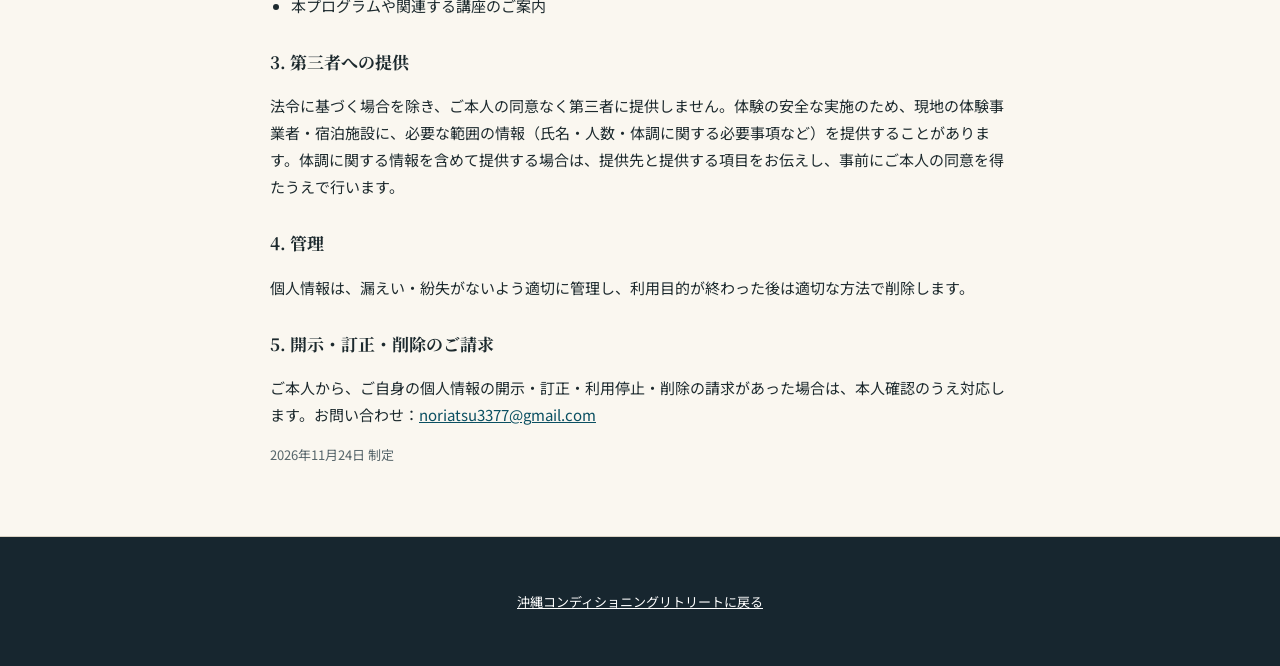
==== commit 5cc9f409: "リトリート×コンディショニングを先頭に、見出しをまっすぐな明朝体（Noto Serif JP）に変更 Co-Authored-By: Claude Opus 5.5 <noreply@anthropi" ====
--- a/legal/index.html
+++ b/legal/index.html
@@ -6,7 +6,7 @@
 <title>利用規約・特定商取引法に基づく表記・個人情報の取扱い｜沖縄コンディショニングリトリート</title>
 <meta name="robots" content="noindex">
 <link rel="preconnect" href="https://fonts.googleapis.com"><link rel="preconnect" href="https://fonts.gstatic.com" crossorigin>
-<link rel="stylesheet" href="https://fonts.googleapis.com/css2?family=Shippori+Mincho:wght@700&family=Noto+Sans+JP:wght@400;500;700&display=swap">
+<link rel="stylesheet" href="https://fonts.googleapis.com/css2?family=Noto+Serif+JP:wght@700&family=Noto+Sans+JP:wght@400;500;700&display=swap">
 <link rel="stylesheet" href="../assets/style.css">
 <style>
 body{padding-bottom:0}
--- a/assets/style.css
+++ b/assets/style.css
@@ -2,7 +2,7 @@
   --sea:#0f6f86; --sea-d:#0a4f61; --sea-l:#d8eef2; --forest:#24493a; --forest-l:#e3ece6;
   --sand:#faf7f0; --kinari:#f2ebdd; --gold:#b39558; --ink:#1d2a2e; --mute:#56656a; --line:#d9d2c3;
   --night:#17262f;
-  --min:"Shippori Mincho","Hiragino Mincho ProN","Yu Mincho",serif;
+  --min:"Noto Serif JP","Hiragino Mincho ProN","Yu Mincho",serif;
   --sans:"Noto Sans JP","Hiragino Kaku Gothic ProN","Yu Gothic",sans-serif;
   --gut:16px;
 }
@@ -240,3 +240,261 @@
 .vbtn{position:absolute;left:8px;bottom:8px;z-index:2;background:rgba(0,0,0,.5);color:#fff;border:1px solid rgba(255,255,255,.7);border-radius:999px;padding:2px 10px;font-size:11px;cursor:pointer}
 
 .tier-member{margin:6px 0 0;font-size:13px;color:var(--forest)}.tier-member b{font-size:16px}
+
+/* ---- 2026-11-24 ストーリー構成 ---- */
+.pains{background:rgba(6,30,38,.55);border:1px solid rgba(255,255,255,.35);border-radius:8px;padding:14px 16px;margin:0 0 18px;max-width:560px}
+.pains-q{margin:0 0 6px;font-weight:700;color:#f3e3b8;font-size:15px}
+.pains ul{margin:0;padding:0;list-style:none}
+.pains li{position:relative;padding-left:22px;font-size:14px;line-height:1.7;margin:4px 0}
+.pains li::before{content:"";position:absolute;left:2px;top:7px;width:11px;height:6px;border-left:2px solid #f3e3b8;border-bottom:2px solid #f3e3b8;transform:rotate(-45deg)}
+.hero-lead strong{color:#fff;background:linear-gradient(transparent 62%,rgba(179,149,88,.55) 62%)}
+.seats{display:inline-block;margin:0 0 14px;padding:4px 14px;border-radius:999px;background:#fff;color:var(--sea-d);font-weight:700;font-size:14px}
+.seats b{font-size:20px;margin:0 2px}
+.final .seats{margin-top:6px}
+.problem{background:var(--kinari)}
+.prose p{margin:0 0 16px}
+.prose .em{font-family:var(--min);font-size:clamp(18px,4.6vw,24px);line-height:1.7;margin-top:28px}
+.prose strong,.gains h3{color:var(--sea-d)}
+.gain{background:#fff}
+.gains{list-style:none;padding:0;margin:0;display:grid;gap:16px}
+.gains li{display:flex;gap:16px;align-items:flex-start;padding:20px;border:1px solid var(--line);border-radius:8px;background:var(--sand)}
+.g-n{flex:none;width:40px;height:40px;border-radius:50%;background:var(--sea);color:#fff;display:grid;place-items:center;font-family:var(--min);font-weight:700;font-size:18px}
+.gains h3{margin:0 0 4px;font-size:19px}.gains p{margin:0;color:var(--mute);font-size:15px}
+@media(min-width:900px){.gains{grid-template-columns:1fr 1fr}.gains li:first-child{grid-column:1/-1;background:var(--sea-l)}}
+.change{background:var(--kinari)}
+.ba{width:100%;border-collapse:collapse;background:#fff;border-radius:8px;overflow:hidden;font-size:15px}
+.ba th,.ba td{padding:14px 12px;border-bottom:1px solid var(--line);text-align:left;vertical-align:top}
+.ba thead th{background:var(--sea-d);color:#fff;font-weight:700}
+.ba tbody th{width:7.5em;font-weight:700;color:var(--mute)}
+.ba td:last-child{color:var(--sea-d);font-weight:700}
+@media(max-width:600px){.ba thead{display:none}.ba tr{display:block;border-bottom:1px solid var(--line);padding:10px 12px}.ba th,.ba td{display:block;border:0;padding:2px 0}.ba td:first-of-type::before{content:"これまで：";color:var(--mute);font-weight:400}.ba td:last-child::before{content:"これから：";font-weight:400}}
+.tiles{list-style:none;padding:0;margin:0 0 40px;display:grid;gap:16px;grid-template-columns:1fr 1fr}
+@media(min-width:900px){.tiles{grid-template-columns:repeat(3,1fr);gap:24px}}
+.tile .ph{aspect-ratio:4/3!important}
+.tile-txt h3{font-size:16px;margin:10px 0 2px;line-height:1.5}.tile-txt p{margin:0;font-size:13px;color:var(--mute);line-height:1.7}
+.cond-line{background:var(--forest-l);border-radius:8px;padding:24px}
+.cond-line h3{margin:0 0 12px;font-size:19px}
+.cond-line ol{list-style:none;margin:0 0 10px;padding:0;display:flex;flex-wrap:wrap;gap:8px}
+.cond-line li{background:#fff;border-radius:999px;padding:4px 14px;font-size:14px;font-weight:700;color:var(--forest)}
+.cond-line li+li::before{content:"→ ";color:var(--gold)}
+.cond-line p{margin:0;color:var(--mute);font-size:15px}
+.days2{display:grid;gap:32px}
+@media(min-width:900px){.days2{grid-template-columns:repeat(3,1fr)}}
+.days2 .ph{aspect-ratio:4/3!important;margin-bottom:12px}
+.days2 p:last-child{margin:0;font-size:15px;color:var(--mute)}
+@media(min-width:900px){.steps{grid-template-columns:repeat(5,1fr)}}
+.final-lead{font-size:15px;margin:0 0 16px}
+.host-photo{width:200px;height:200px;border-radius:50%;object-fit:cover}
+.video-toggle{top:12px}
+
+.mid-cta{margin-top:40px;padding:28px 20px;border-radius:10px;background:var(--sea-d);color:#fff;text-align:center}
+.mid-cta p{margin:0 0 12px;font-family:var(--min);font-size:clamp(18px,4.8vw,24px)}
+.mid-cta .cta-row{margin:0 auto}
+.why-lead{font-family:var(--min);font-size:18px;margin:0 0 8px;color:var(--sea-d)}
+@media(min-width:768px){.video-toggle{top:60px}}
+@media(max-width:600px){.ba thead{display:block;position:absolute;width:1px;height:1px;overflow:hidden;clip:rect(0 0 0 0);white-space:nowrap}}
+
+.pains-sec{background:#fff;padding:64px 0}
+.pains-sec h2{text-align:center}
+.pains-box{background:var(--sand);border:1px solid var(--line);border-radius:10px;padding:20px 22px}
+.pains-box ul{list-style:none;margin:0;padding:0}
+.pains-box li{position:relative;padding:12px 0 12px 32px;border-bottom:1px dashed var(--line);font-weight:500}
+.pains-box li:last-child{border-bottom:0}
+.pains-box li::before{content:"";position:absolute;left:4px;top:20px;width:14px;height:8px;border-left:3px solid var(--sea);border-bottom:3px solid var(--sea);transform:rotate(-45deg)}
+
+/* ---- 2026-11-24 メリハリ調整：文字を小さく・縦を短く・パートごとに色分け ---- */
+body{font-size:15px;line-height:1.8}
+.sec{padding:56px 0}
+@media(min-width:768px){.sec{padding:80px 0}}
+h2{font-size:clamp(21px,5.4vw,32px);margin-bottom:16px}
+.hero-title{font-size:clamp(28px,7.4vw,54px)}
+.hero{min-height:88svh}
+.sec-lead{margin-bottom:28px;font-size:15px}
+.three{gap:28px}.three h3{font-size:19px}.three p{font-size:14px}
+.three li:nth-child(2){margin-top:0!important}
+.gains li{padding:16px}.gains h3{font-size:17px}.gains p{font-size:14px}
+.prose p{font-size:16px}
+.prose .em{font-size:clamp(17px,4.4vw,22px)}
+.days2 h3{font-size:19px}
+.tile-txt h3{font-size:15px}
+.pains-sec{padding:48px 0}
+/* tones */
+.tone-white{background:#fff;color:var(--ink)}
+.tone-sand{background:var(--kinari);color:var(--ink)}
+.tone-dark{background:#0f2229;color:#eef4f5}
+.tone-sea{background:var(--sea-d);color:#fff}
+.tone-dark .sec-lead,.tone-sea .sec-lead,.tone-dark .note,.tone-sea .note,.tone-dark .small,.tone-sea .small{color:#c9dbe0}
+.tone-dark .eyebrow,.tone-sea .eyebrow{color:#e5cf96}
+.tone-dark h2,.tone-sea h2,.tone-dark h3{color:#fff}
+.tone-dark .prose strong,.tone-sea strong{color:#f3e3b8}
+.tone-dark .prose .em{border-left:3px solid var(--gold);padding-left:14px}
+.tone-dark .host-role,.tone-dark .why-lead{color:#9fd3de}
+.tone-sea .gains li{background:#fff;border:0;color:var(--ink)}
+.tone-sea .gains li:first-child{background:#e9f6f8}
+.tone-sea .gains h3{color:var(--sea-d)}
+.tone-sea .mid-cta{background:#0a3a47;border:1px solid rgba(255,255,255,.25)}
+.tone-sea .steps li{background:rgba(255,255,255,.95);color:var(--ink)}
+.tone-sea .steps li:last-child{background:var(--gold);color:#fff}
+.tone-sea .sec-lead strong{color:#f3e3b8}
+.concept .sec-lead strong{color:var(--sea-d);font-size:1.15em}
+.tone-white .checks li{background:var(--sand)}
+.tone-sand .tier:not(.is-cur){background:#fff}
+.eyebrow,.num,.day-no,.step-n{color:#7a5e2a}
+.tone-dark .eyebrow,.tone-sea .eyebrow{color:#e5cf96}
+.tone-sea .steps li:last-child{background:#7a5e2a;color:#fff}
+.tone-sea .steps li:last-child .step-n{color:#fff}
+.site-foot .small{color:#b9c8cd}
+
+/* ---- 白・黒の交互 ---- */
+.tone-black{background:#111;color:#f2f2f2}
+.tone-black h2,.tone-black h3,.tone-black summary{color:#fff}
+.tone-black .eyebrow{color:#e5cf96}
+.tone-black .sec-lead,.tone-black .note,.tone-black .small,.tone-black p{color:#d6d6d6}
+.tone-black strong{color:#f3e3b8}
+.tone-black .prose .em{border-left:3px solid #e5cf96;padding-left:14px;color:#fff}
+.tone-black .host-role,.tone-black .why-lead{color:#9fd3de}
+.tone-black .gains li{background:#fff;border:0}.tone-black .gains li p{color:var(--mute)}.tone-black .gains h3{color:var(--sea-d)}
+.tone-black .gains li:first-child{background:#e9f6f8}
+.tone-black .mid-cta{background:#222;border:1px solid #444}
+.tone-black .mid-cta p{color:#fff}
+.tone-black .checks li{background:#fff;color:var(--ink)}
+.tone-black .day-no{color:#e5cf96}
+.tone-black .days2 p:last-child{color:#d6d6d6}
+.tone-black .qa{border-color:#333}.tone-black .qa p{color:#d6d6d6}.tone-black .qa summary::after{color:#9fd3de}
+.tone-black a{color:#9fd3de}
+.tone-black .ba td,.tone-black .ba th{color:var(--ink)}
+.tone-white .steps li{background:var(--sand)}
+.tone-white .steps li:last-child{background:var(--sea-d);color:#fff}
+.tone-white .steps li:last-child .step-n{color:#f3e3b8}
+.tone-white .tier:not(.is-cur){background:var(--sand)}
+.gains p{font-size:14px}
+.tone-black .btn-main{color:#fff}
+.tone-black .btn-sub{color:var(--sea-d)}
+.tone-black .mid-cta p.seats{color:var(--sea-d)}
+.tone-black h2 small{color:#d6d6d6}
+
+/* ---- FV メリハリ・行間 ---- */
+.hero-body{padding-top:84px;padding-bottom:48px}
+.hero-for{display:inline-block;font-size:13px;font-weight:700;letter-spacing:.1em;padding:4px 12px;border:1px solid rgba(255,255,255,.7);border-radius:999px;margin:0 0 22px}
+.hero-title{line-height:1.3;margin:0 0 22px}
+.ht-sub{display:block;font-size:.55em;font-weight:500;letter-spacing:.12em;margin-bottom:6px}
+.ht-main{display:block;font-size:1em}
+.hero-title em{font-style:normal;color:#f3d993}
+.hero-title{font-size:clamp(34px,9.4vw,68px)}
+.hero-lead{font-size:14px;line-height:2;margin:0 0 24px;opacity:.95}
+@media(min-width:768px){.hero-lead{font-size:17px}}
+.hero-lead strong{display:inline-block;margin-top:2px;font-size:1.08em;background:none;border-bottom:2px solid #f3d993;line-height:1.7}
+.hero .seats{margin:0 0 20px}
+.hero .hero-price{margin:0 0 20px}
+.hp-stage{font-size:13px;letter-spacing:.06em;margin-bottom:2px}
+.hp-yen{line-height:1.1;margin:2px 0 6px}
+.hp-off{font-size:12px;line-height:1.7;opacity:.9}
+.hero-title{font-size:clamp(30px,8.2vw,68px)}
+.ht-main{white-space:nowrap}
+.hero-title{font-size:clamp(25px,7.9vw,68px);text-shadow:0 2px 14px rgba(0,0,0,.45)}
+.hero-title em{text-shadow:0 2px 10px rgba(0,0,0,.6)}
+.hero::after{background:linear-gradient(180deg,rgba(6,30,38,.45) 0%,rgba(6,30,38,.5) 45%,rgba(6,30,38,.75) 100%)}
+
+/* ---- 読みやすさ：文字を減らしてメリハリ ---- */
+.pains-box li{font-size:16px}
+.pains-box b,.tone-black .why-one b{color:var(--sea-d)}
+.tone-black .why-one b{color:#f3e3b8}
+.why-one{font-family:var(--min);font-size:clamp(18px,4.8vw,24px);line-height:1.7;color:#fff!important;margin:12px 0 16px}
+.three p{font-size:15px;font-weight:500}
+.three h3{font-size:20px;color:var(--sea-d)}
+.chips{list-style:none;padding:0;margin:0 0 28px;display:flex;flex-wrap:wrap;gap:8px}
+.chips li{border:1px solid rgba(255,255,255,.45);border-radius:999px;padding:4px 12px;font-size:13px}
+.tone-white .chips li{border-color:var(--line)}
+.price-info{border:1px solid var(--line);border-radius:8px;padding:0 16px;background:#fff}
+.price-info summary{cursor:pointer;padding:16px 28px 16px 0;font-weight:700;position:relative;list-style:none}
+.price-info summary::-webkit-details-marker{display:none}
+.price-info summary::after{content:"+";position:absolute;right:0;top:12px;font-size:22px;color:var(--sea)}
+.price-info[open] summary::after{content:"−"}
+.price-info dl{padding-bottom:16px}
+.sec-lead b{color:var(--sea-d)}
+.tile-txt p{font-size:13px}
+
+/* ---- 斜体を使わない ---- */
+html{font-synthesis-style:none}
+em,i,cite,address,dfn{font-style:normal}
+.hero-title .hl{color:#f3d993;text-shadow:0 2px 10px rgba(0,0,0,.6)}
+.hl2{color:#f3d993}
+/* ---- ONLY HERE ---- */
+.diff h2 .hl{color:#f3e3b8}
+.diff-cards{list-style:none;padding:0;margin:0 0 24px;display:grid;gap:12px}
+@media(min-width:768px){.diff-cards{grid-template-columns:repeat(3,1fr);gap:16px}}
+.diff-cards li{background:#fff;border-radius:8px;padding:18px 18px 16px;border-top:4px solid var(--sea)}
+.tone-black .diff-cards li p,.diff-cards li p{color:var(--mute);margin:0;font-size:14px}
+.diff-cards .dc-n{color:#7a5e2a!important;font-size:12px!important;letter-spacing:.12em;font-weight:700;margin:0 0 4px!important}
+.diff-cards h3{color:var(--sea-d)!important;font-size:19px;margin:0 0 4px}
+.diff-line{font-family:var(--min);font-size:clamp(17px,4.6vw,22px);color:#fff!important;text-align:center;margin:0}
+/* ---- 並び替え後の白黒対応 ---- */
+.tone-white .why-one{color:var(--ink)!important}.tone-white .why-one b{color:var(--sea-d)}
+.tone-white .host-role,.tone-white .why-lead{color:var(--sea-d)}
+.tone-white .gains li{background:var(--sand);border:1px solid var(--line)}
+.tone-white .gains li:first-child{background:var(--sea-l)}
+.tone-white .mid-cta{background:var(--sea-d)}.tone-white .mid-cta p{color:#fff}
+.tone-black .tile-txt h3{color:#fff}.tone-black .tile-txt p{color:#d6d6d6}
+.tone-black .cond-line{background:#1f1f1f}.tone-black .cond-line h3{color:#fff}.tone-black .cond-line p{color:#d6d6d6}
+.tone-black .steps li{background:#fff;color:var(--ink)}
+.tone-black .steps li:last-child{background:#7a5e2a;color:#fff}.tone-black .steps li:last-child .step-n{color:#fff}
+.tone-black .tier{background:#fff;color:var(--ink)}
+.tone-black .tier p,.tone-black .tier h3{color:var(--ink)}
+.tone-black .tier .tier-period{color:var(--mute)}
+.tone-black .tier.is-cur{box-shadow:0 0 0 3px #e5cf96}
+.tone-black .tier-member{color:var(--forest)!important}
+.tone-black .price-info{background:#fff;color:var(--ink)}
+.tone-black .price-info dd{color:var(--mute)}.tone-black .price-info a{color:var(--sea-d)}
+.tone-black .sec-lead b{color:#f3e3b8}
+.tone-white .chips li{color:var(--ink)}
+.tone-white .qa summary{color:var(--ink)}.tone-white .qa p{color:var(--mute)}
+.seats,.tone-white .mid-cta p.seats,.tone-black p.seats,.tone-black .mid-cta p.seats{color:var(--sea-d)!important;background:#fff}
+.seats b{color:var(--sea-d)}
+.tone-black .ba thead th{color:#fff}
+.tone-black .price-info summary{color:var(--ink)}
+.diff-sub{font-family:var(--min);font-size:clamp(18px,4.8vw,24px);color:#f3e3b8!important;margin:0 0 10px}
+.diff-sub{font-size:clamp(15px,4.3vw,24px)}
+.final::after{background:rgba(6,30,38,.62)}
+.final-body{text-shadow:0 1px 8px rgba(0,0,0,.5)}
+.hero-lead{text-shadow:0 1px 8px rgba(0,0,0,.55)}
+.diff-cards small{font-size:12px;color:var(--mute)}
+
+/* ---- 演出（チートシート） ---- */
+/* 07 プログレスバー */
+.progress{position:fixed;top:0;left:0;right:0;height:3px;z-index:50;pointer-events:none}
+.progress span{display:block;height:100%;background:linear-gradient(90deg,#f3d993,var(--sea));transform-origin:left;transform:scaleX(0)}
+/* 08 マーカー */
+.mark{background-image:linear-gradient(transparent 62%,rgba(243,217,147,.75) 62%);background-repeat:no-repeat;background-size:0% 100%;transition:background-size .9s ease .2s}
+.tone-black .mark{background-image:linear-gradient(transparent 62%,rgba(229,207,150,.35) 62%)}
+.mark.is-marked,.no-js .mark{background-size:100% 100%}
+/* 09 ホバーで浮き上がる */
+.gains li,.diff-cards li,.tier,.tile,.three li{transition:transform .3s ease,box-shadow .3s ease}
+@media(hover:hover){.gains li:hover,.diff-cards li:hover,.tier:hover,.tile:hover,.three li:hover{transform:translateY(-4px);box-shadow:0 12px 28px rgba(0,0,0,.14)}}
+/* 22 マーキー */
+.marquee{overflow:hidden;white-space:nowrap;margin:0 calc(var(--gut)*-1) 28px;padding:10px 0;border-top:1px solid rgba(255,255,255,.18);border-bottom:1px solid rgba(255,255,255,.18);font-family:var(--min);font-size:15px;color:#e5cf96}
+.mq-track{display:inline-flex;animation:mq 40s linear infinite}
+.mq-track span{padding-right:0}
+@keyframes mq{to{transform:translateX(-50%)}}
+@media (prefers-reduced-motion:reduce){.mq-track{animation:none}.mark{background-size:100% 100%}.progress{display:none}}
+html:not(.js) .mark{background-size:100% 100%}
+@media(hover:hover){.js .tile.reveal.is-in:hover,.js .three li.reveal.is-in:hover,.js .gains li.reveal.is-in:hover,.js .diff-cards li.reveal.is-in:hover{transform:translateY(-4px)}}
+@media (prefers-reduced-motion:reduce){.gains li:hover,.diff-cards li:hover,.tier:hover,.tile:hover,.three li:hover,.js .reveal.is-in:hover{transform:none!important}}
+
+/* ---- 融合パートを先頭に / FV ---- */
+.ht-sub{font-size:.42em;letter-spacing:.08em}
+.ht-main{font-size:.78em}
+.hero-title .hl{color:#f3d993}
+.tone-white .diff-line{color:var(--ink)!important}
+.tone-white .diff-sub{color:#7a5e2a!important}
+.tone-white .diff h2 .hl{color:var(--sea-d)}
+.tone-black .pains-box{background:#fff;color:var(--ink);border:0}
+.tone-black .pains-box b{color:var(--sea-d)}
+.tone-black.pains-sec h2{color:#fff}
+.tone-white .prose p{color:var(--ink)}.tone-white .prose .em{color:var(--ink)}
+.tone-white .prose strong{color:var(--sea-d)}
+.tone-black .three h3{color:#9fd3de}.tone-black .three p{color:#d6d6d6}
+.tone-black .concept .sec-lead strong,.tone-black.concept .sec-lead strong{color:#f3e3b8}
+.tone-black .note{color:#c9c9c9}
+.ht-main{white-space:normal}
+@media(max-width:767px){.ht-main{font-size:1em}}
+.tone-white .marquee{color:#7a5e2a;border-color:var(--line)}
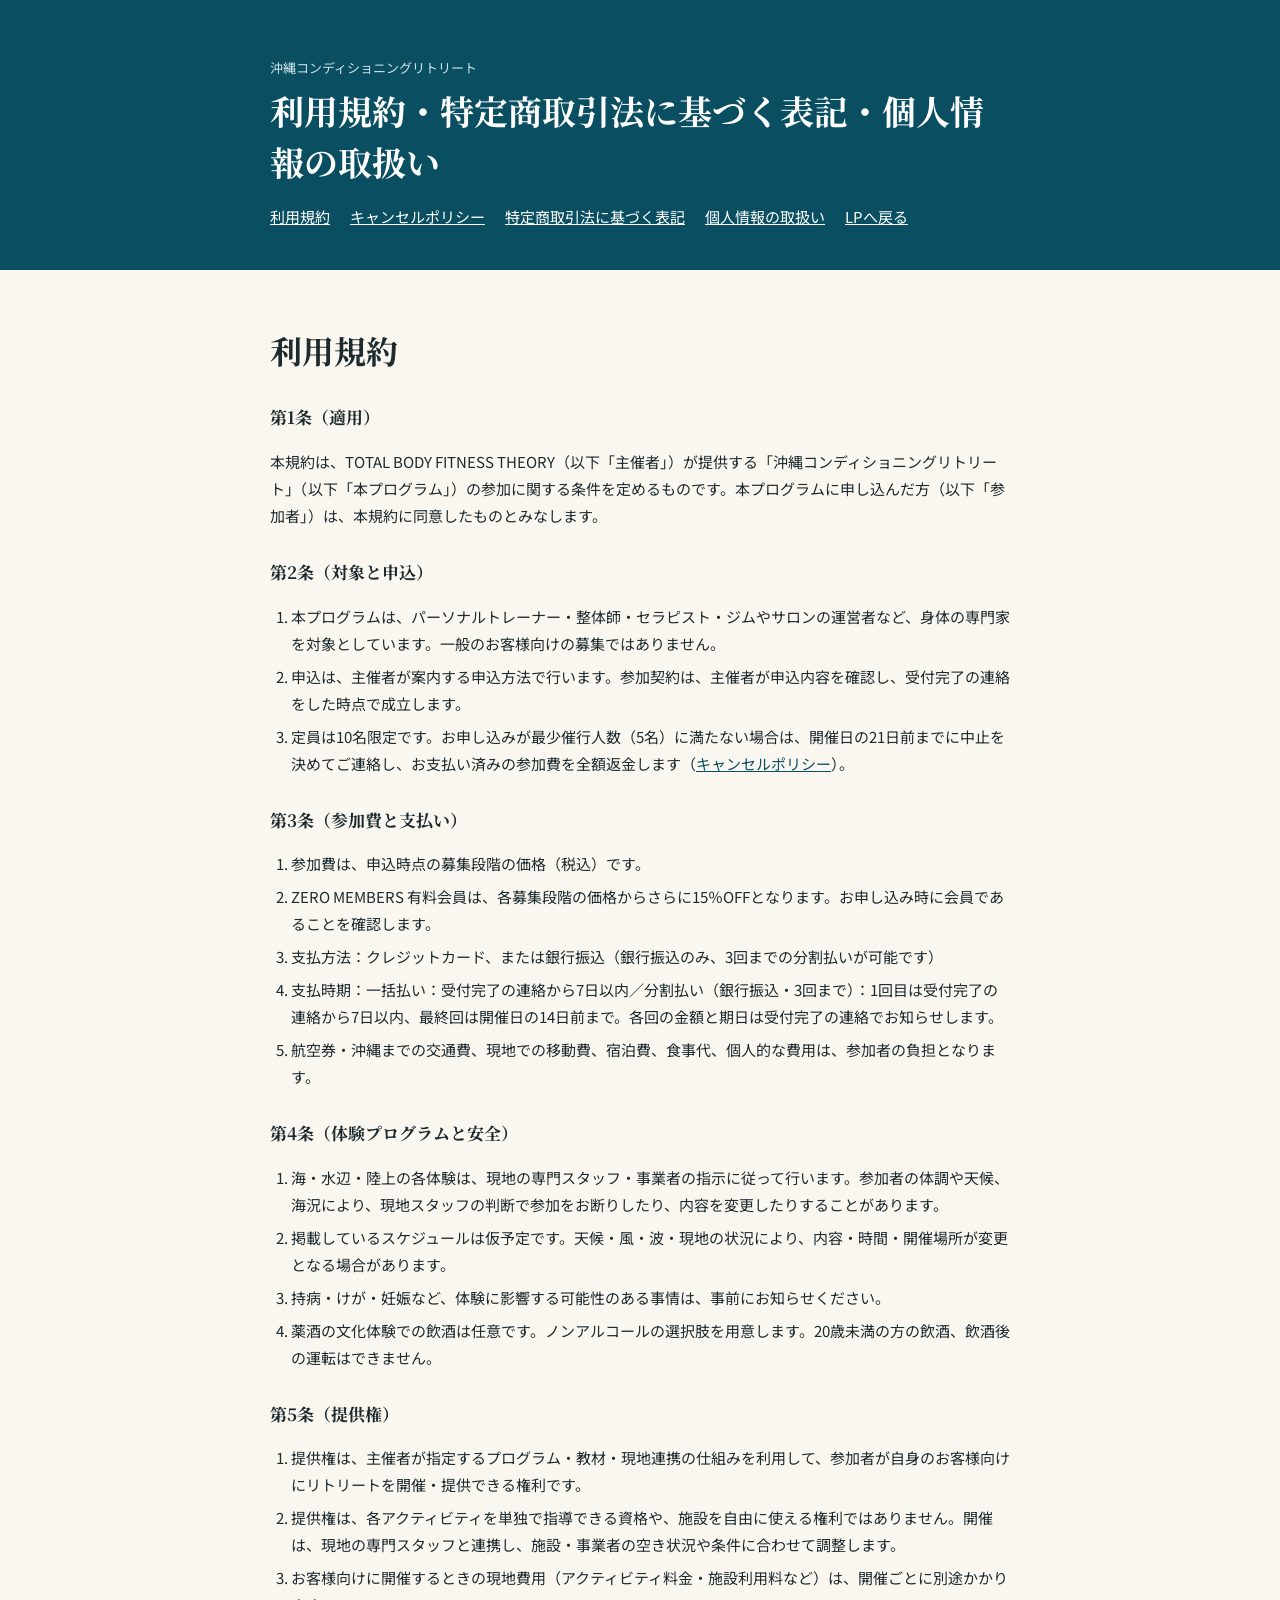
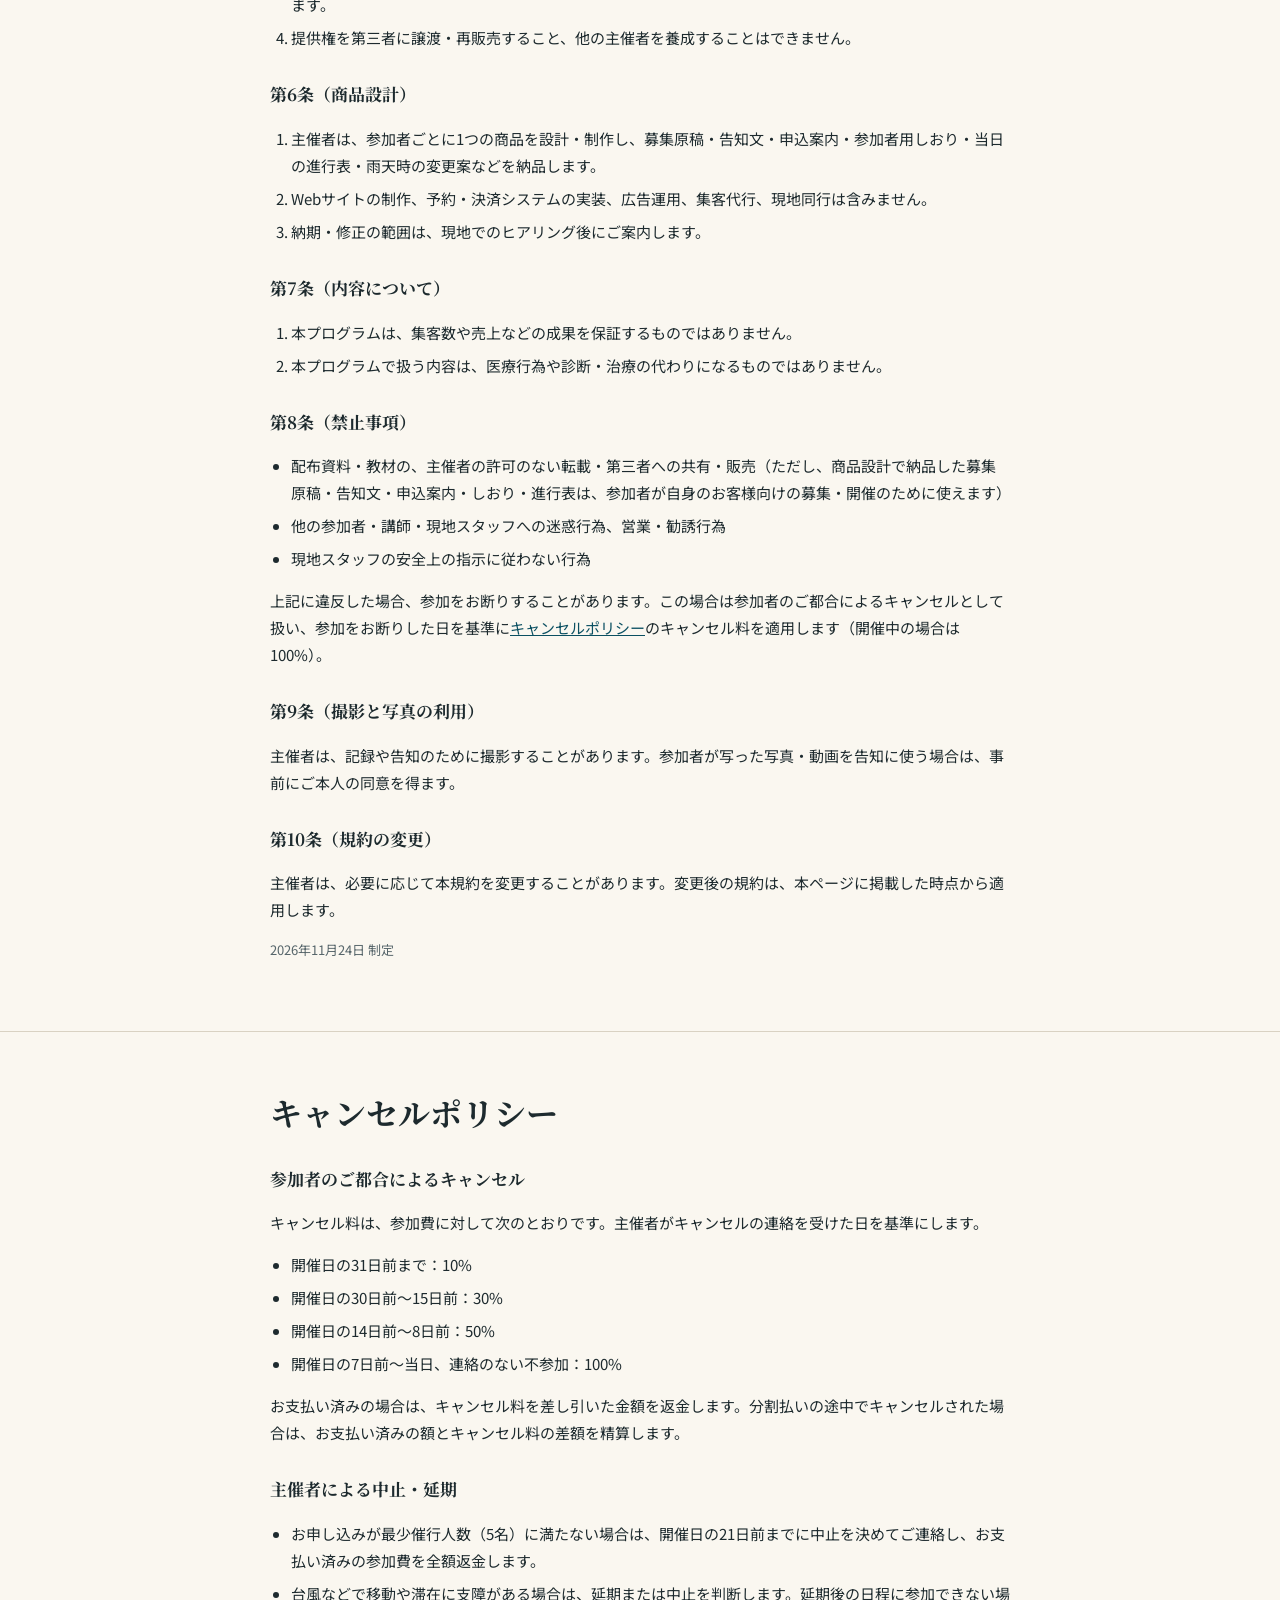
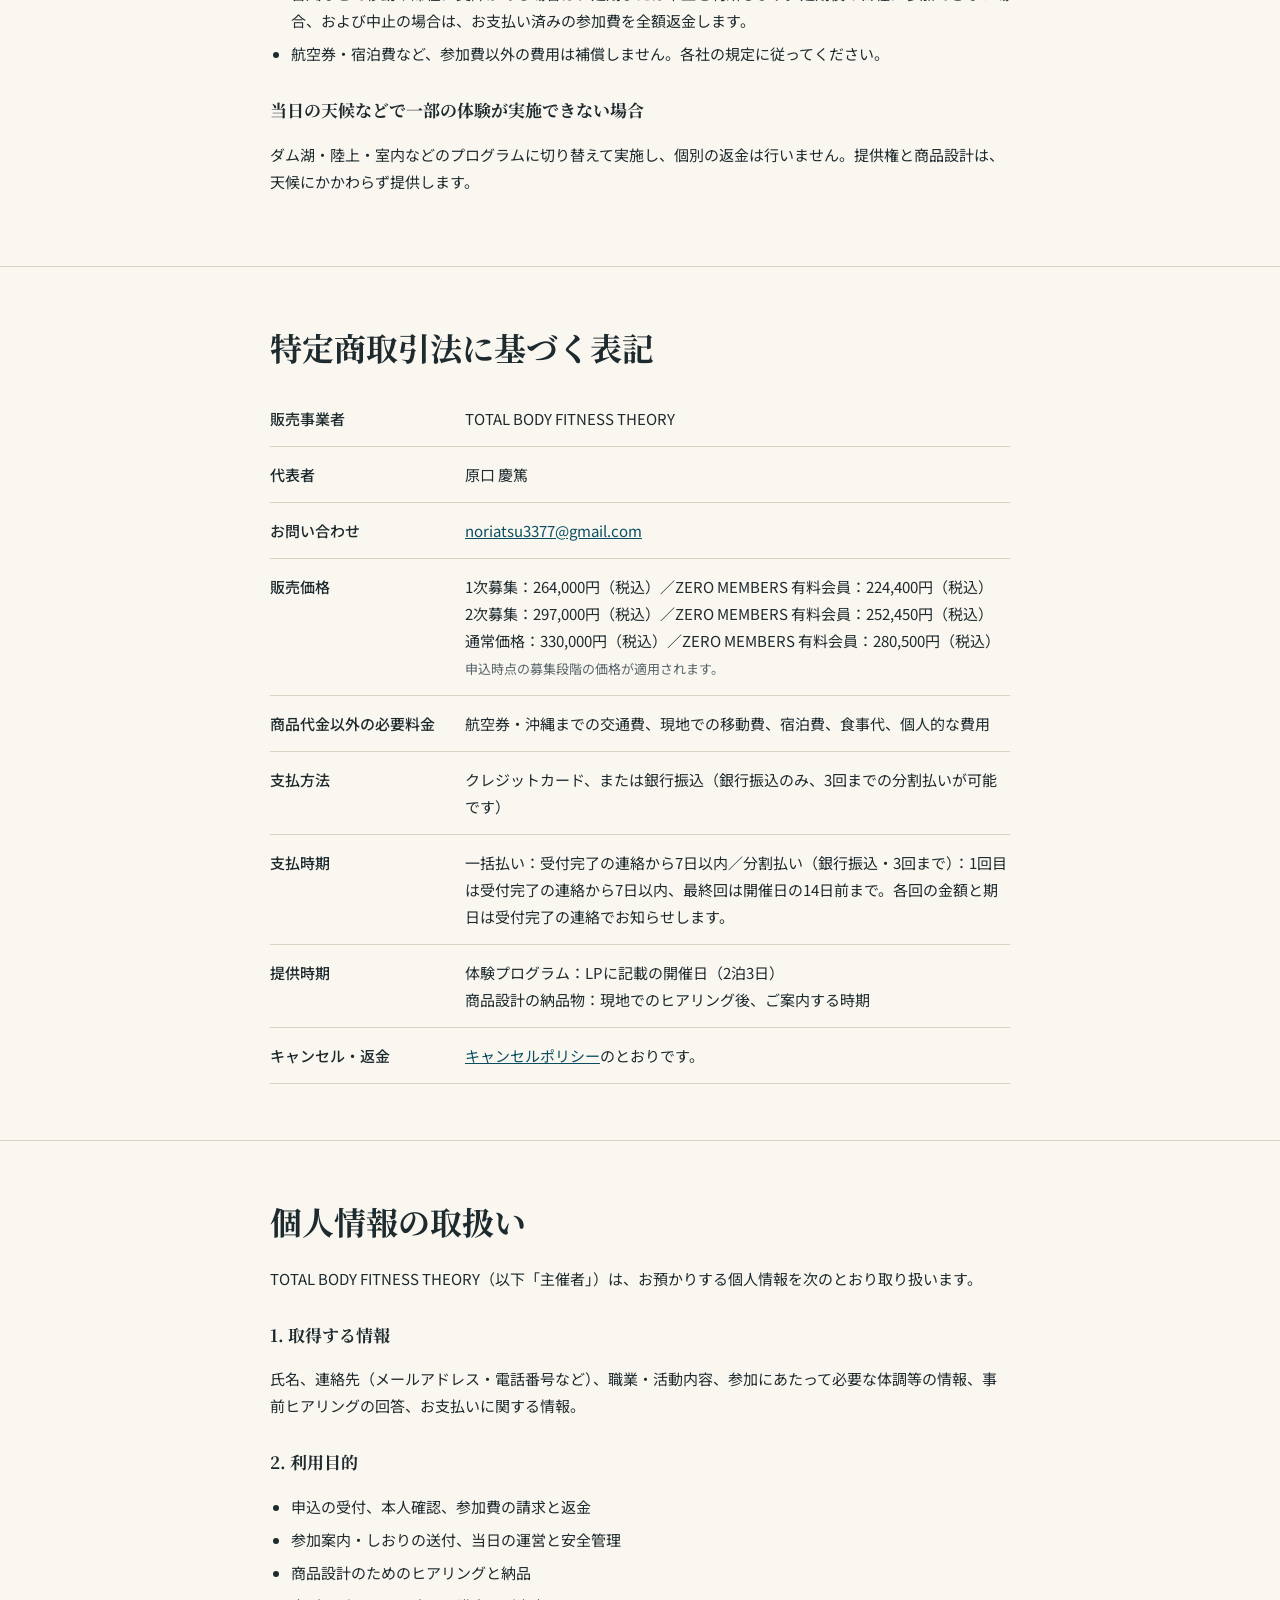
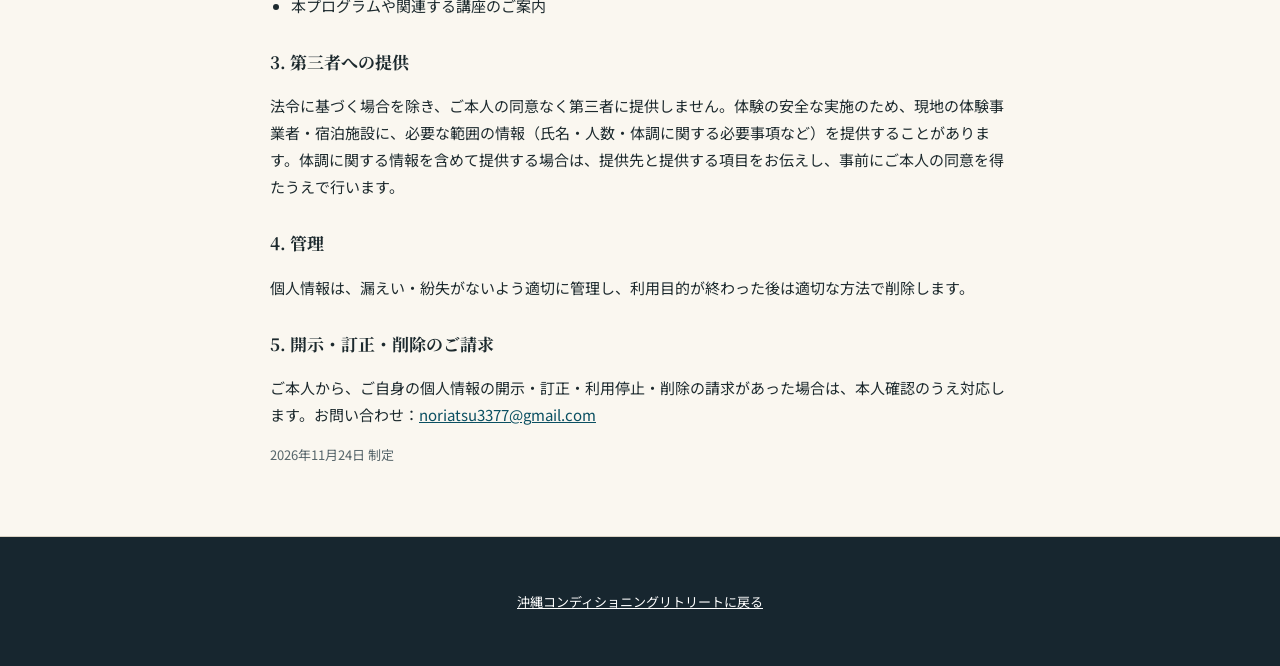
==== commit 319cb351: "ヘッドコンディショニングが学べることを追加、年会費・有効期限の表記を削除 Co-Authored-By: Claude Opus 5.5 <noreply@anthropic.com>" ====
--- a/legal/index.html
+++ b/legal/index.html
@@ -56,7 +56,7 @@
 </ol>
 <h3>第5条（提供権）</h3>
 <ol>
-<li>提供権は、主催者が指定するプログラム・教材・現地連携の仕組みを利用して、参加者が自身のお客様向けにリトリートを開催・提供できる権利です。年会費はなく、有効期限はありません。</li>
+<li>提供権は、主催者が指定するプログラム・教材・現地連携の仕組みを利用して、参加者が自身のお客様向けにリトリートを開催・提供できる権利です。</li>
 <li>提供権は、各アクティビティを単独で指導できる資格や、施設を自由に使える権利ではありません。開催は、現地の専門スタッフと連携し、施設・事業者の空き状況や条件に合わせて調整します。</li>
 <li>お客様向けに開催するときの現地費用（アクティビティ料金・施設利用料など）は、開催ごとに別途かかります。</li>
 <li>提供権を第三者に譲渡・再販売すること、他の主催者を養成することはできません。</li>
--- a/assets/style.css
+++ b/assets/style.css
@@ -498,3 +498,6 @@
 .ht-main{white-space:normal}
 @media(max-width:767px){.ht-main{font-size:1em}}
 .tone-white .marquee{color:#7a5e2a;border-color:var(--line)}
+@media(min-width:768px){.diff-cards{grid-template-columns:repeat(2,1fr)}}
+@media(min-width:1100px){.diff-cards{grid-template-columns:repeat(4,1fr)}}
+.diff-cards li b{color:var(--sea-d)}
